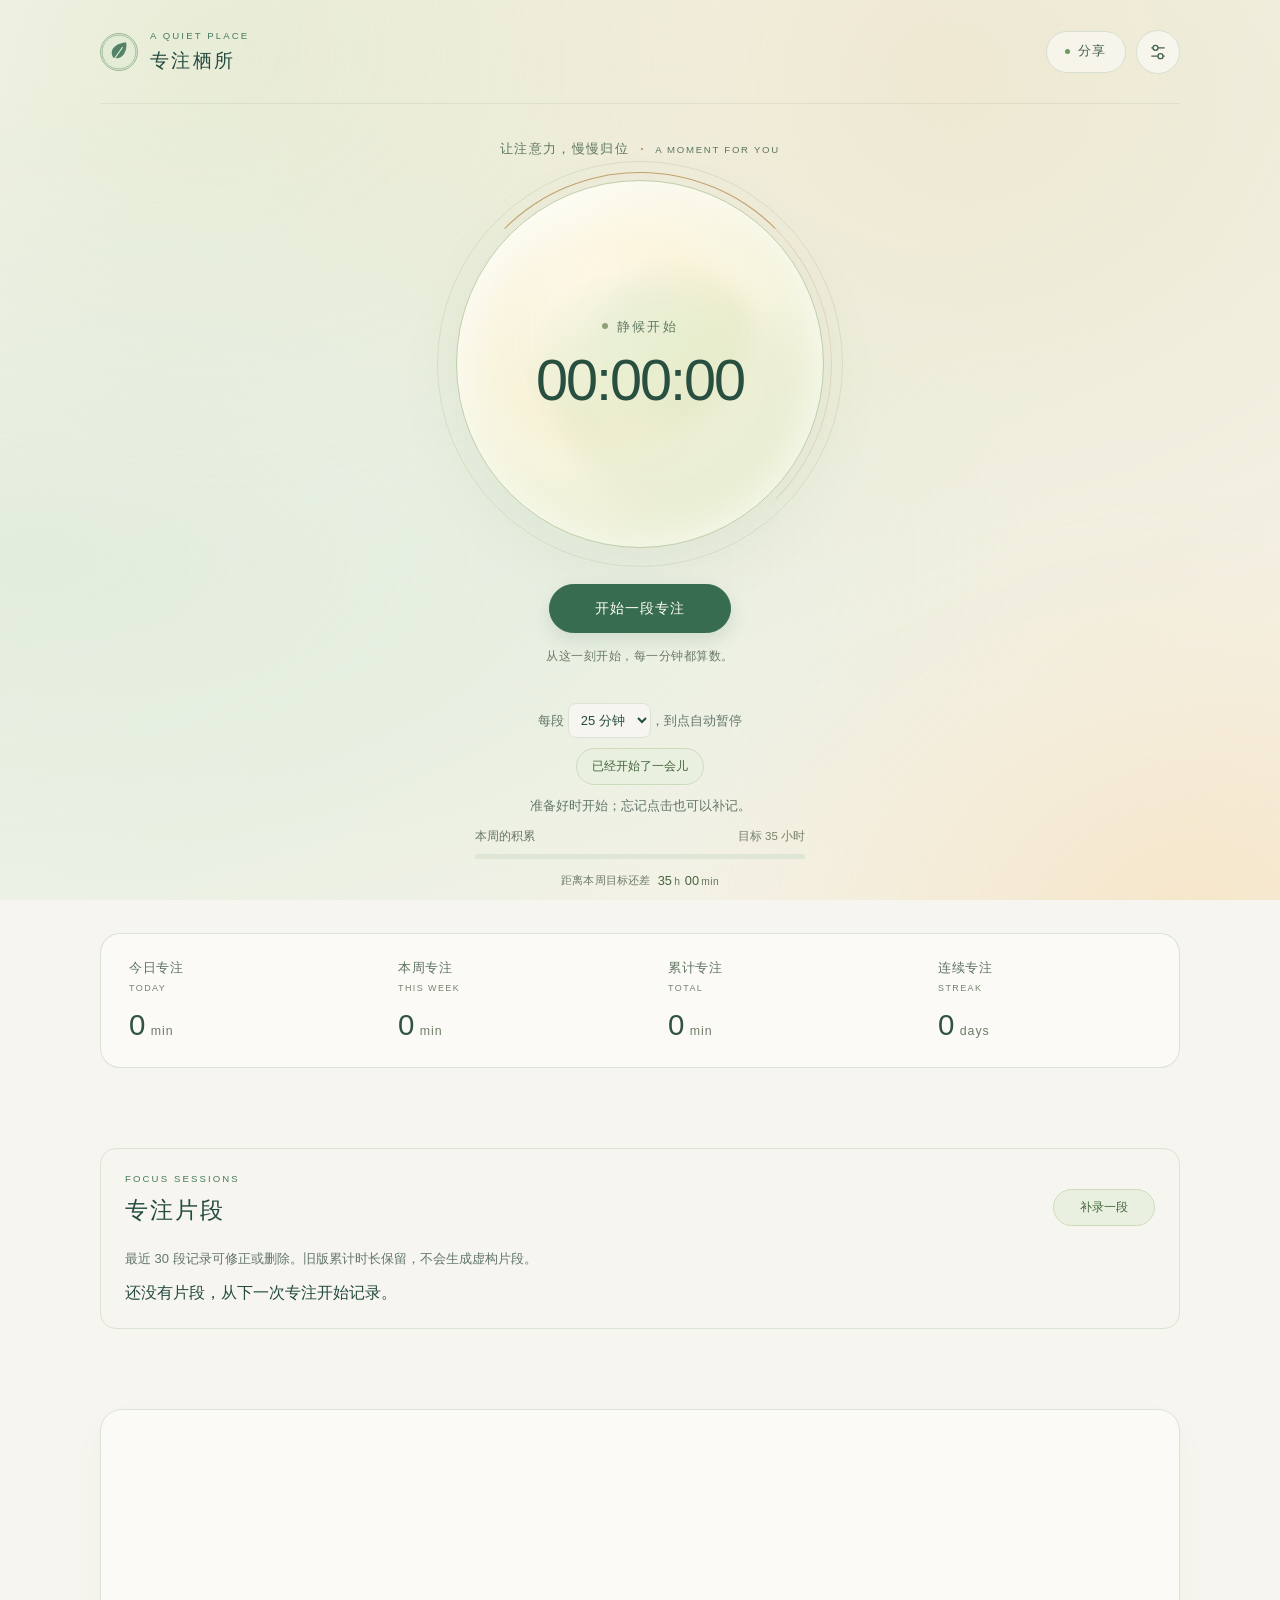
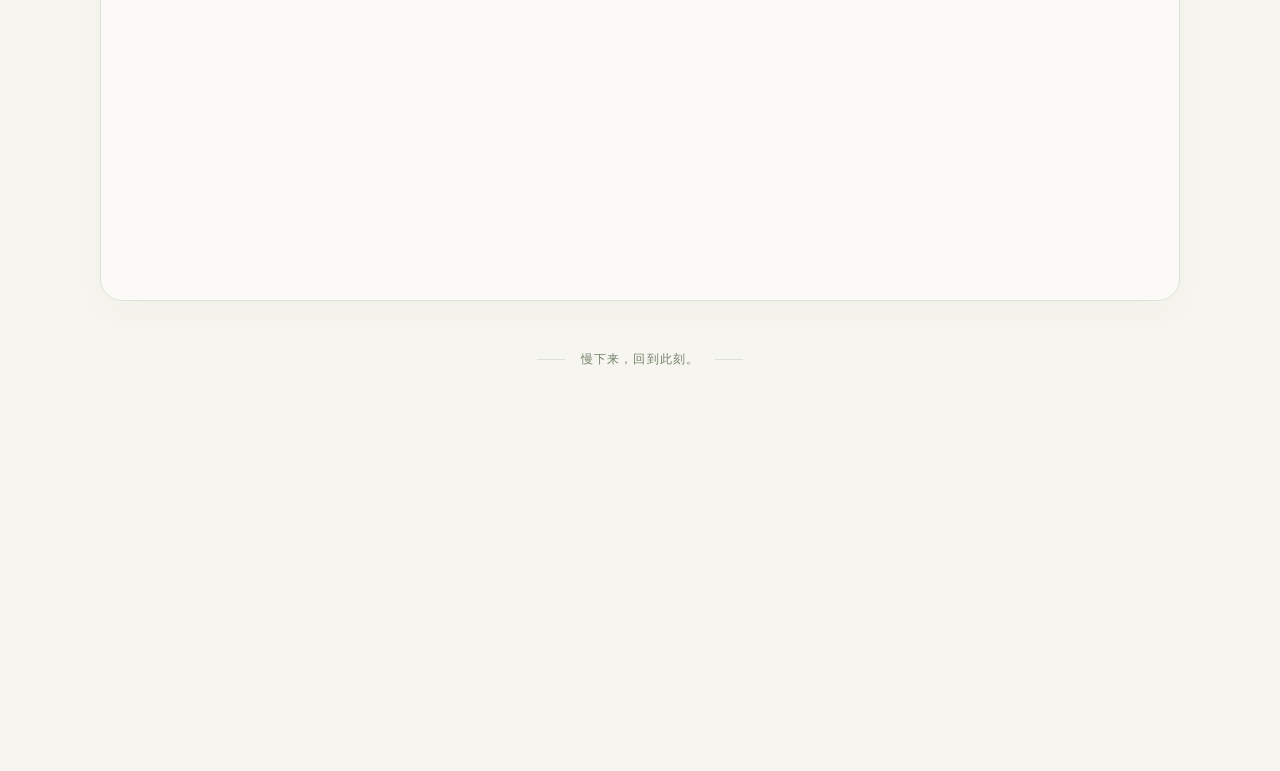
==== index.html @ c8bc3f4c "新增专注补记、自动截止与分段记录修正" ====
<!doctype html>
<html lang="zh-CN">
  <head>
    <meta charset="UTF-8" />
    <meta name="viewport" content="width=device-width, initial-scale=1.0" />
    <meta name="theme-color" content="#f6f5ef" />
    <meta
      name="description"
      content="一处安静收拢心神与专注时间的个人空间。"
    />
    <link
      rel="icon"
      type="image/svg+xml"
      href="./assets/favicon.svg"
    />
    <title>专注栖所</title>
    <link rel="stylesheet" href="./css/style.css" />
    <link rel="stylesheet" href="./css/daylight.css" />
    <link rel="stylesheet" href="./css/sessions.css" />
  </head>
  <body data-focus-state="idle">
    <div class="ambient-background" aria-hidden="true">
      <span class="ambient-gradient-layer"></span>
      <span class="ambient-flow">
        <i></i><i></i>
      </span>
    </div>

    <div class="app-shell">
      <header class="app-header">
        <div class="brand">
          <span class="brand__mark" aria-hidden="true">
            <img src="./assets/favicon.svg" alt="" />
          </span>
          <div>
            <p class="eyebrow">A QUIET PLACE</p>
            <h1 class="app-title">专注栖所</h1>
          </div>
        </div>

        <div class="header-actions">
          <button
            class="share-trigger"
            data-share-open
            type="button"
            aria-label="打开每日分享"
            aria-controls="share-dialog"
            aria-expanded="false"
          >
            <span class="share-trigger__dot" aria-hidden="true"></span>
            <span>分享</span>
          </button>
          <button
            class="icon-button"
            data-settings-open
            type="button"
            aria-label="打开设置"
            aria-controls="settings-dialog"
            aria-expanded="false"
            title="设置"
          >
            <svg width="20" height="20" viewBox="0 0 24 24" fill="none" stroke="currentColor" stroke-width="1.6" aria-hidden="true"><path d="M4 7h16M4 17h16"/><circle cx="9" cy="7" r="3" fill="var(--color-bg)"/><circle cx="15" cy="17" r="3" fill="var(--color-bg)"/></svg>
          </button>
        </div>
      </header>

      <main class="app-main">
        <section class="focus-stage" aria-labelledby="timer-title">
          <h2 id="data-title" class="visually-hidden">专注概览</h2>

          <aside class="stats-stack stats-stack--left" aria-labelledby="data-title">
            <article class="stat-card">
              <span class="stat-card__index">01</span>
              <p>今日专注 <small>TODAY</small></p>
              <strong>
                <span class="stat-card__value" data-stat-today aria-label="0 min">
                  <span class="stat-card__measure" aria-hidden="true">
                    <span class="stat-card__number">0</span>
                    <span class="stat-card__unit">min</span>
                  </span>
                </span>
              </strong>
              <span class="stat-card__line" aria-hidden="true"></span>
            </article>
            <article class="stat-card">
              <span class="stat-card__index">03</span>
              <p>累计专注 <small>TOTAL</small></p>
              <strong>
                <span class="stat-card__value" data-stat-total aria-label="0 min">
                  <span class="stat-card__measure" aria-hidden="true">
                    <span class="stat-card__number">0</span>
                    <span class="stat-card__unit">min</span>
                  </span>
                </span>
              </strong>
              <span class="stat-card__line" aria-hidden="true"></span>
            </article>
          </aside>

          <div class="focus-center">
            <div class="core-caption">
              <span>让注意力，慢慢归位</span>
              <i aria-hidden="true"></i>
              <span>A MOMENT FOR YOU</span>
            </div>

            <div
              class="focus-atmosphere"
              data-focus-atmosphere
              data-focus-state="idle"
            >
              <!-- 光环围绕当前计时展开；周目标独立呈现在下方。 -->
              <div class="focus-atmosphere__aura" aria-hidden="true">
                <i></i><i></i><i></i>
              </div>
              <div class="focus-atmosphere__flow" aria-hidden="true">
                <i></i><i></i><i></i><i></i>
              </div>
            <div class="timer">
              <h2 id="timer-title" class="visually-hidden">专注计时器</h2>
              <p
                class="timer__label"
                data-timer-status
                role="status"
                aria-live="polite"
              >静候开始</p>
              <time
                class="timer__display"
                data-timer-display
                datetime="PT0S"
                aria-live="off"
              >00:00:00</time>
            </div>
            </div>
            <button class="primary-button" data-timer-action type="button">
              <span>进入专注</span>
            </button>
            <p class="focus-invitation">从这一刻开始，每一分钟都算数。</p>
            <div class="session-controls" data-session-controls>
              <label>每段 <select data-session-duration aria-label="单段时长"><option value="25">25 分钟</option><option value="45">45 分钟</option><option value="60">60 分钟</option></select>，到点自动暂停</label>
              <button class="secondary-button" type="button" data-session-backdate>已经开始了一会儿</button>
              <p data-session-hint role="status">准备好时开始；忘记点击也可以补记。</p>
            </div>
            <div class="weekly-goal">
              <div class="weekly-goal__heading"><span>本周的积累</span><span>目标 35 小时</span></div>
              <progress class="weekly-goal__progress" data-weekly-progress max="2100" value="0" aria-label="本周专注目标进度"></progress>
              <div class="weekly-focus-remaining" data-weekly-remaining-slot>
                <span class="weekly-focus-remaining__label">距离本周目标还差</span>
                <strong class="weekly-focus-remaining__value" data-weekly-remaining-value></strong>
              </div>
              <p class="weekly-goal__complete" data-weekly-complete hidden>本周目标已达成，每一份投入都有回响。</p>
            </div>
          </div>

          <aside class="stats-stack stats-stack--right" aria-labelledby="data-title">
            <article class="stat-card">
              <span class="stat-card__index">02</span>
              <p>本周专注 <small>THIS WEEK</small></p>
              <strong>
                <span class="stat-card__value" data-stat-week aria-label="0 min">
                  <span class="stat-card__measure" aria-hidden="true">
                    <span class="stat-card__number">0</span>
                    <span class="stat-card__unit">min</span>
                  </span>
                </span>
              </strong>
              <span class="stat-card__line" aria-hidden="true"></span>
            </article>
            <article class="stat-card">
              <span class="stat-card__index">04</span>
              <p>连续专注 <small>STREAK</small></p>
              <strong>
                <span class="stat-card__value" data-stat-streak aria-label="0 days">
                  <span class="stat-card__measure" aria-hidden="true">
                    <span class="stat-card__number">0</span>
                    <span class="stat-card__unit">days</span>
                  </span>
                </span>
              </strong>
              <span class="stat-card__line" aria-hidden="true"></span>
            </article>
          </aside>
        </section>

        <section class="session-section" aria-labelledby="session-title">
          <div class="section-heading"><div><p class="eyebrow">FOCUS SESSIONS</p><h2 id="session-title">专注片段</h2></div><button class="secondary-button" type="button" data-session-add>补录一段</button></div>
          <p class="session-help">最近 30 段记录可修正或删除。旧版累计时长保留，不会生成虚构片段。</p>
          <div data-session-list></div>
        </section>
        <section class="heatmap-section" aria-labelledby="heatmap-title">
          <div class="section-heading section-heading--compact">
            <div>
              <p class="eyebrow">TRACES OF LIGHT</p>
              <h2 id="heatmap-title">专注日历</h2>
            </div>
            <p>把日子，慢慢染成喜欢的颜色。<br />点击日期，留下一句记录。</p>
          </div>

          <div
            class="heatmap focus-calendar"
            data-focus-calendar
            aria-label="专注日历"
          ></div>
        </section>
      </main>

      <footer class="app-footer">
        <span aria-hidden="true"></span>
        <p>慢下来，回到此刻。</p>
        <span aria-hidden="true"></span>
      </footer>
    </div>

    <div class="app-notice" data-app-notice role="status" aria-live="polite" hidden></div>

    <dialog
      class="calendar-dialog"
      data-calendar-dialog
      aria-labelledby="calendar-dialog-title"
    >
      <div class="calendar-dialog__panel">
        <header class="calendar-dialog__header">
          <div>
            <p class="eyebrow">A SMALL TRACE</p>
            <h2 id="calendar-dialog-title">记录这一天</h2>
            <p class="calendar-dialog__date" data-calendar-selected-date></p>
          </div>
          <button
            class="dialog-close"
            data-calendar-cancel
            type="button"
            aria-label="关闭日期编辑"
          >×</button>
        </header>

        <p class="calendar-dialog__focus" data-calendar-focus>今日专注 0 min</p>

        <form data-calendar-form>
          <label class="calendar-dialog__field">
            <span>备注</span>
            <textarea
              data-calendar-note
              rows="3"
              maxlength="200"
              placeholder="留下一句轻量记录"
            ></textarea>
          </label>

          <p class="calendar-dialog__feedback" data-calendar-feedback role="status"></p>
          <div class="calendar-dialog__actions">
            <button class="secondary-button" data-calendar-cancel type="button">
              取消
            </button>
            <button class="primary-button" type="submit">保存</button>
          </div>
        </form>
      </div>
    </dialog>

    <dialog class="share-dialog" id="share-dialog" aria-labelledby="share-title">
      <div class="share-dialog__panel">
        <header class="share-dialog__header">
          <div>
            <p class="eyebrow">DAILY MOMENT</p>
            <h2 id="share-title">每日分享</h2>
          </div>
          <button
            class="dialog-close"
            data-share-close
            type="button"
            aria-label="关闭每日分享"
          >×</button>
        </header>

        <div class="share-preview-frame">
          <article
            class="share-poster"
            data-share-poster
            aria-label="每日专注分享海报"
          >
            <div class="share-poster__nebula" aria-hidden="true"></div>
            <div class="share-poster__particles" aria-hidden="true">
              <i></i><i></i><i></i><i></i><i></i><i></i>
            </div>
            <div class="share-poster__atmosphere" aria-hidden="true">
              <i class="share-poster__atmosphere-glow"></i>
              <i class="share-poster__atmosphere-reflection"></i>
              <i class="share-poster__atmosphere-wave share-poster__atmosphere-wave--one"></i>
              <i class="share-poster__atmosphere-wave share-poster__atmosphere-wave--two"></i>
              <i class="share-poster__atmosphere-wave share-poster__atmosphere-wave--three"></i>
            </div>

            <header class="share-poster__brand">
              <span class="share-poster__logo" aria-hidden="true"><i></i></span>
              <p class="share-poster__eyebrow">A QUIET PLACE</p>
              <h3>专注栖所</h3>
              <p class="share-poster__tagline">收拢微光 · 安住此刻</p>
            </header>

            <section class="share-poster__today" aria-label="今日专注">
              <p>TODAY FOCUS</p>
              <strong class="share-poster__measure" data-poster-today>0 min</strong>
            </section>

            <div class="share-poster__rule" aria-hidden="true"><i></i></div>

            <section class="share-poster__stats" aria-label="专注统计">
              <div>
                <p>WEEKLY FOCUS</p>
                <strong class="share-poster__measure" data-poster-week>0 min</strong>
              </div>
              <div>
                <p>TOTAL FOCUS</p>
                <strong class="share-poster__measure" data-poster-total>0 min</strong>
              </div>
              <div>
                <p>STREAK</p>
                <strong class="share-poster__measure" data-poster-streak>0 days</strong>
              </div>
            </section>

            <section
              class="share-poster__weekly-remaining"
              data-poster-weekly-remaining
              aria-label="本周还需专注"
              hidden
            >
              <p>本周还需专注</p>
              <strong class="share-poster__measure" data-poster-weekly-remaining-value>
                0 min
              </strong>
            </section>

            <footer class="share-poster__footer">
              <span aria-hidden="true"></span>
              <p>Daily Focus Share</p>
              <span aria-hidden="true"></span>
            </footer>
          </article>
        </div>

        <p class="share-feedback" data-share-feedback role="status"></p>
        <div class="share-dialog__actions">
          <button class="secondary-button" data-share-close type="button">关闭</button>
          <button class="primary-button share-save-button" data-share-save type="button">
            保存图片
          </button>
        </div>
      </div>
    </dialog>

    <dialog class="settings-dialog" id="settings-dialog" aria-labelledby="settings-title">
      <div class="settings-dialog__panel">
        <header class="settings-dialog__header">
          <div>
            <p class="eyebrow">PREFERENCES</p>
            <h2 id="settings-title">设置</h2>
          </div>
          <button
            class="dialog-close"
            data-settings-close
            type="button"
            aria-label="关闭设置"
          >×</button>
        </header>

        <div class="settings-list">
          <section class="settings-item">
            <div>
              <h3>导出数据</h3>
              <p>保存累计专注和日历备注。</p>
            </div>
            <button class="secondary-button" data-export-data type="button">
              导出 JSON
            </button>
          </section>

          <section class="settings-item settings-item--danger">
            <div>
              <h3>清除数据</h3>
              <p>移除累计、连续天数和日历记录。</p>
            </div>
            <button class="danger-button" data-request-clear type="button">
              清除数据
            </button>
          </section>
        </div>
        <p class="settings-feedback" data-settings-feedback role="status"></p>
      </div>
    </dialog>

    <dialog
      class="confirm-dialog"
      id="clear-confirm-dialog"
      aria-labelledby="clear-confirm-title"
    >
      <div class="confirm-dialog__panel">
        <span class="confirm-dialog__mark" aria-hidden="true">!</span>
        <h2 id="clear-confirm-title">确认删除所有专注数据？</h2>
        <p>此操作无法撤销，本地累计记录将被永久清除。</p>
        <div class="confirm-dialog__actions">
          <button class="secondary-button" data-cancel-clear type="button">
            取消
          </button>
          <button class="danger-button" data-confirm-clear type="button">
            确认删除
          </button>
        </div>
      </div>
    </dialog>

    <dialog class="calendar-dialog" data-session-dialog aria-labelledby="session-edit-title">
      <form class="calendar-dialog__panel" data-session-form>
        <h2 id="session-edit-title">补录专注</h2>
        <div data-session-presets class="session-presets"><button type="button" class="secondary-button" data-back-minutes="5">5 分钟前</button><button type="button" class="secondary-button" data-back-minutes="10">10 分钟前</button><button type="button" class="secondary-button" data-back-minutes="15">15 分钟前</button></div>
        <label class="calendar-dialog__field">开始时间<input type="datetime-local" step="1" data-session-start required></label>
        <label class="calendar-dialog__field" data-session-end-field>结束时间<input type="datetime-local" step="1" data-session-end required></label>
        <p data-session-error role="alert"></p>
        <div class="calendar-dialog__actions"><button type="button" class="secondary-button" data-session-cancel>取消</button><button type="submit" class="primary-button">保存</button></div>
      </form>
    </dialog>
    <script defer src="./js/storage.js?v=sessions-1"></script>
    <script defer src="./js/formatters.js"></script>
    <script defer src="./js/timer.js"></script>
    <script defer src="./js/statistics.js"></script>
    <script defer src="./js/sessions.js?v=sessions-1"></script>
    <script defer src="./js/session-ui.js?v=sessions-1"></script>
    <script defer src="./js/focus-motion.js"></script>
    <script defer src="./js/heatmap.js"></script>
    <script defer src="./js/settings.js?v=sessions-1"></script>
    <script defer src="./js/share.js"></script>
    <script defer src="./js/magnetic-button.js"></script>
    <script defer src="./js/app.js?v=sessions-1"></script>
  </body>
</html>
---- css/style.css ----
:root {
  color-scheme: dark;
  --color-bg: #0d1411;
  --color-border: rgba(203, 218, 202, 0.09);
  --color-text: #eef0e9;
  --color-muted: #89968c;
  --color-faint: #59665d;
  --color-accent: #9dbca4;
  --color-accent-bright: #d4e2d4;
  --color-warm: #c8b98d;
  --shadow-soft: 0 26px 70px rgba(1, 9, 6, 0.28);
  --radius-lg: 32px;
  --radius-md: 20px;
  --page-width: 1180px;
  font-family:
    "Avenir Next", Inter, "PingFang SC", "Microsoft YaHei", ui-sans-serif,
    system-ui, sans-serif;
}

* {
  box-sizing: border-box;
}

html {
  min-width: 320px;
  background: var(--color-bg);
}

body {
  position: relative;
  min-height: 100vh;
  margin: 0;
  color: var(--color-text);
  background: #0b120f;
  isolation: isolate;
}

.ambient-background {
  position: fixed;
  z-index: 0;
  inset: 0;
  overflow: hidden;
  pointer-events: none;
  background: linear-gradient(145deg, #111a16 0%, #0c1511 48%, #09110e 100%);
  contain: strict;
  opacity: 0.82;
  filter: brightness(0.94) saturate(0.92);
  transition: opacity 1500ms cubic-bezier(0.65, 0, 0.35, 1),
    filter 1500ms cubic-bezier(0.65, 0, 0.35, 1);
}

/* Keep the gradient rasterized; animate only the composited layer. */
.ambient-gradient-layer {
  position: absolute;
  z-index: 0;
  inset: -10%;
  display: block;
  background:
    radial-gradient(ellipse at 48% 18%, rgba(79, 108, 87, 0.13), transparent 48%),
    radial-gradient(ellipse at 12% 74%, rgba(45, 74, 58, 0.09), transparent 44%);
  background-size: 120% 120%, 130% 130%;
  animation: ambient-gradient-drift 36s cubic-bezier(0.45, 0.05, 0.55, 0.95)
    infinite alternate;
  will-change: transform;
}

.ambient-background::before,
.ambient-background::after {
  position: absolute;
  z-index: 0;
  content: "";
  border-radius: 48%;
  filter: blur(30px);
}

.ambient-background::before {
  top: -30vmax;
  left: -26vmax;
  width: 86vmax;
  height: 68vmax;
  opacity: 0.34;
  background: radial-gradient(
    ellipse,
    rgba(104, 153, 118, 0.17) 0%,
    rgba(66, 112, 83, 0.07) 42%,
    transparent 72%
  );
  animation: ambient-light-drift-one 32s cubic-bezier(0.37, 0, 0.63, 1) infinite
    alternate;
}

.ambient-background::after {
  right: -34vmax;
  bottom: -35vmax;
  width: 82vmax;
  height: 66vmax;
  opacity: 0.25;
  background: radial-gradient(
    ellipse,
    rgba(150, 151, 111, 0.11) 0%,
    rgba(76, 111, 82, 0.045) 45%,
    transparent 74%
  );
  animation: ambient-light-drift-two 38s cubic-bezier(0.4, 0, 0.6, 1) infinite
    alternate;
}

.ambient-flow {
  position: absolute;
  z-index: 1;
  top: -12%;
  left: -10%;
  width: 120%;
  height: 116%;
  opacity: 0.34;
  background:
    radial-gradient(ellipse at 58% 30%, rgba(171, 200, 173, 0.06), transparent 39%),
    linear-gradient(118deg, transparent 27%, rgba(126, 158, 134, 0.04) 50%, transparent 72%);
  transform: translate3d(-1%, 1%, 0) rotate(-2deg) scale(1.02);
  animation: ambient-flow-drift 34s cubic-bezier(0.42, 0, 0.58, 1) infinite
    alternate;
}

.ambient-flow::before {
  position: absolute;
  z-index: 2;
  inset: -8%;
  content: "";
  background: radial-gradient(
    ellipse at 50% 38%,
    transparent 24%,
    rgba(3, 9, 7, 0.08) 67%,
    rgba(2, 7, 5, 0.22) 100%
  );
  animation: ambient-shadow-breathe 40s cubic-bezier(0.45, 0.05, 0.55, 0.95)
    infinite alternate;
}

.ambient-flow i {
  position: absolute;
  z-index: 1;
  display: block;
  border-radius: 50%;
  filter: blur(46px);
  mix-blend-mode: screen;
}

.ambient-flow i:first-child {
  top: 24%;
  left: 7%;
  width: 72%;
  height: 25%;
  opacity: 0.4;
  background: radial-gradient(
    ellipse,
    rgba(109, 155, 125, 0.12) 0%,
    rgba(66, 113, 83, 0.045) 54%,
    transparent 76%
  );
  transform: rotate(-8deg);
  animation: ambient-mist-drift-one 30s ease-in-out infinite alternate;
}

.ambient-flow i:last-child {
  top: 46%;
  right: -4%;
  width: 68%;
  height: 28%;
  opacity: 0.3;
  background: radial-gradient(
    ellipse,
    rgba(156, 161, 122, 0.09) 0%,
    rgba(76, 116, 88, 0.035) 52%,
    transparent 78%
  );
  transform: rotate(7deg);
  animation: ambient-mist-drift-two 38s ease-in-out infinite alternate;
}

.ambient-particles {
  position: fixed;
  z-index: 3;
  inset: 0;
  overflow: hidden;
  pointer-events: none;
  contain: strict;
}

.ambient-particles i {
  --ambient-size: 3px;
  --ambient-duration: 38s;
  --drift-x: 32px;
  --drift-y: -54px;
  position: absolute;
  width: var(--ambient-size);
  height: var(--ambient-size);
  opacity: 0.14;
  background: rgba(186, 225, 199, 0.72);
  border-radius: 50%;
  box-shadow: 0 0 10px rgba(128, 199, 153, 0.34);
  animation: ambient-particle-drift var(--ambient-duration) ease-in-out infinite
    alternate;
}

.ambient-particles i:nth-child(1) {
  top: 16%;
  left: 9%;
  --ambient-duration: 34s;
}

.ambient-particles i:nth-child(1),
.ambient-particles i:nth-child(4),
.ambient-particles i:nth-child(6) {
  filter: blur(0.35px);
}

.ambient-particles i:nth-child(2) {
  top: 28%;
  left: 82%;
  --ambient-size: 2px;
  --ambient-duration: 46s;
  --drift-x: -46px;
  --drift-y: 32px;
}

.ambient-particles i:nth-child(3) {
  top: 47%;
  left: 18%;
  --ambient-size: 2px;
  --ambient-duration: 41s;
  --drift-x: 52px;
  --drift-y: -28px;
}

.ambient-particles i:nth-child(4) {
  top: 62%;
  left: 73%;
  --ambient-duration: 37s;
  --drift-x: -30px;
  --drift-y: -58px;
}

.ambient-particles i:nth-child(5) {
  top: 78%;
  left: 12%;
  --ambient-size: 2px;
  --ambient-duration: 49s;
  --drift-x: 40px;
  --drift-y: 22px;
}

.ambient-particles i:nth-child(6) {
  top: 86%;
  left: 89%;
  --ambient-size: 4px;
  --ambient-duration: 44s;
  --drift-x: -56px;
  --drift-y: -34px;
}

.ambient-particles i:nth-child(7) {
  top: 11%;
  left: 61%;
  --ambient-size: 2px;
  --ambient-duration: 52s;
  --drift-x: 28px;
  --drift-y: 42px;
}

.ambient-particles i:nth-child(8) {
  top: 69%;
  left: 42%;
  --ambient-size: 2px;
  --ambient-duration: 39s;
  --drift-x: -25px;
  --drift-y: 48px;
}

body[data-focus-state="running"] .ambient-background::before {
  opacity: 0.38;
}

body[data-focus-state="running"] .ambient-background {
  opacity: 1;
  filter: brightness(1.12) saturate(1.16);
}

body[data-focus-state="running"] .ambient-background::after {
  opacity: 0.28;
}

body[data-focus-state="running"] .ambient-flow {
  opacity: 0.38;
}

body[data-focus-state="running"] .ambient-particles i {
  opacity: 0.26;
}

body[data-focus-state="paused"] .ambient-background::before {
  opacity: 0.3;
}

body[data-focus-state="paused"] .ambient-background {
  opacity: 0.58;
  filter: brightness(0.76) saturate(0.72);
}

body[data-focus-state="paused"] .ambient-background::after {
  opacity: 0.22;
}

body[data-focus-state="paused"] .ambient-flow {
  opacity: 0.28;
}

body[data-focus-state="paused"] .ambient-particles i {
  opacity: 0.09;
}

@keyframes ambient-gradient-drift {
  0% {
    transform: translate3d(-2%, 0, 0);
  }
  42% {
    transform: translate3d(0, 2%, 0);
  }
  100% {
    transform: translate3d(2%, 4%, 0);
  }
}

@keyframes ambient-light-drift-one {
  0% {
    opacity: 0.29;
    transform: translate3d(-3%, -2%, 0) scale(0.97) rotate(-3deg);
  }
  46% {
    opacity: 0.35;
    transform: translate3d(4%, 2%, 0) scale(1.01) rotate(0deg);
  }
  100% {
    opacity: 0.31;
    transform: translate3d(9%, 6%, 0) scale(1.06) rotate(3deg);
  }
}

@keyframes ambient-light-drift-two {
  0% {
    opacity: 0.21;
    transform: translate3d(3%, 3%, 0) scale(1);
  }
  52% {
    opacity: 0.27;
    transform: translate3d(-3%, -2%, 0) scale(1.04);
  }
  100% {
    opacity: 0.23;
    transform: translate3d(-8%, -6%, 0) scale(1.08);
  }
}

@keyframes ambient-flow-drift {
  0% {
    opacity: 0.24;
    transform: translate3d(-2%, 1%, 0) rotate(-2deg) scale(1.02);
  }
  48% {
    opacity: 0.3;
    transform: translate3d(0, -1%, 0) rotate(0deg) scale(1.035);
  }
  100% {
    opacity: 0.26;
    transform: translate3d(2%, -3%, 0) rotate(2deg) scale(1.05);
  }
}

@keyframes ambient-shadow-breathe {
  0% {
    opacity: 0.82;
    transform: translate3d(-1%, 0, 0) scale(1.01);
  }
  100% {
    opacity: 1;
    transform: translate3d(1%, 1%, 0) scale(1.04);
  }
}

@keyframes ambient-mist-drift-one {
  from {
    opacity: 0.32;
    transform: translate3d(-4%, 2%, 0) rotate(-9deg) scale(0.98);
  }
  to {
    opacity: 0.46;
    transform: translate3d(8%, -3%, 0) rotate(-5deg) scale(1.06);
  }
}

@keyframes ambient-mist-drift-two {
  from {
    opacity: 0.24;
    transform: translate3d(5%, -2%, 0) rotate(8deg) scale(1.03);
  }
  to {
    opacity: 0.36;
    transform: translate3d(-9%, 4%, 0) rotate(4deg) scale(0.96);
  }
}

@keyframes ambient-particle-drift {
  from {
    transform: translate3d(0, 0, 0) scale(0.82);
  }
  to {
    transform: translate3d(var(--drift-x), var(--drift-y), 0) scale(1.12);
  }
}

button {
  font: inherit;
}

button:focus-visible {
  outline: 2px solid var(--color-accent-bright);
  outline-offset: 4px;
}

.app-shell {
  position: relative;
  z-index: 2;
  width: min(calc(100% - 48px), var(--page-width));
  margin: 0 auto;
}

.app-header {
  display: flex;
  min-height: 104px;
  align-items: center;
  justify-content: space-between;
}

.brand {
  display: flex;
  align-items: center;
  gap: 16px;
}

.header-actions {
  display: flex;
  align-items: center;
  gap: 10px;
}

.brand__mark {
  position: relative;
  display: block;
  width: 48px;
  height: 48px;
  overflow: hidden;
  border-radius: 50%;
  background: #10251b;
  border: 1px solid rgba(164, 208, 174, 0.34);
  box-shadow:
    0 0 0 4px rgba(93, 137, 104, 0.06),
    0 0 24px rgba(114, 183, 133, 0.2);
  flex: 0 0 auto;
}

.brand__mark img {
  position: absolute;
  top: -32px;
  left: -96px;
  width: 245px;
  max-width: none;
  height: auto;
  pointer-events: none;
  user-select: none;
}

.app-title,
.section-heading h2,
.eyebrow,
.section-heading p,
.timer p,
.stat-card p,
.app-footer p {
  margin: 0;
}

.app-title {
  margin-top: 7px;
  font-family: "STSong", "Songti SC", SimSun, serif;
  font-size: 1.08rem;
  font-weight: 400;
  letter-spacing: 0.2em;
}

.eyebrow {
  color: var(--color-accent);
  font-size: 0.52rem;
  font-weight: 500;
  letter-spacing: 0.32em;
}

.icon-button {
  display: grid;
  width: 44px;
  height: 44px;
  padding: 0;
  place-items: center;
  color: var(--color-muted);
  font-size: 1.08rem;
  cursor: pointer;
  background: transparent;
  border: 1px solid var(--color-border);
  border-radius: 50%;
  opacity: 0.72;
}

.icon-button:hover {
  color: var(--color-accent-bright);
  border-color: rgba(139, 211, 167, 0.3);
}

.share-trigger {
  display: inline-flex;
  align-items: center;
  gap: 8px;
  min-height: 38px;
  padding: 8px 13px;
  color: var(--color-muted);
  font-size: 0.68rem;
  letter-spacing: 0.12em;
  cursor: pointer;
  background: rgba(156, 183, 160, 0.035);
  border: 1px solid var(--color-border);
  border-radius: 999px;
  opacity: 0.82;
  transition: color 320ms ease, background 320ms ease, border-color 320ms ease,
    opacity 320ms ease;
}

.share-trigger:hover {
  color: var(--color-accent-bright);
  background: rgba(139, 211, 167, 0.07);
  border-color: rgba(139, 211, 167, 0.28);
  opacity: 1;
}

.share-trigger__dot {
  width: 5px;
  height: 5px;
  background: var(--color-accent);
  border-radius: 50%;
  box-shadow: 0 0 10px rgba(147, 213, 166, 0.72);
}

.icon-button:active,
.primary-button:active,
.secondary-button:active,
.danger-button:active,
.dialog-close:active {
  transform: translateY(1px);
}

.primary-button[data-state="running"] {
  color: #f5f1e4;
  background: rgba(177, 184, 151, 0.1);
  border-color: rgba(206, 198, 159, 0.38);
}

.app-notice {
  position: fixed;
  z-index: 40;
  right: 24px;
  bottom: 24px;
  max-width: min(360px, calc(100% - 48px));
  padding: 11px 15px;
  color: var(--color-accent-bright);
  font-size: 0.72rem;
  line-height: 1.5;
  background: #172a22;
  border: 1px solid rgba(139, 211, 167, 0.22);
  border-radius: 12px;
  box-shadow: 0 14px 40px rgba(0, 0, 0, 0.32);
}

.app-notice[data-type="error"] {
  color: #edc3b9;
  border-color: rgba(213, 121, 102, 0.3);
}

.app-notice[hidden] {
  display: none;
}

/* Hidden tabs should retain their state without consuming animation frames or
   keeping decorative compositor layers alive. */
body[data-page-visible="false"] *,
body[data-page-visible="false"] *::before,
body[data-page-visible="false"] *::after {
  animation-play-state: paused !important;
  transition: none !important;
}

body[data-page-visible="false"] .ambient-background,
body[data-page-visible="false"] .ambient-particles,
body[data-page-visible="false"] .focus-atmosphere::before,
body[data-page-visible="false"] .focus-atmosphere::after,
body[data-page-visible="false"] .focus-atmosphere > .focus-atmosphere__aura,
body[data-page-visible="false"] .focus-atmosphere > .focus-atmosphere__flow {
  display: none !important;
}

.settings-dialog,
.confirm-dialog,
.share-dialog,
.calendar-dialog {
  width: min(calc(100% - 32px), 520px);
  max-height: calc(100vh - 40px);
  padding: 0;
  color: var(--color-text);
  background: transparent;
  border: 0;
  overflow: visible;
}

.settings-dialog::backdrop,
.confirm-dialog::backdrop,
.share-dialog::backdrop,
.calendar-dialog::backdrop {
  background: rgba(3, 10, 7, 0.72);
  backdrop-filter: blur(7px);
}

.share-dialog {
  width: min(calc(100% - 24px), 620px);
  max-height: calc(100vh - 24px);
  overflow: auto;
}

.settings-dialog__panel,
.confirm-dialog__panel,
.share-dialog__panel,
.calendar-dialog__panel {
  background: #13231d;
  border: 1px solid rgba(189, 218, 199, 0.15);
  border-radius: 26px;
  box-shadow: 0 28px 90px rgba(0, 0, 0, 0.42);
}

.settings-dialog__panel {
  padding: 30px;
}

.settings-dialog__header {
  display: flex;
  align-items: center;
  justify-content: space-between;
  margin-bottom: 26px;
}

.share-dialog__panel {
  padding: 24px;
  background:
    radial-gradient(circle at 50% 12%, rgba(111, 162, 120, 0.1), transparent 38%),
    #13231d;
}

.share-dialog__header {
  display: flex;
  align-items: center;
  justify-content: space-between;
  margin-bottom: 18px;
}

.settings-dialog h2,
.confirm-dialog h2,
.calendar-dialog h2,
.settings-item h3,
.settings-item p,
.confirm-dialog p {
  margin: 0;
}

.settings-dialog h2 {
  margin-top: 6px;
  font-family: "Songti SC", SimSun, serif;
  font-size: 1.5rem;
  font-weight: 500;
}

.calendar-dialog__panel {
  padding: 30px;
}

.calendar-dialog__header {
  display: flex;
  align-items: flex-start;
  justify-content: space-between;
  gap: 20px;
  margin-bottom: 20px;
}

.calendar-dialog h2 {
  margin-top: 6px;
  font-family: "Songti SC", SimSun, serif;
  font-size: 1.45rem;
  font-weight: 500;
}

.calendar-dialog__date {
  margin: 8px 0 0;
  color: var(--color-accent);
  font-size: 0.72rem;
  letter-spacing: 0.08em;
  font-variant-numeric: tabular-nums;
}

.calendar-dialog__focus {
  margin: 0 0 20px;
  padding: 11px 13px;
  color: var(--color-muted);
  font-size: 0.72rem;
  background: rgba(139, 211, 167, 0.045);
  border: 1px solid rgba(139, 211, 167, 0.12);
  border-radius: 12px;
}

.calendar-dialog__field {
  display: grid;
  gap: 8px;
  margin-top: 14px;
  color: var(--color-muted);
  font-size: 0.72rem;
}

.calendar-dialog__field input,
.calendar-dialog__field textarea {
  width: 100%;
  padding: 11px 12px;
  color: var(--color-text);
  font: inherit;
  line-height: 1.5;
  resize: vertical;
  background: rgba(3, 12, 8, 0.3);
  border: 1px solid rgba(189, 218, 199, 0.14);
  border-radius: 10px;
  outline: none;
}

.calendar-dialog__field input::placeholder,
.calendar-dialog__field textarea::placeholder {
  color: rgba(190, 202, 190, 0.34);
}

.calendar-dialog__field input:focus,
.calendar-dialog__field textarea:focus {
  border-color: rgba(139, 211, 167, 0.52);
  box-shadow: 0 0 0 3px rgba(139, 211, 167, 0.08);
}

.calendar-dialog__feedback {
  min-height: 1.2em;
  margin: 12px 0 0;
  color: #edc3b9;
  font-size: 0.7rem;
}

.calendar-dialog__actions {
  display: flex;
  justify-content: flex-end;
  gap: 10px;
  margin-top: 10px;
}

.share-dialog h2 {
  margin: 6px 0 0;
  font-family: "Songti SC", SimSun, serif;
  font-size: 1.45rem;
  font-weight: 500;
}

.dialog-close {
  width: 38px;
  height: 38px;
  padding: 0;
  color: var(--color-muted);
  font-size: 1.45rem;
  line-height: 1;
  cursor: pointer;
  background: rgba(255, 255, 255, 0.025);
  border: 1px solid var(--color-border);
  border-radius: 50%;
}

.dialog-close:hover {
  color: var(--color-text);
}

.settings-list {
  display: grid;
  gap: 10px;
}

.settings-item {
  display: flex;
  align-items: center;
  justify-content: space-between;
  gap: 22px;
  padding: 20px;
  background: rgba(255, 255, 255, 0.018);
  border: 1px solid var(--color-border);
  border-radius: 17px;
}

.settings-item h3 {
  margin-bottom: 7px;
  font-size: 0.88rem;
  font-weight: 550;
  letter-spacing: 0.04em;
}

.settings-item p,
.confirm-dialog p {
  color: var(--color-muted);
  font-size: 0.72rem;
  line-height: 1.65;
}

.secondary-button,
.danger-button {
  flex: 0 0 auto;
  min-width: 102px;
  padding: 10px 15px;
  font-size: 0.72rem;
  cursor: pointer;
  border-radius: 999px;
}

.secondary-button {
  color: var(--color-accent-bright);
  background: rgba(139, 211, 167, 0.07);
  border: 1px solid rgba(139, 211, 167, 0.24);
}

.secondary-button:hover {
  background: rgba(139, 211, 167, 0.13);
}

.danger-button {
  color: #edc3b9;
  background: rgba(201, 104, 84, 0.06);
  border: 1px solid rgba(213, 121, 102, 0.25);
}

.danger-button:hover {
  background: rgba(201, 104, 84, 0.12);
  border-color: rgba(225, 139, 121, 0.42);
}

.settings-feedback {
  min-height: 1.2em;
  margin: 14px 4px 0;
  color: var(--color-accent);
  font-size: 0.7rem;
}

.confirm-dialog__panel {
  padding: 34px;
  text-align: center;
}

.confirm-dialog__mark {
  display: grid;
  width: 42px;
  height: 42px;
  margin: 0 auto 18px;
  place-items: center;
  color: #edc3b9;
  font-family: Georgia, serif;
  background: rgba(201, 104, 84, 0.08);
  border: 1px solid rgba(213, 121, 102, 0.24);
  border-radius: 50%;
}

.confirm-dialog h2 {
  margin-bottom: 10px;
  font-family: "Songti SC", SimSun, serif;
  font-size: 1.25rem;
  font-weight: 500;
}

.confirm-dialog__actions {
  display: flex;
  justify-content: center;
  gap: 10px;
  margin-top: 26px;
}

.share-preview-frame {
  display: grid;
  max-height: calc(100vh - 174px);
  padding: 8px;
  place-items: center;
  overflow: auto;
  background: rgba(3, 12, 8, 0.24);
  border: 1px solid rgba(189, 218, 199, 0.08);
  border-radius: 19px;
}

.share-poster {
  position: relative;
  width: min(360px, 100%, calc((100vh - 200px) * 0.5625));
  aspect-ratio: 9 / 16;
  overflow: hidden;
  isolation: isolate;
  flex: 0 0 auto;
  color: #eff3e9;
  background:
    radial-gradient(circle at 50% 48%, rgba(89, 159, 101, 0.16), transparent 34%),
    linear-gradient(156deg, #081711 0%, #0b2118 48%, #06110d 100%);
  border: 1px solid rgba(167, 214, 177, 0.17);
  border-radius: 17px;
  box-shadow: 0 20px 58px rgba(0, 0, 0, 0.38);
  font-family:
    "Avenir Next", Inter, "PingFang SC", "Microsoft YaHei", ui-sans-serif,
    system-ui, sans-serif;
}

.share-poster::before,
.share-poster::after {
  position: absolute;
  z-index: -1;
  content: "";
  pointer-events: none;
}

.share-poster::before {
  inset: 0;
  opacity: 0.65;
  background:
    linear-gradient(180deg, rgba(3, 9, 7, 0.12), transparent 36%, rgba(2, 7, 5, 0.36)),
    radial-gradient(ellipse at 50% 93%, rgba(70, 127, 88, 0.2), transparent 42%);
}

.share-poster::after {
  inset: 0;
  opacity: 0.22;
  background-image: radial-gradient(rgba(195, 232, 198, 0.46) 0.55px, transparent 0.8px);
  background-size: 37px 41px;
  mix-blend-mode: screen;
}

.share-poster__nebula {
  position: absolute;
  z-index: -2;
  top: 22%;
  left: 1%;
  width: 98%;
  height: 45%;
  opacity: 0.8;
  background:
    radial-gradient(ellipse at 50% 49%, rgba(177, 235, 173, 0.21), transparent 27%),
    radial-gradient(ellipse at 48% 52%, rgba(65, 164, 104, 0.16), transparent 55%);
  filter: blur(18px);
}

.share-poster__particles {
  position: absolute;
  z-index: 1;
  inset: 25% 10% 33%;
  pointer-events: none;
}

.share-poster__particles i {
  position: absolute;
  width: 2px;
  height: 2px;
  opacity: 0.62;
  background: #cce9c7;
  border-radius: 50%;
  box-shadow: 0 0 7px rgba(173, 232, 177, 0.84);
}

.share-poster__particles i:nth-child(1) { top: 18%; left: 10%; }
.share-poster__particles i:nth-child(2) { top: 31%; right: 9%; width: 3px; height: 3px; }
.share-poster__particles i:nth-child(3) { top: 57%; left: 16%; opacity: 0.4; }
.share-poster__particles i:nth-child(4) { top: 69%; right: 20%; opacity: 0.46; }
.share-poster__particles i:nth-child(5) { top: 42%; left: 28%; width: 1px; height: 1px; }
.share-poster__particles i:nth-child(6) { top: 77%; left: 78%; width: 1px; height: 1px; }

.share-poster__ocean {
  position: absolute;
  z-index: 0;
  inset: 76% 0 0;
  overflow: hidden;
  pointer-events: none;
  background:
    radial-gradient(ellipse at 50% 24%, rgba(145, 222, 148, 0.13), transparent 26%),
    linear-gradient(180deg, rgba(8, 29, 20, 0.08), rgba(2, 10, 8, 0.88) 76%);
}

.share-poster__ocean-mountain,
.share-poster__ocean-horizon,
.share-poster__ocean-reflection,
.share-poster__ocean-wave {
  position: absolute;
  display: block;
  pointer-events: none;
}

.share-poster__ocean-mountain {
  left: -5%;
  width: 110%;
  clip-path: polygon(0 66%, 7% 61%, 13% 64%, 22% 48%, 29% 57%, 38% 39%, 47% 56%, 57% 44%, 66% 58%, 75% 38%, 84% 56%, 91% 49%, 100% 59%, 100% 100%, 0 100%);
}

.share-poster__ocean-mountain--far {
  top: 0;
  height: 39%;
  opacity: 0.48;
  background: linear-gradient(180deg, rgba(40, 86, 58, 0.3), rgba(4, 23, 16, 0.72));
  filter: blur(0.45px);
}

.share-poster__ocean-mountain--near {
  top: 12%;
  height: 42%;
  opacity: 0.82;
  clip-path: polygon(0 63%, 9% 58%, 17% 68%, 28% 51%, 36% 63%, 45% 46%, 54% 64%, 64% 53%, 73% 67%, 84% 49%, 92% 62%, 100% 56%, 100% 100%, 0 100%);
  background: linear-gradient(180deg, rgba(5, 29, 19, 0.76), rgba(2, 13, 10, 0.98));
}

.share-poster__ocean-horizon {
  top: 35%;
  left: 0;
  width: 100%;
  height: 1px;
  background: linear-gradient(90deg, transparent, rgba(148, 216, 149, 0.28) 38%, rgba(198, 239, 187, 0.5) 50%, rgba(148, 216, 149, 0.28) 62%, transparent);
  box-shadow: 0 0 17px rgba(127, 211, 137, 0.28);
}

.share-poster__ocean-reflection {
  top: 35%;
  left: 37%;
  width: 26%;
  height: 55%;
  opacity: 0.48;
  background:
    repeating-linear-gradient(180deg, rgba(177, 235, 174, 0.48) 0 1px, transparent 1px 9px),
    linear-gradient(180deg, rgba(175, 235, 174, 0.3), transparent 72%);
  clip-path: polygon(42% 0, 58% 0, 74% 25%, 66% 43%, 88% 64%, 62% 83%, 76% 100%, 24% 100%, 38% 81%, 12% 64%, 34% 44%, 26% 25%);
  filter: blur(1px);
}

.share-poster__ocean-wave {
  left: -8%;
  width: 116%;
  height: 18%;
  border-top: 1px solid rgba(136, 195, 144, 0.16);
  border-radius: 50%;
  transform: scaleY(0.36);
  filter: blur(0.1px);
}

.share-poster__ocean-wave--one { top: 55%; opacity: 0.78; }
.share-poster__ocean-wave--two { top: 66%; left: -12%; opacity: 0.48; transform: scaleY(0.26); }
.share-poster__ocean-wave--three { top: 78%; left: -3%; opacity: 0.34; transform: scaleY(0.2); }
.share-poster__ocean-wave--four { top: 88%; left: -18%; opacity: 0.24; transform: scaleY(0.18); }

.share-poster__brand,
.share-poster__today,
.share-poster__stats,
.share-poster__weekly-remaining,
.share-poster__footer,
.share-poster__rule {
  position: absolute;
  left: 7%;
  width: 86%;
  text-align: center;
}

.share-poster__brand {
  top: 5.1%;
}

.share-poster__logo {
  position: relative;
  display: grid;
  width: 31px;
  height: 31px;
  margin: 0 auto 11px;
  place-items: center;
  border: 1px solid rgba(174, 229, 175, 0.58);
  border-radius: 50%;
  background:
    radial-gradient(circle at 50% 50%, rgba(224, 251, 210, 0.5) 0 11%, rgba(126, 210, 135, 0.2) 12% 29%, transparent 43%),
    radial-gradient(circle, rgba(94, 183, 108, 0.14), transparent 69%);
  box-shadow:
    0 0 0 4px rgba(105, 172, 112, 0.07),
    0 0 0 8px rgba(105, 172, 112, 0.035),
    0 0 24px rgba(104, 204, 125, 0.34);
}

.share-poster__logo::before,
.share-poster__logo::after {
  position: absolute;
  content: "";
  border: 1px solid rgba(124, 191, 137, 0.24);
  border-radius: 50%;
}

.share-poster__logo::before {
  inset: -6px;
  border-color: rgba(124, 191, 137, 0.36);
  box-shadow: 0 0 0 6px rgba(103, 177, 116, 0.045);
}

.share-poster__logo::after {
  inset: 4px;
  border-color: rgba(220, 242, 207, 0.38);
  border-left-color: rgba(220, 242, 207, 0.12);
  border-bottom-color: rgba(220, 242, 207, 0.18);
  transform: rotate(24deg);
}

.share-poster__logo i {
  width: 6px;
  height: 6px;
  background: radial-gradient(circle at 35% 30%, #fbffe9 0 28%, #d7f0c9 58%, #9fcf9c 100%);
  border-radius: 50%;
  box-shadow: 0 0 13px 4px rgba(167, 239, 159, 0.78), 0 0 27px 8px rgba(109, 218, 121, 0.22);
}

.share-poster__eyebrow,
.share-poster__tagline,
.share-poster__today p,
.share-poster__stats p,
.share-poster__weekly-remaining p,
.share-poster__footer p {
  margin: 0;
}

.share-poster__eyebrow {
  color: rgba(189, 220, 193, 0.76);
  font-size: 0.55rem;
  letter-spacing: 0.29em;
}

.share-poster__brand h3 {
  margin: 9px 0 7px;
  color: #f0f2e8;
  font-family: "STSong", "Songti SC", SimSun, serif;
  font-size: 1.55rem;
  font-weight: 400;
  letter-spacing: 0.2em;
}

.share-poster__tagline {
  color: rgba(188, 214, 188, 0.62);
  font-family: "STSong", "Songti SC", SimSun, serif;
  font-size: 0.55rem;
  letter-spacing: 0.17em;
}

.share-poster__today p,
.share-poster__stats p {
  color: rgba(202, 227, 204, 0.7);
  font-size: 0.52rem;
  font-weight: 500;
  letter-spacing: 0.27em;
}

.share-poster__weekly-remaining p {
  color: rgba(208, 229, 207, 0.52);
  font-family: "STSong", "Songti SC", SimSun, serif;
  font-size: 0.58rem;
  letter-spacing: 0.2em;
}

.share-poster__today {
  top: 54.4%;
}

.share-poster__today strong {
  display: block;
  margin-top: 8px;
  color: #eef2e8;
  font-family: Georgia, "Times New Roman", serif;
  font-size: 1.62rem;
  font-weight: 400;
  line-height: 1;
}

.share-poster__rule {
  top: 63.2%;
  height: 1px;
  background: linear-gradient(90deg, transparent, rgba(173, 218, 174, 0.34), transparent);
}

.share-poster__rule i {
  position: absolute;
  top: 50%;
  left: 50%;
  width: 4px;
  height: 4px;
  background: #d5edc6;
  border-radius: 50%;
  box-shadow: 0 0 10px 3px rgba(158, 229, 148, 0.65);
  transform: translate(-50%, -50%);
}

.share-poster__stats {
  top: 66.9%;
  display: grid;
  grid-template-columns: repeat(3, minmax(0, 1fr));
  align-items: start;
}

.share-poster__stats > div {
  display: flex;
  min-width: 0;
  align-items: center;
  flex-direction: column;
  padding: 0 7px;
}

.share-poster__stats > div + div {
  border-left: 1px solid rgba(174, 209, 175, 0.13);
}

.share-poster__stats p {
  min-height: 2.2em;
  font-size: 0.42rem;
  line-height: 1.35;
  letter-spacing: 0.16em;
}

.share-poster__stats strong {
  display: flex;
  width: 100%;
  min-height: 1.15em;
  align-items: baseline;
  justify-content: center;
  margin-top: 7px;
  color: #e6ece2;
  font-family: Georgia, "Times New Roman", serif;
  font-size: 0.78rem;
  font-weight: 400;
  line-height: 1.15;
  font-variant-numeric: tabular-nums lining-nums;
  text-align: center;
  white-space: nowrap;
}

.share-poster__weekly-remaining {
  top: 79.9%;
  display: flex;
  align-items: center;
  flex-direction: column;
}

.share-poster__weekly-remaining strong {
  display: flex;
  align-items: baseline;
  justify-content: center;
  margin-top: 8px;
  color: #f0f2e8;
  font-family: Georgia, "Times New Roman", serif;
  font-size: 1.5rem;
  font-weight: 400;
  line-height: 1;
  white-space: nowrap;
}

.share-poster__weekly-remaining .share-poster__measure {
  gap: 0.28em;
}

.share-poster__weekly-remaining[hidden] {
  display: none !important;
}

.share-poster__footer {
  bottom: 4.1%;
  display: flex;
  align-items: center;
  justify-content: center;
  gap: 8px;
  color: rgba(184, 215, 185, 0.66);
}

.share-poster__footer span {
  width: 18px;
  height: 1px;
  background: rgba(161, 205, 166, 0.24);
}

.share-poster__footer p {
  font-size: 0.49rem;
  letter-spacing: 0.24em;
}

.share-feedback {
  min-height: 1.3em;
  margin: 12px 4px 0;
  color: var(--color-accent);
  font-size: 0.7rem;
  text-align: center;
}

.share-feedback[data-type="success"] {
  color: var(--color-accent-bright);
}

.share-feedback[data-type="error"] {
  color: #edc3b9;
}

.share-dialog__actions {
  display: flex;
  justify-content: center;
  gap: 10px;
  margin-top: 4px;
}

.share-dialog__actions .primary-button {
  min-width: 122px;
  padding: 11px 20px;
  font-size: 0.72rem;
}

.share-dialog__actions .secondary-button {
  min-width: 88px;
}

.share-dialog__actions button:disabled {
  cursor: wait;
  opacity: 0.55;
}

.app-main {
  display: grid;
  grid-template-columns: minmax(0, 1fr);
  gap: 104px;
  padding: 0 0 54px;
}

.focus-stage {
  display: grid;
  grid-template-columns: minmax(150px, 0.72fr) minmax(430px, 2fr) minmax(150px, 0.72fr);
  gap: clamp(24px, 5vw, 72px);
  min-height: calc(100vh - 104px);
  align-items: center;
}

.focus-center {
  display: flex;
  min-width: 0;
  align-items: center;
  flex-direction: column;
  justify-content: center;
}

.core-caption {
  display: flex;
  align-items: center;
  gap: 18px;
  margin-bottom: 30px;
  color: rgba(200, 210, 199, 0.48);
  font-family: "STSong", "Songti SC", SimSun, serif;
  font-size: 0.68rem;
  letter-spacing: 0.22em;
}

.core-caption i {
  width: 2px;
  height: 2px;
  background: var(--color-warm);
  border-radius: 50%;
}

.focus-atmosphere {
  --focus-strength: 0.36;
  --focus-range: 0;
  --focus-flow: 0.3;
  --focus-motion: 1;
  position: relative;
  display: grid;
  width: clamp(286px, 31vw, 368px);
  aspect-ratio: 1;
  place-items: center;
  isolation: isolate;
}

.focus-atmosphere::before,
.focus-atmosphere::after {
  position: absolute;
  content: "";
  pointer-events: none;
}

.focus-atmosphere::before {
  z-index: -3;
  inset: calc(-4% - var(--focus-range) * 8%);
  opacity: calc(0.46 + var(--focus-strength) * 0.28);
  background:
    radial-gradient(ellipse 38% 31% at 38% 43%, rgb(101 201 143 / 0.18), transparent 72%),
    radial-gradient(ellipse 31% 42% at 60% 56%, rgb(63 163 110 / 0.13), transparent 76%),
    radial-gradient(ellipse 22% 27% at 58% 31%, rgb(183 225 175 / 0.08), transparent 70%);
  filter: blur(calc(27px + var(--focus-strength) * 12px));
  animation: focus-halo-breathe calc(14s / var(--focus-motion)) ease-in-out infinite;
  transition: inset 900ms ease, filter 900ms ease, opacity 900ms ease;
}

.focus-atmosphere::after {
  z-index: -2;
  inset: 12% 8% 9% 13%;
  opacity: calc(0.3 + var(--focus-strength) * 0.22);
  background: radial-gradient(ellipse 48% 43% at 51% 50%, rgb(115 209 151 / 0.21), transparent 74%);
  border-radius: 57% 43% 61% 39% / 46% 58% 42% 54%;
  filter: blur(20px);
  animation: ambient-wander calc(17s / var(--focus-motion)) ease-in-out infinite alternate;
  transition: filter 1500ms cubic-bezier(0.65, 0, 0.35, 1),
    opacity 1500ms cubic-bezier(0.65, 0, 0.35, 1);
}

.focus-atmosphere[data-focus-state="running"] {
  --focus-strength: 0.72;
  --focus-range: 0.12;
  --focus-flow: 0.72;
  --focus-motion: 1;
}

.focus-atmosphere[data-focus-state="running"]::before {
  opacity: calc(0.68 + var(--focus-strength) * 0.3);
}

.focus-atmosphere[data-focus-state="paused"] {
  --focus-strength: 0.2;
  --focus-range: 0;
  --focus-flow: 0.12;
  --focus-motion: 1;
}

.focus-atmosphere__aura,
.focus-atmosphere__flow {
  position: absolute;
  inset: 0;
  pointer-events: none;
}

.focus-atmosphere__aura {
  z-index: -1;
  opacity: 0.76;
  filter: blur(18px);
  transform: scale(calc(0.94 + var(--focus-range) * 0.18));
  transition: opacity 1500ms cubic-bezier(0.65, 0, 0.35, 1),
    filter 1500ms cubic-bezier(0.65, 0, 0.35, 1), transform 1500ms ease;
}

.focus-atmosphere[data-focus-state="running"] .focus-atmosphere__aura {
  opacity: 1;
  filter: blur(15px) brightness(1.2) saturate(1.08);
}

.focus-atmosphere[data-focus-state="paused"] .focus-atmosphere__aura {
  opacity: 0.42;
  filter: blur(21px) brightness(0.72) saturate(0.76);
}

.focus-atmosphere__aura i {
  position: absolute;
  border-radius: 44% 56% 61% 39% / 53% 42% 58% 47%;
  mix-blend-mode: screen;
}

.focus-atmosphere__aura i:nth-child(1) {
  inset: 15% 23% 28% 12%;
  opacity: calc(0.32 + var(--focus-strength) * 0.22);
  background: rgba(87, 185, 127, 0.13);
  animation: aura-drift-one calc(15s / var(--focus-motion)) ease-in-out infinite alternate;
}

.focus-atmosphere__aura i:nth-child(2) {
  inset: 28% 11% 13% 31%;
  opacity: calc(0.26 + var(--focus-strength) * 0.2);
  background: rgba(73, 171, 119, 0.12);
  animation: aura-drift-two calc(19s / var(--focus-motion)) ease-in-out infinite alternate;
}

.focus-atmosphere__aura i:nth-child(3) {
  inset: 11% 29% 34% 29%;
  opacity: calc(0.2 + var(--focus-strength) * 0.17);
  background: rgba(180, 226, 183, 0.11);
  animation: aura-drift-three calc(22s / var(--focus-motion)) ease-in-out infinite alternate;
}

.focus-atmosphere__flow {
  z-index: 1;
  opacity: calc(0.3 + var(--focus-flow) * 0.48);
  filter: blur(calc(10px - var(--focus-flow) * 2px));
  transform: scale(calc(0.91 + var(--focus-range) * 0.16));
  transition: opacity 1500ms cubic-bezier(0.65, 0, 0.35, 1),
    filter 1500ms ease, transform 1500ms ease;
}

.focus-atmosphere[data-focus-state="running"] .focus-atmosphere__flow {
  opacity: calc(0.42 + var(--focus-flow) * 0.5);
  filter: blur(calc(9px - var(--focus-flow) * 2px)) brightness(1.22);
}

.focus-atmosphere[data-focus-state="paused"] .focus-atmosphere__flow {
  opacity: calc(0.16 + var(--focus-flow) * 0.24);
  filter: blur(12px) brightness(0.72);
}

.focus-atmosphere__flow i {
  position: absolute;
  border-radius: 43% 57% 38% 62% / 58% 39% 61% 42%;
  mix-blend-mode: screen;
}

.focus-atmosphere__flow i:nth-child(1) {
  inset: 23% 20% 25% 17%;
  background: radial-gradient(ellipse at 35% 48%, rgba(166, 230, 185, 0.22), rgba(65, 167, 111, 0.08) 48%, transparent 73%);
  animation: mist-flow-one calc(18s / var(--focus-motion)) ease-in-out infinite alternate;
}

.focus-atmosphere__flow i:nth-child(2) {
  inset: 19% 15% 29% 32%;
  opacity: 0.82;
  background: radial-gradient(ellipse at 67% 42%, rgba(117, 208, 152, 0.19), rgba(50, 146, 95, 0.06) 55%, transparent 75%);
  animation: mist-flow-two calc(15s / var(--focus-motion)) ease-in-out infinite alternate;
}

.focus-atmosphere__flow i:nth-child(3) {
  inset: 34% 28% 16% 21%;
  opacity: 0.68;
  background: radial-gradient(ellipse at 48% 66%, rgba(202, 235, 190, 0.16), rgba(76, 167, 108, 0.05) 58%, transparent 74%);
  animation: mist-flow-three calc(21s / var(--focus-motion)) ease-in-out infinite alternate;
}

.focus-atmosphere__flow i:nth-child(4) {
  inset: 31% 17% 32% 38%;
  opacity: 0.48;
  background: rgba(192, 236, 198, 0.12);
  animation: mist-flow-four calc(13s / var(--focus-motion)) ease-in-out infinite alternate;
}

.focus-atmosphere[data-focus-state="running"]::after {
  opacity: calc(0.42 + var(--focus-strength) * 0.26);
  filter: blur(18px) brightness(calc(1.12 + var(--focus-strength) * 0.28));
}

.focus-atmosphere[data-focus-state="paused"]::after {
  opacity: calc(0.18 + var(--focus-strength) * 0.12);
  filter: blur(23px) brightness(calc(0.7 + var(--focus-strength) * 0.2));
}

.weekly-focus-remaining {
  position: relative;
  z-index: 2;
  display: flex;
  width: 100%;
  height: 100%;
  align-items: center;
  flex-direction: column;
  justify-content: center;
  text-align: center;
  transition: opacity 900ms ease, visibility 0s linear 900ms;
}

.weekly-focus-remaining.is-hidden {
  pointer-events: none;
  opacity: 0;
  visibility: hidden;
  transition-delay: 0s, 900ms;
}

.weekly-focus-remaining__label {
  color: rgba(230, 239, 228, 0.68);
  font-family: "STSong", "Songti SC", SimSun, serif;
  font-size: 0.72rem;
  letter-spacing: 0.22em;
}

.weekly-focus-remaining__value {
  display: flex;
  align-items: baseline;
  justify-content: center;
  gap: 0.4em;
  margin-top: 14px;
  color: #f4f4e9;
  font-family: Georgia, "Times New Roman", serif;
  font-size: clamp(2.25rem, 4.3vw, 3.15rem);
  font-weight: 400;
  line-height: 1;
  white-space: nowrap;
  font-variant-numeric: lining-nums tabular-nums;
  font-feature-settings: "lnum" 1, "tnum" 1;
  text-shadow: 0 1px 18px rgba(24, 43, 32, 0.5), 0 0 8px rgba(242, 246, 226, 0.16);
}

.weekly-focus-remaining__measure {
  display: inline-flex;
  align-items: baseline;
  gap: 0.18em;
}

.weekly-focus-remaining__number {
  font: inherit;
  font-variant-numeric: lining-nums tabular-nums;
  font-feature-settings: "lnum" 1, "tnum" 1;
}

.weekly-focus-remaining__unit {
  color: rgba(220, 230, 218, 0.58);
  font-family: "Avenir Next", Inter, sans-serif;
  font-size: 0.34em;
  font-weight: 500;
  letter-spacing: 0.04em;
}

@keyframes focus-halo-breathe {
  0%,
  100% {
    transform: scale(0.91);
    opacity: 0.5;
  }
  50% {
    transform: scale(1.08);
    opacity: 0.9;
  }
}

@keyframes ambient-wander {
  from { transform: translate3d(-2%, 1%, 0) rotate(-4deg) scale(0.96); }
  to { transform: translate3d(3%, -2%, 0) rotate(7deg) scale(1.05); }
}

@keyframes aura-drift-one {
  from { transform: rotate(-8deg) scale(0.96) translate3d(-2%, 1%, 0); }
  to { transform: rotate(9deg) scale(1.05) translate3d(2%, -2%, 0); }
}

@keyframes aura-drift-two {
  from { transform: rotate(7deg) scale(1.04) translate3d(2%, 0, 0); }
  to { transform: rotate(-11deg) scale(0.95) translate3d(-2%, 2%, 0); }
}

@keyframes aura-drift-three {
  from { transform: rotate(-5deg) scale(0.93) translate3d(0, -2%, 0); }
  to { transform: rotate(13deg) scale(1.06) translate3d(1%, 2%, 0); }
}

@keyframes mist-flow-one {
  from { transform: translate3d(-5%, 2%, 0) rotate(-9deg) scale(0.92, 1.05); }
  to { transform: translate3d(5%, -3%, 0) rotate(10deg) scale(1.08, 0.95); }
}

@keyframes mist-flow-two {
  from { transform: translate3d(4%, -4%, 0) rotate(8deg) scale(1.05, 0.94); }
  to { transform: translate3d(-6%, 4%, 0) rotate(-12deg) scale(0.93, 1.08); }
}

@keyframes mist-flow-three {
  from { transform: translate3d(-3%, -1%, 0) rotate(-6deg) scale(0.96); }
  to { transform: translate3d(4%, 5%, 0) rotate(13deg) scale(1.07); }
}

@keyframes mist-flow-four {
  from { transform: translate3d(6%, 2%, 0) rotate(12deg) scale(0.9, 1.08); }
  to { transform: translate3d(-7%, -4%, 0) rotate(-8deg) scale(1.1, 0.92); }
}

.timer {
  display: flex;
  width: 100%;
  align-items: center;
  flex-direction: column;
  padding-top: 66px;
  text-align: center;
}

.timer__label {
  color: var(--color-muted);
  font-family: "STSong", "Songti SC", SimSun, serif;
  font-size: 0.68rem;
  letter-spacing: 0.26em;
}

.timer__display {
  margin: 18px 0 34px;
  color: #eceee6;
  font-family: "Avenir Next", Inter, sans-serif;
  font-size: clamp(3.35rem, 6.6vw, 5.35rem);
  font-variant-numeric: tabular-nums;
  font-weight: 200;
  line-height: 1;
  letter-spacing: -0.055em;
}

.primary-button {
  position: relative;
  min-width: 172px;
  padding: 14px 30px;
  color: #e3e8dc;
  font-family: "STSong", "Songti SC", SimSun, serif;
  font-size: 0.78rem;
  font-weight: 400;
  letter-spacing: 0.2em;
  cursor: pointer;
  background: rgba(156, 183, 160, 0.055);
  border: 1px solid rgba(184, 205, 185, 0.24);
  border-radius: 999px;
  box-shadow: 0 12px 38px rgba(2, 12, 8, 0.18);
  transition: color 320ms ease, background 320ms ease, border-color 320ms ease,
    box-shadow 320ms ease;
}

.primary-button:hover {
  color: #f7f4e8;
  background: rgba(170, 191, 168, 0.1);
  border-color: rgba(203, 216, 198, 0.4);
  box-shadow: 0 12px 42px rgba(90, 128, 96, 0.12);
}

.stats-stack {
  display: grid;
  gap: 94px;
  padding-top: 18px;
}

.stat-card {
  position: relative;
  min-width: 0;
  padding: 4px 0 15px;
}

.stat-card__index {
  display: none;
}

.stat-card p {
  margin-bottom: 14px;
  color: rgba(200, 210, 199, 0.62);
  font-family: "Avenir Next", Inter, sans-serif;
  font-size: 0.7rem;
  font-weight: 500;
  line-height: 1.35;
  letter-spacing: 0.22em;
}

.stat-card strong {
  display: block;
  color: #dce2da;
  font-family: Georgia, "Times New Roman", serif;
  font-size: clamp(1.65rem, 2.8vw, 2.25rem);
  font-weight: 400;
  white-space: nowrap;
}

.stat-card__value {
  display: inline-flex;
  align-items: baseline;
  align-items: first baseline;
  gap: 0.38em;
  line-height: 1;
}

.stat-card__measure {
  display: inline-flex;
  align-items: baseline;
  align-items: first baseline;
  gap: 0.18em;
}

.stat-card__number {
  color: #e3e7df;
  font: inherit;
  font-variant-numeric: lining-nums tabular-nums;
  font-feature-settings: "lnum" 1, "tnum" 1;
  line-height: 1;
}

.stat-card__unit {
  color: rgba(190, 202, 190, 0.5);
  font-family: "Avenir Next", Inter, sans-serif;
  font-size: 0.4em;
  font-weight: 500;
  line-height: 1;
  letter-spacing: 0.08em;
}

.stat-card__line {
  display: block;
  width: 100%;
  height: 1px;
  margin-top: 24px;
  background: linear-gradient(90deg, rgba(176, 195, 177, 0.16), transparent);
}

.stats-stack--right .stat-card {
  text-align: right;
}

.stats-stack--right .stat-card__line {
  background: linear-gradient(270deg, rgba(176, 195, 177, 0.16), transparent);
}

.heatmap-section {
  content-visibility: auto;
  contain-intrinsic-size: auto 310px;
  padding: clamp(24px, 4vw, 42px);
  background: rgba(20, 29, 24, 0.54);
  border: 1px solid var(--color-border);
  border-radius: 28px;
  box-shadow: 0 26px 72px rgba(1, 9, 6, 0.18);
}

.section-heading {
  display: flex;
  align-items: end;
  justify-content: space-between;
  gap: 24px;
  margin-bottom: 30px;
}

.section-heading h2 {
  margin: 11px 0 0;
  font-family: "STSong", "Songti SC", SimSun, serif;
  font-size: 1.3rem;
  font-weight: 400;
  letter-spacing: 0.14em;
}

.section-heading > p {
  color: var(--color-faint);
  font-family: "Songti SC", SimSun, serif;
  font-size: 0.75rem;
  letter-spacing: 0.06em;
}

.heatmap {
  --heatmap-empty: rgba(178, 205, 199, 0.055);
  --heatmap-level-1: #214735;
  --heatmap-level-2: #285b43;
  --heatmap-level-3: #337251;
  --heatmap-level-4: #43845b;
  --heatmap-level-5: #57966a;
  --heatmap-level-6: #6eaa78;
  --heatmap-level-7: #8cbd8d;
  --heatmap-level-8: #b5d09d;
  position: relative;
  min-height: 190px;
  padding: 24px;
  color: var(--color-muted);
  background: rgba(4, 12, 8, 0.12);
  border: 1px solid rgba(189, 218, 199, 0.08);
  border-radius: var(--radius-md);
}

.heatmap__scroller {
  padding-bottom: 8px;
  overflow-x: auto;
  scrollbar-color: rgba(130, 150, 138, 0.3) transparent;
  scrollbar-width: thin;
}

.heatmap__content {
  width: max-content;
  min-width: 100%;
}

.heatmap__months {
  display: grid;
  grid-template-columns: repeat(var(--heatmap-weeks), 12px);
  gap: 4px;
  height: 22px;
  margin-left: 32px;
  color: var(--color-faint);
  font-size: 0.64rem;
}

.heatmap__month {
  white-space: nowrap;
}

.heatmap__body {
  display: flex;
  gap: 8px;
}

.heatmap__weekdays {
  display: grid;
  width: 24px;
  grid-template-rows: repeat(7, 12px);
  gap: 4px;
  color: var(--color-faint);
  font-size: 0.6rem;
  line-height: 12px;
  text-align: right;
}

.heatmap__grid {
  display: grid;
  grid-auto-flow: column;
  grid-auto-columns: 12px;
  grid-template-rows: repeat(7, 12px);
  gap: 4px;
}

.heatmap__cell {
  width: 12px;
  height: 12px;
  background: var(--heatmap-empty);
  border: 1px solid rgba(178, 205, 187, 0.07);
  border-radius: 3px;
}

.heatmap__cell--level-1 {
  background: var(--heatmap-level-1);
  border-color: rgba(246, 231, 161, 0.42);
  box-shadow: 0 0 5px rgba(246, 231, 161, 0.1);
}

.heatmap__cell--level-2 {
  background: var(--heatmap-level-2);
  border-color: rgba(244, 207, 104, 0.46);
  box-shadow: 0 0 6px rgba(244, 207, 104, 0.11);
}

.heatmap__cell--level-3 {
  background: var(--heatmap-level-3);
  border-color: rgba(239, 178, 71, 0.5);
  box-shadow: 0 0 7px rgba(239, 178, 71, 0.12);
}

.heatmap__cell--level-4 {
  background: var(--heatmap-level-4);
  border-color: rgba(232, 135, 53, 0.54);
  box-shadow: 0 0 8px rgba(232, 135, 53, 0.13);
}

.heatmap__cell--level-5 {
  background: var(--heatmap-level-5);
  border-color: rgba(217, 91, 50, 0.58);
  box-shadow: 0 0 9px rgba(217, 91, 50, 0.14);
}

.heatmap__cell--level-6 {
  background: var(--heatmap-level-6);
  border-color: rgba(200, 59, 50, 0.62);
  box-shadow: 0 0 10px rgba(200, 59, 50, 0.15);
}

.heatmap__cell--level-7 {
  background: var(--heatmap-level-7);
  border-color: rgba(169, 37, 47, 0.68);
  box-shadow: 0 0 10px rgba(169, 37, 47, 0.15);
}

.heatmap__cell--level-8 {
  background: var(--heatmap-level-8);
  border-color: rgba(127, 24, 39, 0.72);
  box-shadow: 0 0 8px rgba(224, 104, 67, 0.16);
}

.heatmap__cell:not(.heatmap__cell--spacer):hover,
.heatmap__cell:not(.heatmap__cell--spacer):focus-visible {
  outline: 2px solid rgba(211, 239, 220, 0.62);
  outline-offset: 1px;
}

.heatmap__cell--spacer {
  visibility: hidden;
}

.heatmap__footer {
  display: flex;
  align-items: center;
  justify-content: flex-end;
  gap: 8px;
  margin-top: 16px;
  color: var(--color-faint);
  font-size: 0.64rem;
}

.heatmap__legend-item {
  display: inline-flex;
  align-items: center;
  white-space: nowrap;
}

.heatmap__legend-label {
  white-space: nowrap;
}

.heatmap__legend-cell {
  display: inline-block;
  width: 12px;
  height: 12px;
  border: 1px solid rgba(178, 205, 187, 0.07);
  border-radius: 3px;
}

.heatmap__tooltip {
  position: absolute;
  z-index: 20;
  width: max-content;
  max-width: 220px;
  padding: 9px 11px;
  color: var(--color-text);
  font-size: 0.72rem;
  line-height: 1.55;
  pointer-events: none;
  background: #1a2c24;
  border: 1px solid rgba(189, 218, 199, 0.18);
  border-radius: 8px;
  box-shadow: 0 8px 24px rgba(0, 0, 0, 0.28);
  transform: translate(-50%, calc(-100% - 10px));
}

.heatmap__tooltip div + div {
  margin-top: 2px;
  color: #f0c993;
}

.heatmap__tooltip[hidden] {
  display: none;
}

/* The former heatmap is now a quiet monthly calendar. Keep the intensity
   tokens above so existing records still map to the same eight levels. */
.focus-calendar {
  min-height: 0;
  padding: 24px 28px 20px;
  overflow: visible;
}

.calendar__root {
  position: relative;
}

.calendar__header {
  display: grid;
  grid-template-columns: 1fr auto auto;
  align-items: center;
  gap: 8px;
  margin-bottom: 24px;
}

.calendar__title .eyebrow {
  margin: 0;
}

.calendar__month {
  margin: 8px 0 0;
  color: var(--color-text);
  font-family: "STSong", "Songti SC", SimSun, serif;
  font-size: 1.2rem;
  font-weight: 400;
  letter-spacing: 0.12em;
}

.calendar__nav {
  display: grid;
  width: 34px;
  height: 34px;
  padding: 0;
  place-items: center;
  color: var(--color-muted);
  font-size: 1.25rem;
  line-height: 1;
  cursor: pointer;
  background: rgba(156, 183, 160, 0.035);
  border: 1px solid var(--color-border);
  border-radius: 50%;
  transition: color 240ms ease, border-color 240ms ease, background 240ms ease;
}

.calendar__nav:hover,
.calendar__nav:focus-visible {
  color: var(--color-accent-bright);
  background: rgba(139, 211, 167, 0.08);
  border-color: rgba(139, 211, 167, 0.28);
  outline: none;
}

.calendar__weekdays,
.calendar__grid {
  display: grid;
  grid-template-columns: repeat(7, minmax(0, 1fr));
  gap: 8px;
  width: min(100%, 720px);
  margin-inline: auto;
}

.calendar__grid {
  grid-template-rows: repeat(6, minmax(0, 1fr));
  grid-auto-flow: row;
  aspect-ratio: 7 / 6;
}

.calendar__weekdays {
  margin-bottom: 8px;
  color: var(--color-faint);
  font-size: 0.64rem;
  letter-spacing: 0.12em;
  line-height: 1;
  text-align: center;
}

.calendar__cell,
.calendar__empty {
  width: 100%;
  height: 100%;
  min-width: 0;
  min-height: 0;
  aspect-ratio: 1 / 1;
}

.calendar__empty {
  background: rgba(178, 205, 199, 0.018);
  border: 1px solid rgba(178, 205, 187, 0.045);
  border-radius: 13px;
}

.calendar__cell {
  position: relative;
  display: grid;
  grid-template-rows: 1.15em 1.25em;
  align-content: start;
  place-items: center;
  gap: 4px;
  padding: 12px 6px 0;
  color: rgba(229, 238, 228, 0.8);
  font: inherit;
  font-size: 0.78rem;
  font-weight: 500;
  font-variant-numeric: tabular-nums;
  cursor: pointer;
  background: rgba(178, 205, 199, 0.045);
  border: 1px solid rgba(178, 205, 187, 0.1);
  border-radius: 13px;
  box-shadow: none;
  transition: color 260ms ease, border-color 260ms ease, background 260ms ease,
    box-shadow 260ms ease, transform 260ms ease;
}

.calendar__empty {
  pointer-events: none;
}

.calendar__cell.heatmap__cell--level-0 {
  background: rgba(178, 205, 199, 0.045);
  border-color: rgba(178, 205, 187, 0.1);
  box-shadow: none;
}

.calendar__cell.heatmap__cell--level-1 {
  background: color-mix(in srgb, var(--heatmap-level-1) 78%, transparent);
  border-color: rgba(66, 132, 91, 0.32);
  box-shadow: 0 0 10px rgba(53, 126, 80, 0.08);
}

.calendar__cell.heatmap__cell--level-2 {
  background: color-mix(in srgb, var(--heatmap-level-2) 82%, transparent);
  border-color: rgba(71, 148, 99, 0.38);
  box-shadow: 0 0 12px rgba(53, 126, 80, 0.1);
}

.calendar__cell.heatmap__cell--level-3 {
  background: color-mix(in srgb, var(--heatmap-level-3) 86%, transparent);
  border-color: rgba(88, 166, 111, 0.44);
  box-shadow: 0 0 14px rgba(63, 143, 88, 0.11);
}

.calendar__cell.heatmap__cell--level-4 {
  background: color-mix(in srgb, var(--heatmap-level-4) 88%, transparent);
  border-color: rgba(111, 184, 125, 0.48);
  box-shadow: 0 0 16px rgba(73, 153, 94, 0.12);
}

.calendar__cell.heatmap__cell--level-5 {
  background: color-mix(in srgb, var(--heatmap-level-5) 90%, transparent);
  border-color: rgba(133, 198, 140, 0.52);
  box-shadow: 0 0 18px rgba(91, 169, 105, 0.13);
}

.calendar__cell.heatmap__cell--level-6 {
  background: color-mix(in srgb, var(--heatmap-level-6) 92%, transparent);
  border-color: rgba(158, 209, 151, 0.56);
  box-shadow: 0 0 20px rgba(110, 184, 121, 0.14);
}

.calendar__cell.heatmap__cell--level-7 {
  background: color-mix(in srgb, var(--heatmap-level-7) 94%, transparent);
  border-color: rgba(184, 220, 168, 0.62);
  box-shadow: 0 0 22px rgba(140, 199, 139, 0.16);
}

.calendar__cell.heatmap__cell--level-8 {
  color: #15261b;
  background: color-mix(in srgb, var(--heatmap-level-8) 96%, transparent);
  border-color: rgba(207, 226, 177, 0.7);
  box-shadow: 0 0 24px rgba(169, 213, 151, 0.18);
}

.calendar__cell:hover,
.calendar__cell:focus-visible {
  z-index: 2;
  outline: none;
  border-color: rgba(216, 237, 218, 0.74);
  box-shadow: 0 0 0 3px rgba(180, 222, 188, 0.1),
    0 10px 24px rgba(3, 19, 11, 0.2);
  transform: translateY(-1px);
}

.calendar__cell--today {
  outline: 1px solid rgba(205, 226, 181, 0.52);
  outline-offset: 2px;
}

.calendar__day-number {
  display: block;
  height: 1.15em;
  min-height: 1.15em;
  font-size: 0.9rem;
  font-weight: 600;
  line-height: 1.15;
}

.calendar__note {
  display: block;
  width: calc(100% - 12px);
  overflow: hidden;
  color: #d8c98a;
  justify-self: center;
  font-size: 0.94rem;
  font-weight: 500;
  line-height: 1.05;
  letter-spacing: 0.015em;
  text-align: center;
  text-overflow: ellipsis;
  transform: translateY(0.2em);
  white-space: nowrap;
  opacity: 0.9;
}

.calendar__note--empty {
  visibility: hidden;
}

.calendar__cell.heatmap__cell--level-8 .calendar__note {
  color: #6f633a;
  opacity: 0.86;
}

.calendar__legend {
  display: flex;
  align-items: center;
  justify-content: flex-end;
  gap: 6px;
  margin-top: 18px;
  color: var(--color-faint);
  font-size: 0.62rem;
}

.calendar__legend-item {
  display: inline-flex;
}

.calendar__legend-label {
  margin: 0 3px;
}

.calendar__legend .heatmap__cell {
  display: inline-block;
  width: 11px;
  min-height: 11px;
  height: 11px;
  aspect-ratio: auto;
  border-radius: 3px;
}

.calendar__tooltip {
  position: absolute;
  z-index: 20;
  width: max-content;
  max-width: min(260px, calc(100% - 16px));
  padding: 10px 12px;
  color: var(--color-text);
  font-size: 0.72rem;
  line-height: 1.55;
  pointer-events: none;
  background: #193127;
  border: 1px solid rgba(189, 218, 199, 0.2);
  border-radius: 10px;
  box-shadow: 0 12px 30px rgba(0, 0, 0, 0.3);
  transform: translate(-50%, calc(-100% - 10px));
}

.calendar__tooltip div + div {
  margin-top: 2px;
  color: var(--color-accent-bright);
}

.calendar__tooltip div:nth-child(n + 3) {
  color: #d7c994;
}

.calendar__tooltip[hidden] {
  display: none;
}

.app-footer {
  display: flex;
  align-items: center;
  justify-content: center;
  gap: 16px;
  padding: 8px 0 44px;
  color: var(--color-faint);
  font-family: "Songti SC", SimSun, serif;
  font-size: 0.72rem;
  letter-spacing: 0.1em;
  text-align: center;
}

.app-footer span {
  width: 28px;
  height: 1px;
  background: var(--color-border);
}

.visually-hidden {
  position: absolute;
  width: 1px;
  height: 1px;
  padding: 0;
  margin: -1px;
  overflow: hidden;
  clip: rect(0, 0, 0, 0);
  white-space: nowrap;
  border: 0;
}

@media (max-width: 900px) {
  .app-main {
    gap: 48px;
  }

  .focus-stage {
    grid-template-columns: repeat(2, minmax(0, 1fr));
    gap: 32px 20px;
  }

  .focus-center {
    grid-column: 1 / -1;
    grid-row: 1;
  }

  .stats-stack {
    gap: 20px;
    padding: 0;
  }

  .stat-card {
    padding: 18px 4px;
    background: transparent;
    border: 0;
    border-radius: 0;
  }

  .stats-stack--right .stat-card {
    text-align: left;
  }

  .stats-stack--right .stat-card__line {
    background: linear-gradient(90deg, rgba(176, 195, 177, 0.16), transparent);
  }
}

@media (max-width: 640px) {
  .app-shell {
    width: min(calc(100% - 24px), var(--page-width));
  }

  .share-dialog__panel {
    padding: 18px 14px;
    border-radius: 22px;
  }

  .share-preview-frame {
    padding: 6px;
  }

  .share-poster__brand h3 {
    font-size: 1.38rem;
  }

  .app-header {
    min-height: 88px;
  }

  .app-title {
    font-size: 1rem;
  }

  .app-main {
    padding-top: 12px;
  }

  .focus-stage {
    min-height: auto;
  }

  .focus-atmosphere {
    width: min(76vw, 320px);
  }

  .timer {
    padding-top: 48px;
  }

  .timer__display {
    font-size: clamp(3rem, 14vw, 4.2rem);
  }

  .section-heading > p {
    display: none;
  }

  .heatmap-section {
    padding: 22px 16px;
  }

  .heatmap {
    padding: 18px 12px;
  }

  .focus-calendar {
    padding: 18px 12px 16px;
  }

  .calendar__header {
    margin-bottom: 20px;
  }

  .calendar__weekdays,
  .calendar__grid {
    gap: 6px;
  }

  .calendar__cell,
  .calendar__empty {
    min-height: 0;
    aspect-ratio: 1 / 1;
  }

  .calendar__cell {
    grid-template-rows: 1.05em 1.2em;
    gap: 2px;
    padding: 4px 2px 0;
    font-size: 0.72rem;
    border-radius: 10px;
  }

  .calendar__day-number {
    height: 1.05em;
    min-height: 1.05em;
    font-size: 0.82rem;
  }

  .calendar__note {
    width: 100%;
    font-size: 0.88rem;
    line-height: 1.05;
    letter-spacing: 0;
    transform: translateY(0.15em);
  }

  .ambient-particles i:nth-child(n + 6) {
    display: none;
  }
}

@media (max-width: 430px) {
  .core-caption {
    font-size: 0.48rem;
  }

  .timer__display {
    letter-spacing: -0.075em;
  }

  .stat-card {
    padding: 16px;
  }

  .stat-card strong {
    font-size: 1.65rem;
  }

  .app-footer span {
    width: 14px;
  }

  .settings-dialog__panel,
  .confirm-dialog__panel,
  .share-dialog__panel {
    padding: 24px 18px;
  }

  .share-dialog__panel {
    padding: 16px 10px;
  }

  .share-trigger {
    min-height: 36px;
    padding-inline: 11px;
  }

  .settings-item {
    align-items: stretch;
    flex-direction: column;
  }

  .settings-item button {
    width: 100%;
  }
}

/* Daily share poster refresh: a single editorial composition with a living core. */
.share-poster {
  width: min(360px, 100%, calc((100vh - 200px) * 0.5625));
  aspect-ratio: 9 / 16;
  color: #f1f2e8;
  background:
    radial-gradient(ellipse at 50% 30%, rgba(71, 151, 91, 0.17), transparent 29%),
    radial-gradient(ellipse at 50% 77%, rgba(111, 135, 89, 0.07), transparent 34%),
    linear-gradient(180deg, #06140e 0%, #0a2118 47%, #07150f 100%);
  border: 0;
  border-radius: 0;
  box-shadow: 0 26px 68px rgba(0, 0, 0, 0.4);
  font-family: "Avenir Next", Inter, "PingFang SC", "Microsoft YaHei", ui-sans-serif, system-ui, sans-serif;
}

.share-poster::before {
  inset: 0;
  z-index: -1;
  opacity: 1;
  background:
    linear-gradient(180deg, rgba(2, 8, 6, 0.12), transparent 30%, rgba(2, 9, 6, 0.16) 86%, rgba(2, 8, 6, 0.35)),
    radial-gradient(ellipse at 50% 51%, transparent 22%, rgba(2, 9, 6, 0.2) 78%);
}

.share-poster::after {
  inset: 0;
  z-index: -1;
  opacity: 0.16;
  background-image: radial-gradient(rgba(231, 223, 183, 0.45) 0.42px, transparent 0.72px);
  background-size: 43px 47px;
  mix-blend-mode: screen;
}

.share-poster__nebula {
  top: 12%;
  left: 4%;
  width: 92%;
  height: 59%;
  opacity: 0.7;
  background:
    radial-gradient(ellipse at 50% 50%, rgba(207, 239, 185, 0.12), transparent 17%),
    radial-gradient(ellipse at 44% 52%, rgba(57, 165, 100, 0.15), transparent 51%),
    radial-gradient(ellipse at 60% 46%, rgba(16, 96, 69, 0.13), transparent 69%);
  filter: blur(26px);
}

.share-poster__particles {
  z-index: 2;
  inset: 10% 8% 28%;
  opacity: 0.75;
}

.share-poster__particles i {
  width: 2px;
  height: 2px;
  background: #e3ddba;
  box-shadow: 0 0 8px rgba(221, 220, 176, 0.82);
}

.share-poster__particles i:nth-child(1) { top: 20%; left: 7%; width: 1px; height: 1px; }
.share-poster__particles i:nth-child(2) { top: 34%; right: 5%; width: 3px; height: 3px; opacity: 0.58; }
.share-poster__particles i:nth-child(3) { top: 64%; left: 11%; opacity: 0.34; }
.share-poster__particles i:nth-child(4) { top: 72%; right: 13%; opacity: 0.42; }
.share-poster__particles i:nth-child(5) { top: 42%; left: 24%; width: 1px; height: 1px; opacity: 0.42; }
.share-poster__particles i:nth-child(6) { top: 79%; left: 78%; width: 1px; height: 1px; opacity: 0.48; }

.share-poster__atmosphere {
  position: absolute;
  z-index: 0;
  inset: 69% 0 0;
  overflow: hidden;
  pointer-events: none;
  background:
    radial-gradient(ellipse at 50% 9%, rgba(143, 194, 124, 0.1), transparent 25%),
    linear-gradient(180deg, rgba(7, 27, 18, 0), rgba(3, 13, 9, 0.48));
}

.share-poster__atmosphere::before {
  position: absolute;
  top: 8%;
  left: 12%;
  width: 76%;
  height: 1px;
  content: "";
  background: linear-gradient(90deg, transparent, rgba(227, 220, 178, 0.2), transparent);
  box-shadow: 0 0 18px rgba(155, 213, 145, 0.24);
}

.share-poster__atmosphere-glow,
.share-poster__atmosphere-reflection,
.share-poster__atmosphere-wave {
  position: absolute;
  display: block;
  pointer-events: none;
}

.share-poster__atmosphere-glow {
  top: -4%;
  left: 34%;
  width: 32%;
  height: 70%;
  opacity: 0.26;
  background: linear-gradient(180deg, rgba(194, 225, 167, 0.36), transparent 74%);
  filter: blur(20px);
  transform: perspective(90px) rotateX(8deg);
}

.share-poster__atmosphere-reflection {
  top: 8%;
  left: 36%;
  width: 28%;
  height: 76%;
  opacity: 0.18;
  background:
    repeating-linear-gradient(180deg, rgba(213, 223, 172, 0.28) 0 1px, transparent 1px 10px),
    linear-gradient(180deg, rgba(188, 223, 161, 0.24), transparent 74%);
  clip-path: polygon(45% 0, 55% 0, 70% 28%, 60% 46%, 84% 67%, 62% 83%, 74% 100%, 26% 100%, 38% 83%, 16% 66%, 40% 45%, 30% 28%);
  filter: blur(1px);
}

.share-poster__atmosphere-wave {
  left: -12%;
  width: 124%;
  height: 23%;
  border-top: 1px solid rgba(160, 205, 157, 0.1);
  border-radius: 50%;
  transform: scaleY(0.22);
}

.share-poster__atmosphere-wave--one { top: 29%; opacity: 0.62; }
.share-poster__atmosphere-wave--two { top: 54%; left: -18%; opacity: 0.34; transform: scaleY(0.16); }
.share-poster__atmosphere-wave--three { top: 79%; left: -4%; opacity: 0.22; transform: scaleY(0.12); }

.share-poster__brand,
.share-poster__today,
.share-poster__stats,
.share-poster__weekly-remaining,
.share-poster__footer,
.share-poster__rule {
  z-index: 3;
}

.share-poster__brand {
  top: 5.2%;
  left: 9%;
  width: 82%;
}

.share-poster__logo {
  width: 27px;
  height: 27px;
  margin-bottom: 10px;
  border-color: rgba(220, 214, 169, 0.5);
  background:
    radial-gradient(circle at 50% 50%, rgba(248, 240, 199, 0.5) 0 10%, rgba(124, 194, 123, 0.18) 11% 28%, transparent 42%),
    radial-gradient(circle, rgba(94, 183, 108, 0.14), transparent 69%);
  box-shadow:
    0 0 0 4px rgba(105, 172, 112, 0.055),
    0 0 0 8px rgba(105, 172, 112, 0.025),
    0 0 22px rgba(104, 204, 125, 0.26);
}

.share-poster__logo::before { border-color: rgba(220, 214, 169, 0.2); }
.share-poster__logo::after { border-color: rgba(242, 235, 198, 0.32); }

.share-poster__logo i {
  width: 5px;
  height: 5px;
  background: radial-gradient(circle at 35% 30%, #fffdf0 0 28%, #e6e0b9 58%, #9fcf9c 100%);
  box-shadow: 0 0 12px 4px rgba(210, 228, 155, 0.66), 0 0 24px 8px rgba(109, 218, 121, 0.16);
}

.share-poster__eyebrow {
  color: rgba(220, 219, 183, 0.72);
  font-family: "Avenir Next", Inter, sans-serif;
  font-size: 0.49rem;
  letter-spacing: 0.3em;
}

.share-poster__brand h3 {
  margin: 8px 0 6px;
  color: #f3f0df;
  font-family: "STSong", "Songti SC", SimSun, serif;
  font-size: 1.48rem;
  font-weight: 400;
  letter-spacing: 0.2em;
}

.share-poster__tagline {
  color: rgba(202, 216, 188, 0.56);
  font-family: "STSong", "Songti SC", SimSun, serif;
  font-size: 0.5rem;
  letter-spacing: 0.17em;
}

.share-poster__today {
  top: 35%;
  left: 9%;
  width: 82%;
}

.share-poster__today p,
.share-poster__stats p {
  color: rgba(221, 220, 183, 0.66);
  font-family: "Avenir Next", Inter, sans-serif;
  font-size: 0.49rem;
  font-weight: 500;
  letter-spacing: 0.28em;
}

.share-poster__today strong {
  display: flex;
  min-height: 1.1em;
  align-items: baseline;
  justify-content: center;
  margin-top: 8px;
  color: #f4f0dd;
  font-family: Georgia, "Times New Roman", serif;
  font-size: 1.72rem;
  font-variant-numeric: lining-nums tabular-nums;
  font-weight: 400;
  line-height: 1;
}

.share-poster__measure,
.share-poster__measure-pair {
  display: inline-flex;
  align-items: baseline;
}

.share-poster__measure {
  justify-content: center;
  gap: 0.28em;
}

.share-poster__measure-pair {
  gap: 0.16em;
}

.share-poster__number {
  color: inherit;
  font-family: Georgia, "Times New Roman", serif;
  font-variant-numeric: lining-nums tabular-nums;
  font-weight: inherit;
  line-height: 1;
}

.share-poster__unit {
  color: rgba(217, 218, 185, 0.48);
  font-family: "Avenir Next", Inter, sans-serif;
  font-size: 0.4em;
  font-variant-numeric: tabular-nums;
  font-weight: 500;
  letter-spacing: 0.06em;
  line-height: 1;
}

.share-poster__rule {
  top: 45.5%;
  left: 20%;
  width: 60%;
  height: 1px;
  background: linear-gradient(90deg, transparent, rgba(223, 215, 171, 0.18), transparent);
}

.share-poster__rule i {
  width: 3px;
  height: 3px;
  background: #e9e0b9;
  box-shadow: 0 0 9px 3px rgba(218, 228, 164, 0.48);
}

.share-poster__stats {
  top: 49%;
  left: 8%;
  width: 84%;
  gap: 4px;
}

.share-poster__stats > div {
  padding: 0 5px;
}

.share-poster__stats > div + div {
  border-left: 0;
}

.share-poster__stats p {
  min-height: 2.2em;
  font-size: 0.4rem;
  line-height: 1.35;
  letter-spacing: 0.15em;
}

.share-poster__stats strong {
  display: flex;
  min-height: 1.15em;
  align-items: baseline;
  justify-content: center;
  margin-top: 7px;
  color: rgba(240, 239, 218, 0.88);
  font-family: Georgia, "Times New Roman", serif;
  font-size: 0.88rem;
  font-variant-numeric: lining-nums tabular-nums;
  font-weight: 400;
  line-height: 1.1;
  text-align: center;
  white-space: nowrap;
}

.share-poster__weekly-remaining {
  top: 68%;
  left: 10%;
  width: 80%;
  display: flex;
  align-items: center;
  flex-direction: column;
}

.share-poster__weekly-remaining p {
  color: rgba(219, 218, 185, 0.46);
  font-family: "STSong", "Songti SC", SimSun, serif;
  font-size: 0.53rem;
  letter-spacing: 0.2em;
}

.share-poster__weekly-remaining strong {
  display: flex;
  align-items: baseline;
  justify-content: center;
  margin-top: 8px;
  color: rgba(238, 239, 223, 0.88);
  font-family: Georgia, "Times New Roman", serif;
  font-size: 1.5rem;
  font-variant-numeric: lining-nums tabular-nums;
  font-weight: 400;
  line-height: 1;
  white-space: nowrap;
}

.share-poster__weekly-remaining .share-poster__measure {
  gap: 0.28em;
}

.share-poster__footer {
  bottom: 4.2%;
  left: 10%;
  width: 80%;
  gap: 7px;
  color: rgba(195, 202, 173, 0.42);
}

.share-poster__footer span {
  width: 13px;
  background: rgba(217, 211, 168, 0.18);
}

.share-poster__footer p {
  font-family: "Avenir Next", Inter, sans-serif;
  font-size: 0.44rem;
  letter-spacing: 0.2em;
}

@media (prefers-reduced-motion: reduce) {
  *,
  *::before,
  *::after {
    animation-duration: 0.01ms !important;
    animation-iteration-count: 1 !important;
    scroll-behavior: auto !important;
  }
}

/* Share modal presentation: keep the poster artwork untouched and let it lead. */
.share-dialog {
  width: min(calc(100% - 24px), 570px);
  max-height: calc(100vh - 20px);
  max-height: calc(100dvh - 20px);
  overflow: hidden;
}

.share-dialog::backdrop {
  background: rgba(1, 8, 5, 0.58);
  backdrop-filter: blur(2px);
}

.share-dialog__panel {
  display: flex;
  max-height: inherit;
  flex-direction: column;
  padding: 18px 18px 16px;
  background:
    radial-gradient(circle at 50% 8%, rgba(111, 162, 120, 0.08), transparent 34%),
    #10231a;
  border-color: rgba(189, 218, 199, 0.09);
  border-radius: 24px;
  box-shadow: 0 20px 58px rgba(0, 0, 0, 0.26);
}

.share-dialog__header {
  flex: 0 0 auto;
  margin-bottom: 8px;
  padding: 0 4px;
}

.share-dialog__header .eyebrow {
  color: rgba(220, 219, 183, 0.56);
  font-size: 0.46rem;
  letter-spacing: 0.34em;
}

.share-dialog h2 {
  margin-top: 4px;
  font-size: 1.28rem;
}

.share-dialog .dialog-close {
  width: 32px;
  height: 32px;
  color: rgba(202, 216, 188, 0.58);
  font-size: 1.2rem;
  background: transparent;
  border-color: rgba(189, 218, 199, 0.1);
}

.share-dialog .dialog-close:hover {
  color: rgba(239, 243, 233, 0.9);
  border-color: rgba(189, 218, 199, 0.2);
}

.share-preview-frame {
  flex: 1 1 auto;
  min-height: 0;
  max-height: calc(100vh - 160px);
  max-height: calc(100dvh - 160px);
  padding: 0;
  background: transparent;
  border: 0;
  border-radius: 0;
  overflow: hidden;
}

.share-poster {
  width: min(82%, calc((100vh - 190px) * 0.5625));
  width: min(82%, calc((100dvh - 190px) * 0.5625));
  max-height: 100%;
}

.share-feedback {
  flex: 0 0 auto;
  min-height: 1.1em;
  margin: 8px 4px 0;
}

.share-dialog__actions {
  flex: 0 0 auto;
  align-items: center;
  justify-content: flex-end;
  gap: 12px;
  margin-top: 8px;
  padding: 0 2px;
}

.share-dialog__actions .primary-button {
  order: 2;
  min-width: 154px;
  padding: 12px 24px;
  background: rgba(156, 183, 160, 0.1);
  border-color: rgba(184, 205, 185, 0.34);
  box-shadow: 0 8px 22px rgba(2, 12, 8, 0.14);
}

.share-dialog__actions .primary-button:hover {
  background: rgba(170, 191, 168, 0.14);
  border-color: rgba(203, 216, 198, 0.46);
  box-shadow: 0 10px 28px rgba(90, 128, 96, 0.14);
}

.share-dialog__actions .secondary-button {
  order: 1;
  min-width: auto;
  padding: 8px 10px;
  color: rgba(202, 216, 188, 0.62);
  background: transparent;
  border-color: transparent;
}

.share-dialog__actions .secondary-button:hover {
  color: rgba(239, 243, 233, 0.9);
  background: rgba(139, 211, 167, 0.05);
  border-color: transparent;
}

@media (max-width: 640px) {
  .share-dialog__panel {
    padding: 14px 10px 12px;
    border-radius: 20px;
  }

  .share-dialog__header {
    margin-bottom: 6px;
  }

  .share-preview-frame {
    max-height: calc(100vh - 142px);
    max-height: calc(100dvh - 142px);
  }

  .share-poster {
    width: min(82%, calc((100vh - 172px) * 0.5625));
    width: min(82%, calc((100dvh - 172px) * 0.5625));
  }

  .share-dialog__actions {
    gap: 8px;
    margin-top: 6px;
  }

  .share-dialog__actions .primary-button {
    min-width: 142px;
    padding: 11px 18px;
  }
}

@media (max-width: 430px) {
  .share-dialog__panel {
    padding: 12px 8px 10px;
  }

  .share-dialog__actions .primary-button {
    min-width: 132px;
  }
}

/* Independent label depth for the focus button's magnetic spring. */
[data-timer-action] > span { display: inline-block; }
---- css/daylight.css ----
/* Morning light: surface hierarchy, a single timer focal point, and quiet feedback. */
:root {
  color-scheme: light;
  --color-bg: #f6f5ef;
  --color-text: #254b40;
  --color-muted: #62776b;
  --color-faint: #6f7d71;
  --color-border: #dbe2d6;
  --color-accent: #477b60;
  --color-accent-bright: #245b43;
  --color-warm: #bd8745;
  --page-width: 1080px;
  font-family: "Segoe UI", "PingFang SC", "Microsoft YaHei", sans-serif;
}
body { background: var(--color-bg); }
::selection { background: #d4e7be; color: #254b40; }
.ambient-background,
body[data-focus-state="running"] .ambient-background,
body[data-focus-state="paused"] .ambient-background {
  background: linear-gradient(145deg, #f8f7f0, #f0f4e9 55%, #f8f1e4);
  opacity: 1;
  filter: none;
}
.ambient-gradient-layer {
  background: radial-gradient(ellipse at 70% 15%, #e8d4a761, transparent 48%),
    radial-gradient(ellipse at 10% 60%, #bbd8b94d, transparent 52%);
}
.ambient-background::before { background: radial-gradient(ellipse, #d4dfb6 0%, transparent 68%); opacity: .45; }
.ambient-background::after { background: radial-gradient(ellipse, #f3d5a3 0%, transparent 68%); opacity: .4; }
.ambient-flow { display: none; }
.app-header { min-height: 104px; border-bottom: 1px solid #476b4217; }
.brand { gap: 12px; }
.brand__mark { width: 38px; height: 38px; background: #e4ecd7; border-color: #9bb794; box-shadow: none; }
.brand__mark img { position: static; display: block; width: 100%; height: 100%; }
.app-title { font-size: 1.18rem; letter-spacing: .12em; }
.eyebrow { font-size: .6rem; letter-spacing: .22em; }
.icon-button, .share-trigger { opacity: 1; background: #ffffff80; border-color: #d6dfd0; color: #46614f; }
.share-trigger { font-size: .8rem; min-height: 42px; padding-inline: 18px; }
.share-trigger__dot { background: #699b60; box-shadow: none; }
.app-main { gap: 48px; padding-bottom: 24px; }
.focus-stage { grid-template-columns: repeat(4, minmax(0, 1fr)); gap: 0; min-height: 0; padding-top: 36px; }
.focus-center { grid-column: 1 / -1; grid-row: 1; padding-bottom: 42px; }
.core-caption { gap: 12px; margin-bottom: 22px; color: #5b7660; font-size: .84rem; letter-spacing: .1em; }
.core-caption span:last-child { font: 500 .6rem "Segoe UI", sans-serif; letter-spacing: .18em; }
.focus-atmosphere {
  width: clamp(300px, 32vw, 368px);
  border: 1px solid #becdaa;
  border-radius: 50%;
  background: radial-gradient(circle at 36% 28%, #fffdf5 8%, #f7f5df 47%, #e2ebce 100%);
  box-shadow: inset 0 0 36px #ffffffb3, 0 22px 65px #57794312;
  transition: box-shadow 700ms ease, border-color 700ms ease;
}
.focus-atmosphere::before {
  inset: -20px; border: 1px solid #b8c69b78; border-radius: 50%;
  background: none; filter: none; opacity: .8;
  animation: focus-halo-breathe 8s ease-in-out infinite;
}
.focus-atmosphere::after {
  inset: -9px; border: 1px solid transparent; border-top-color: #b99458; border-right-color: #b9945840;
  border-radius: 50%; background: none; opacity: .85; filter: none;
  animation: daylight-orbit 28s linear infinite;
}
.focus-atmosphere__aura { inset: -26px; opacity: .55; filter: blur(14px); }
.focus-atmosphere__aura i:nth-child(1) { background: #e6c76b80; }
.focus-atmosphere__aura i:nth-child(2) { background: #a8c68780; }
.focus-atmosphere__aura i:nth-child(3) { background: #fff0bc; }
.focus-atmosphere__flow { inset: 8px; border-radius: 50%; overflow: hidden; opacity: .45; filter: blur(8px); z-index: -1; }
.focus-atmosphere__flow i { background: #ffffff70; }
.focus-atmosphere[data-focus-state="running"] { border-color: #88a878; box-shadow: inset 0 0 36px #fffdf0, 0 12px 80px #a0bf6840; }
.focus-atmosphere[data-focus-state="running"]::after { filter: none; opacity: 1; }
.focus-atmosphere[data-focus-state="paused"]::after { filter: none; opacity: .4; animation-play-state: paused; }
.focus-atmosphere[data-focus-state="paused"] .focus-atmosphere__aura { filter: blur(14px); opacity: .3; }
.timer { padding: 0 12px; }
.timer__label { color: #5e7862; font: 500 .84rem "Microsoft YaHei", sans-serif; letter-spacing: .16em; }
.timer__label::before { content: ""; display: inline-block; width: 6px; height: 6px; margin-right: 9px; vertical-align: 2px; border-radius: 50%; background: #8fa078; }
body[data-focus-state="running"] .timer__label::before { background: #3f885d; box-shadow: 0 0 0 4px #57986718; animation: status-breathe 2.8s ease-in-out infinite; }
body[data-focus-state="paused"] .timer__label::before { background: #ad8545; }
.timer__display { color: #294f40; font-family: "Segoe UI", Arial, sans-serif; font-size: clamp(2.6rem, 4.6vw, 3.6rem); font-weight: 350; letter-spacing: -.035em; margin: 16px 0 0; }
body[data-focus-state="running"] .timer { animation: value-arrive 450ms ease both; }
body[data-focus-state="paused"] .timer { animation: pause-arrive 350ms ease both; }
.primary-button, .share-dialog__actions .primary-button {
  color: #fffef4; background: #376c50; border-color: #376c50;
  font-family: inherit; font-size: .9rem; font-weight: 500; letter-spacing: .08em;
  box-shadow: 0 7px 18px #376c5026; min-height: 48px;
}
.focus-center > .primary-button { margin-top: 36px; min-width: 182px; }
.primary-button:hover, .share-dialog__actions .primary-button:hover { background: #285b40; border-color: #285b40; color: white; box-shadow: 0 9px 24px #376c5033; }
.primary-button[data-state="running"] { color: #4c633f; background: #e5ead7; border-color: #b8c8a5; box-shadow: none; }
.focus-invitation { margin: 15px 0 26px; color: #6b7c67; font-size: .75rem; letter-spacing: .04em; }
.weekly-goal { width: min(330px, 90%); }
.weekly-goal__heading { display: flex; justify-content: space-between; font-size: .72rem; color: #637561; }
.weekly-goal__heading span:last-child { color: #75806a; }
.weekly-goal__progress { display: block; width: 100%; height: 5px; margin: 10px 0; appearance: none; border: 0; border-radius: 9px; overflow: hidden; background: #dfe6d5; accent-color: #71965a; }
.weekly-goal__progress::-webkit-progress-bar { background: #dfe6d5; border-radius: 9px; }
.weekly-goal__progress::-webkit-progress-value { background: linear-gradient(90deg, #91ad73, #477d58); border-radius: 9px; transition: width 650ms ease; }
.weekly-goal__progress::-moz-progress-bar { background: #71965a; }
.weekly-focus-remaining { height: auto; min-height: 22px; flex-direction: row; gap: 7px; }
.weekly-focus-remaining.is-hidden { display: none; }
.weekly-focus-remaining__label { color: #6c7b65; font-family: inherit; font-size: .7rem; letter-spacing: .02em; }
.weekly-focus-remaining__value { margin: 0; color: #476340; font: 500 .8rem "Segoe UI", sans-serif; text-shadow: none; gap: .35em; }
.weekly-focus-remaining__unit { font-size: .8em; color: #65775d; }
.weekly-goal__complete { margin: 0; font-size: .72rem; text-align: center; color: #386c49; }
.stats-stack { display: contents; }
.stat-card { padding: 25px 28px; background: #ffffff80; border-block: 1px solid #dbe2d6; text-align: left; }
.stats-stack--left .stat-card:first-child { grid-column: 1; grid-row: 2; border-radius: 20px 0 0 20px; border-left: 1px solid #dbe2d6; }
.stats-stack--right .stat-card:first-child { grid-column: 2; grid-row: 2; }
.stats-stack--left .stat-card:last-child { grid-column: 3; grid-row: 2; }
.stats-stack--right .stat-card:last-child { grid-column: 4; grid-row: 2; border-radius: 0 20px 20px 0; border-right: 1px solid #dbe2d6; }
.stats-stack--right .stat-card { text-align: left; }
.stat-card p { color: #5e735f; font-family: inherit; font-size: .8rem; letter-spacing: .04em; margin-bottom: 14px; }
.stat-card p small { display: block; font-size: .56rem; letter-spacing: .16em; margin-top: 6px; color: #75806d; }
.stat-card strong { font-family: "Segoe UI", sans-serif; font-weight: 400; font-size: clamp(1.4rem, 2.3vw, 2rem); }
.stat-card__number { color: #31543f; }
.stat-card__unit { color: #6e7b65; font-size: .42em; }
.stat-card__line { display: none; }
.stat-card__measure { animation: value-arrive 500ms ease both; }
.heatmap-section { padding: 30px 36px; background: #ffffff80; border-color: #dbe2d6; box-shadow: 0 12px 36px #5b714107; border-radius: 22px; }
.section-heading { margin-bottom: 22px; }
.section-heading h2 { font-size: 1.45rem; letter-spacing: .08em; }
.section-heading > p { font-family: inherit; color: #6b7c65; font-size: .75rem; line-height: 1.8; }
.heatmap { --heatmap-empty: #eff2e8; --heatmap-level-1: #e0eacc; --heatmap-level-2: #d0e0b6; --heatmap-level-3: #b7d298; --heatmap-level-4: #9fbf7c; --heatmap-level-5: #82ac69; --heatmap-level-6: #659451; --heatmap-level-7: #4e7b45; --heatmap-level-8: #38633a; background: transparent; border: 0; }
.focus-calendar { padding: 0; }
.calendar__weekdays, .calendar__grid { width: 100%; gap: 8px; }
.calendar__grid { aspect-ratio: 7 / 4.2; }
.calendar__cell, .calendar__empty { aspect-ratio: auto; }
.calendar__empty { background: #edf0e633; border-color: transparent; }
.calendar__cell { color: #385438; border-radius: 11px; }
.calendar__cell.heatmap__cell--level-0 { color: #53684b; background: #f0f3e9; border-color: #dfe6d5; }
.calendar__cell.heatmap__cell--level-6, .calendar__cell.heatmap__cell--level-7, .calendar__cell.heatmap__cell--level-8 { color: #fffef0; }
.calendar__note, .calendar__cell.heatmap__cell--level-8 .calendar__note { color: inherit; font-size: .7rem; opacity: .9; }
.calendar__cell--today { outline: 2px solid #819c54; outline-offset: 2px; }
.calendar__cell:hover, .calendar__cell:focus-visible { border-color: #759458; box-shadow: 0 4px 12px #46693820; transform: translateY(-2px); }
.calendar__nav { min-width: 42px; min-height: 42px; color: #4e6f48; background: #f2f5e9; border-color: #d8e2cc; }
.calendar__nav:hover, .calendar__nav:focus-visible { background: #e2ecd5; color: #31543f; border-color: #9ab485; }
.calendar__tooltip, .heatmap__tooltip { background: #fffff6; color: #31543f; border-color: #c8d5ba; box-shadow: 0 8px 25px #34502c26; }
.calendar__tooltip div:nth-child(n + 3) { color: #7d6639; }
.calendar__legend .heatmap__cell { box-shadow: none; border-color: #7e956d40; }
.app-footer { padding: 28px 0 36px; color: #74816a; }
.settings-dialog__panel, .confirm-dialog__panel, .calendar-dialog__panel, .share-dialog__panel { background: #fafbf4; border-color: #d8e2cd; box-shadow: 0 24px 80px #233b2d26; }
.settings-dialog, .confirm-dialog, .calendar-dialog { overflow: auto; }
dialog::backdrop, .share-dialog::backdrop { background: #344c364d; backdrop-filter: blur(5px); }
dialog[open] { animation: panel-arrive 260ms cubic-bezier(.2,.7,.2,1) both; }
.settings-item, .calendar-dialog__focus { background: #f0f4e8; border-color: #dde5d1; }
.settings-item p, .calendar-dialog__field { font-size: .8rem; }
.calendar-dialog__field textarea { background: #fffef8; border-color: #cbd9be; font-size: .9rem; }
.calendar-dialog__field textarea::placeholder { color: #7d8b71; }
.secondary-button, .share-dialog__actions .secondary-button { color: #41643c; background: #eaf0df; border: 1px solid #cddbbd; }
.secondary-button:hover, .share-dialog__actions .secondary-button:hover { color: #31543f; background: #dce8cc; border-color: #b6cba1; }
.danger-button, .confirm-dialog__mark, .calendar-dialog__feedback { color: #a14934; }
.dialog-close, .share-dialog .dialog-close { color: #607454; background: #edf2e5; border-color: #d4dfc8; }
.dialog-close:hover, .share-dialog .dialog-close:hover { color: #31543f; background: #dce8cc; border-color: #b6cba1; }
.share-dialog__header .eyebrow { color: #697d57; }
.app-notice { background: #fbfff1; color: #335c3f; border-color: #b9cf9e; box-shadow: 0 10px 30px #46693820; }
.app-notice[data-type="error"], .share-feedback[data-type="error"] { color: #a14934; }
/* The exported canvas uses the matching morning palette in share.js. */
.share-poster { background: linear-gradient(180deg, #faf5e7, #e7edda 47%, #dae5cf); color: #31543f; box-shadow: 0 16px 40px #34502c18; }
.share-poster::before { background: radial-gradient(ellipse at 50% 28%, #fffdf0a0, transparent 65%); }
.share-poster__brand h3, .share-poster__today strong, .share-poster__stats strong, .share-poster__weekly-remaining strong { color: #31543f; }
.share-poster__eyebrow, .share-poster__today p, .share-poster__stats p { color: #627650; }
.share-poster__tagline, .share-poster__unit, .share-poster__weekly-remaining p, .share-poster__footer { color: #6e7d59; }
.share-poster__atmosphere { background: linear-gradient(180deg, transparent, #8eac6b26); }
.share-poster__atmosphere-wave { border-color: #6f8d5333; }
@keyframes daylight-orbit { from { transform: rotate(-30deg); } to { transform: rotate(330deg); } }
@keyframes status-breathe { 50% { opacity: .5; } }
@keyframes value-arrive { from { opacity: .3; transform: translateY(5px); } to { opacity: 1; transform: translateY(0); } }
@keyframes pause-arrive { from { opacity: .6; } to { opacity: 1; } }
@keyframes panel-arrive { from { opacity: 0; transform: translateY(10px) scale(.98); } to { opacity: 1; transform: translateY(0) scale(1); } }
@media (max-width: 900px) {
  .focus-stage { grid-template-columns: repeat(4, minmax(0, 1fr)); gap: 0; }
  .stat-card { padding: 20px 16px; }
  .stat-card strong { font-size: 1.5rem; }
}
@media (max-width: 640px) {
  .app-shell { width: calc(100% - 32px); }
  .app-header { min-height: 84px; }
  .app-main { gap: 28px; padding-top: 0; }
  .focus-stage { padding-top: 32px; grid-template-columns: repeat(2, minmax(0, 1fr)); }
  .focus-center { padding-bottom: 30px; }
  .core-caption { font-size: .78rem; margin-bottom: 28px; }
  .core-caption span:last-child, .core-caption i { display: none; }
  .focus-atmosphere { width: min(76vw, 320px); }
  .timer { padding-top: 0; }
  .timer__display { font-size: clamp(2.35rem, 10.5vw, 3rem); letter-spacing: -.04em; }
  .stats-stack--left .stat-card:first-child { grid-column: 1; grid-row: 2; border-radius: 16px 0 0 0; }
  .stats-stack--right .stat-card:first-child { grid-column: 2; grid-row: 2; border-radius: 0 16px 0 0; border-right: 1px solid #dbe2d6; }
  .stats-stack--left .stat-card:last-child { grid-column: 1; grid-row: 3; border-radius: 0 0 0 16px; border-left: 1px solid #dbe2d6; border-top: 0; }
  .stats-stack--right .stat-card:last-child { grid-column: 2; grid-row: 3; border-radius: 0 0 16px 0; border-top: 0; }
  .stat-card { padding: 18px; }
  .stat-card strong { font-size: 1.45rem; }
  .stat-card p { margin-bottom: 10px; }
  .heatmap-section { padding: 22px 14px; }
  .section-heading > p { display: none; }
  .calendar__weekdays, .calendar__grid { gap: 5px; }
  .calendar__grid { aspect-ratio: 7 / 6.5; }
  .calendar__cell { padding: 8px 2px 0; border-radius: 8px; }
  .calendar__note { font-size: .65rem; transform: none; }
  .calendar__day-number { font-size: .78rem; }
  .share-trigger { padding-inline: 12px; }
}
@media (prefers-reduced-motion: reduce) {
  *, *::before, *::after { animation: none !important; transition: none !important; scroll-behavior: auto !important; }
}
---- css/sessions.css ----
.session-controls { display: grid; justify-items: center; gap: 10px; margin: 12px 0; font-size: 13px; color: var(--color-muted); }
.session-controls select, [data-session-form] input { color: var(--color-text); background: var(--color-bg); border: 1px solid var(--color-border); border-radius: 8px; padding: 8px; font: inherit; }
.session-controls p { margin: 0; max-width: 320px; text-align: center; line-height: 1.7; }
.session-controls button:disabled { opacity: .45; cursor: default; }
.session-section { margin: 32px 0; padding: 24px; border: 1px solid var(--color-border); border-radius: 16px; }
.session-help { color: var(--color-muted); font-size: 13px; line-height: 1.7; margin: 12px 0; }
.session-row { display: flex; align-items: center; gap: 10px; padding: 14px 0; border-bottom: 1px solid var(--color-border); font-size: 13px; }
.session-row > span { flex: 1; line-height: 1.8; }
.session-row button { padding: 8px 12px; min-height: 36px; }
.session-presets { display: flex; gap: 8px; flex-wrap: wrap; margin: 16px 0; }
[data-session-error] { color: #b34336; line-height: 1.6; }
[data-session-form] input { width: 100%; box-sizing: border-box; }
[data-session-form] [hidden] { display: none; }
@media (max-width: 600px) { .session-section { padding: 16px; } .session-row { flex-wrap: wrap; } .session-row > span { flex-basis: 100%; } }
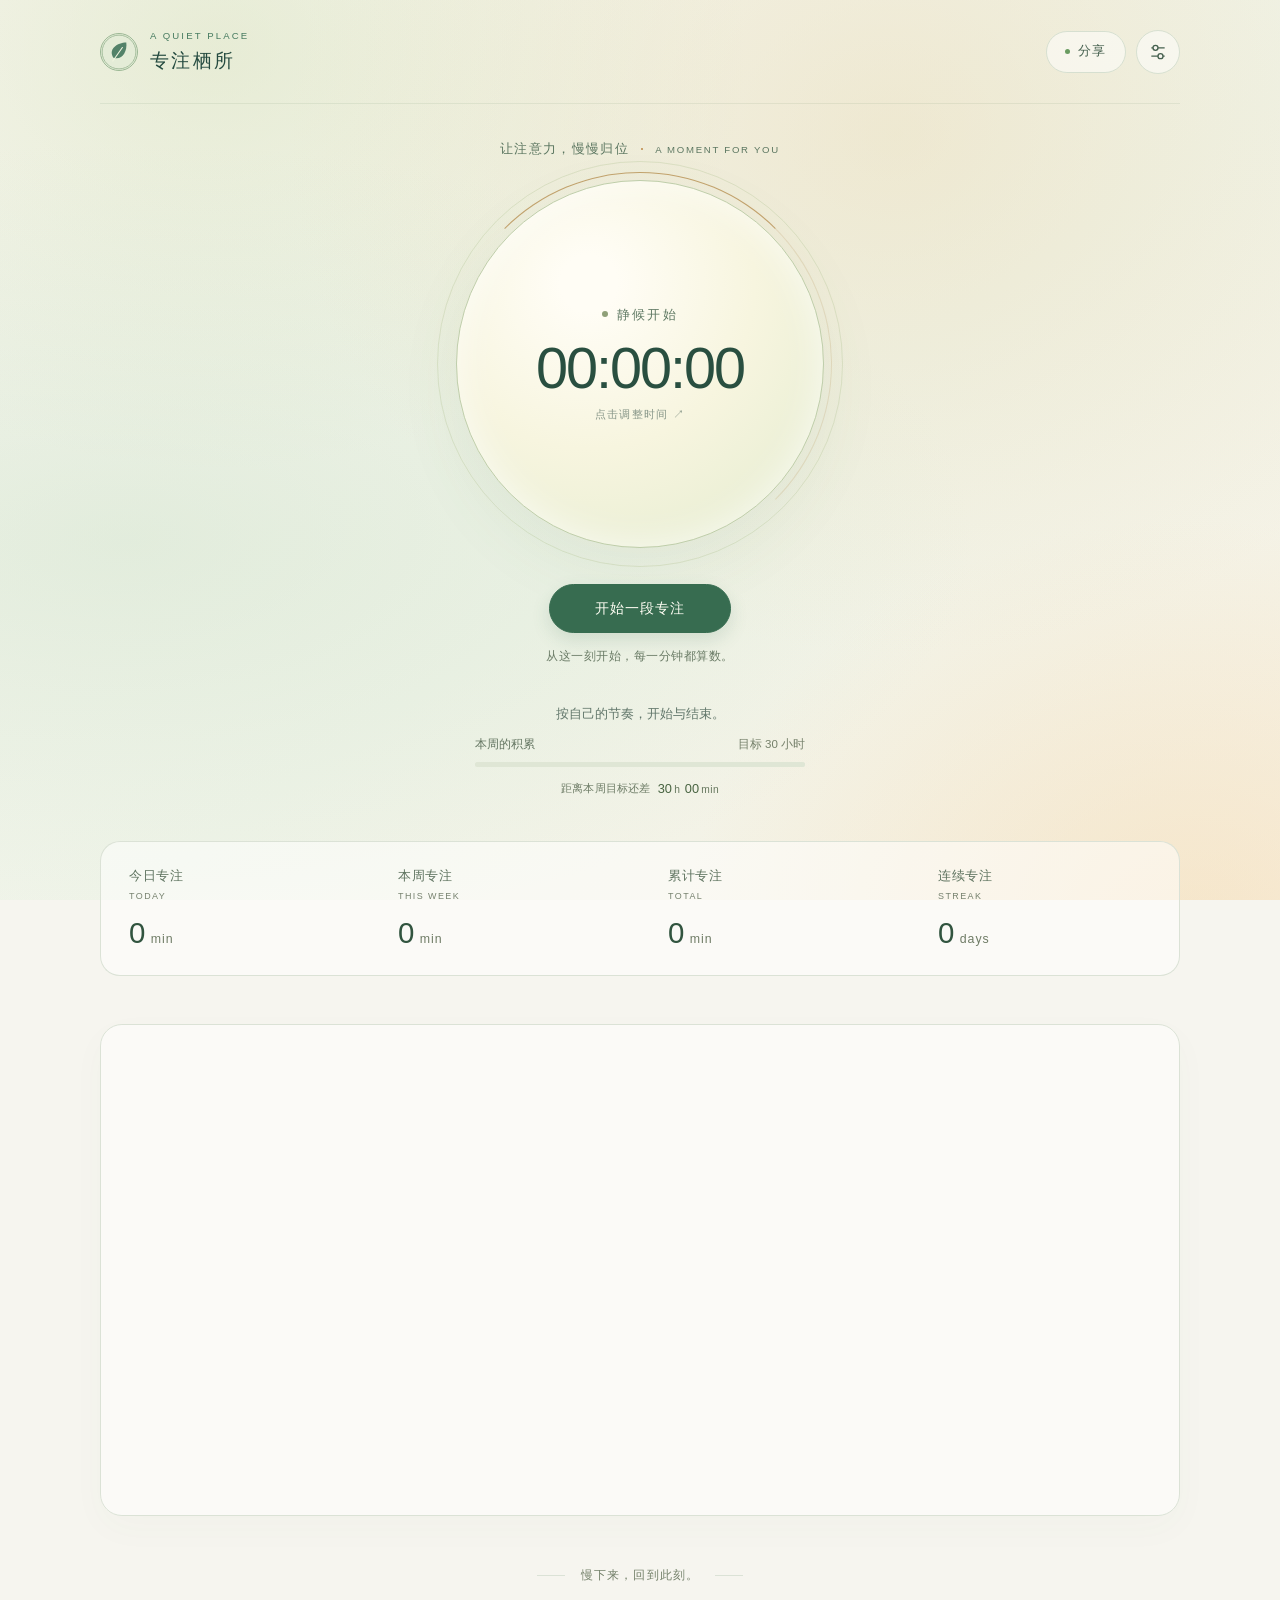
==== commit bdeca1fd: "简化专注界面，支持滚轮修正时长并改为持续计时" ====
--- a/index.html
+++ b/index.html
@@ -16,7 +16,7 @@
     <title>专注栖所</title>
     <link rel="stylesheet" href="./css/style.css" />
     <link rel="stylesheet" href="./css/daylight.css" />
-    <link rel="stylesheet" href="./css/sessions.css" />
+    <link rel="stylesheet" href="./css/sessions.css?v=compact-1" />
   </head>
   <body data-focus-state="idle">
     <div class="ambient-background" aria-hidden="true">
@@ -124,12 +124,15 @@
                 role="status"
                 aria-live="polite"
               >静候开始</p>
+              <button type="button" class="timer-edit-trigger" data-timer-edit aria-label="修改已专注时长" aria-haspopup="dialog" aria-controls="timer-edit-dialog">
               <time
                 class="timer__display"
                 data-timer-display
                 datetime="PT0S"
                 aria-live="off"
               >00:00:00</time>
+              <span class="timer-edit-hint">点击调整时间 <span aria-hidden="true">↗</span></span>
+              </button>
             </div>
             </div>
             <button class="primary-button" data-timer-action type="button">
@@ -137,13 +140,11 @@
             </button>
             <p class="focus-invitation">从这一刻开始，每一分钟都算数。</p>
             <div class="session-controls" data-session-controls>
-              <label>每段 <select data-session-duration aria-label="单段时长"><option value="25">25 分钟</option><option value="45">45 分钟</option><option value="60">60 分钟</option></select>，到点自动暂停</label>
-              <button class="secondary-button" type="button" data-session-backdate>已经开始了一会儿</button>
-              <p data-session-hint role="status">准备好时开始；忘记点击也可以补记。</p>
+              <p data-session-hint role="status">按自己的节奏，开始与结束。</p>
             </div>
             <div class="weekly-goal">
-              <div class="weekly-goal__heading"><span>本周的积累</span><span>目标 35 小时</span></div>
-              <progress class="weekly-goal__progress" data-weekly-progress max="2100" value="0" aria-label="本周专注目标进度"></progress>
+              <div class="weekly-goal__heading"><span>本周的积累</span><span>目标 30 小时</span></div>
+              <progress class="weekly-goal__progress" data-weekly-progress max="1800" value="0" aria-label="本周专注目标进度"></progress>
               <div class="weekly-focus-remaining" data-weekly-remaining-slot>
                 <span class="weekly-focus-remaining__label">距离本周目标还差</span>
                 <strong class="weekly-focus-remaining__value" data-weekly-remaining-value></strong>
@@ -182,11 +183,6 @@
           </aside>
         </section>
 
-        <section class="session-section" aria-labelledby="session-title">
-          <div class="section-heading"><div><p class="eyebrow">FOCUS SESSIONS</p><h2 id="session-title">专注片段</h2></div><button class="secondary-button" type="button" data-session-add>补录一段</button></div>
-          <p class="session-help">最近 30 段记录可修正或删除。旧版累计时长保留，不会生成虚构片段。</p>
-          <div data-session-list></div>
-        </section>
         <section class="heatmap-section" aria-labelledby="heatmap-title">
           <div class="section-heading section-heading--compact">
             <div>
@@ -373,6 +369,17 @@
             <button class="secondary-button" data-export-data type="button">
               导出 JSON
             </button>
+          </section>
+
+          <section class="settings-item">
+            <div>
+              <h3>导入数据</h3>
+              <p>选择导出的 JSON，替换当前记录；导入前自动备份。</p>
+            </div>
+            <button class="secondary-button" data-import-data type="button">
+              导入 JSON
+            </button>
+            <input data-import-file type="file" accept=".json,application/json" hidden>
           </section>
 
           <section class="settings-item settings-item--danger">
@@ -409,28 +416,38 @@
       </div>
     </dialog>
 
-    <dialog class="calendar-dialog" data-session-dialog aria-labelledby="session-edit-title">
-      <form class="calendar-dialog__panel" data-session-form>
-        <h2 id="session-edit-title">补录专注</h2>
-        <div data-session-presets class="session-presets"><button type="button" class="secondary-button" data-back-minutes="5">5 分钟前</button><button type="button" class="secondary-button" data-back-minutes="10">10 分钟前</button><button type="button" class="secondary-button" data-back-minutes="15">15 分钟前</button></div>
-        <label class="calendar-dialog__field">开始时间<input type="datetime-local" step="1" data-session-start required></label>
-        <label class="calendar-dialog__field" data-session-end-field>结束时间<input type="datetime-local" step="1" data-session-end required></label>
-        <p data-session-error role="alert"></p>
-        <div class="calendar-dialog__actions"><button type="button" class="secondary-button" data-session-cancel>取消</button><button type="submit" class="primary-button">保存</button></div>
+    <dialog class="time-editor" id="timer-edit-dialog" aria-labelledby="time-editor-title">
+      <form data-time-editor-form>
+        <div class="time-editor-heading"><p class="eyebrow">MAKE TIME YOURS</p><button type="button" class="dialog-close" data-time-editor-cancel aria-label="关闭时间调整">×</button></div>
+        <h2 id="time-editor-title">让时间，回到真实</h2>
+        <p class="time-editor-description">调整本段已专注时长，统计会一起更新。</p>
+        <div class="time-wheels" role="group" aria-label="已专注时长">
+          <div class="time-wheel-column"><span class="time-wheel-label">小时</span><div class="time-wheel" data-wheel-hours aria-label="已专注小时"></div></div>
+          <span class="time-wheel-colon" aria-hidden="true">:</span>
+          <div class="time-wheel-column"><span class="time-wheel-label">分钟</span><div class="time-wheel" data-wheel-minutes aria-label="已专注分钟"></div></div>
+          <span class="time-wheel-colon" aria-hidden="true">:</span>
+          <div class="time-wheel-column"><span class="time-wheel-label">秒</span><div class="time-wheel" data-wheel-seconds aria-label="已专注秒"></div></div>
+        </div>
+        <p class="time-editor-guide">上下拖动、滚动，或使用方向键调整</p>
+        <p class="time-editor-context" data-time-editor-context></p>
+        <p class="time-editor-error" data-time-editor-error role="alert"></p>
+        <div class="time-editor-actions"><button type="button" class="secondary-button" data-time-editor-cancel>取消</button><button type="submit" class="primary-button">保存时间</button></div>
       </form>
     </dialog>
-    <script defer src="./js/storage.js?v=sessions-1"></script>
+    <script defer src="./js/storage.js?v=continuous-1"></script>
     <script defer src="./js/formatters.js"></script>
     <script defer src="./js/timer.js"></script>
     <script defer src="./js/statistics.js"></script>
-    <script defer src="./js/sessions.js?v=sessions-1"></script>
-    <script defer src="./js/session-ui.js?v=sessions-1"></script>
+    <script defer src="./js/sessions.js?v=continuous-1"></script>
+    <script defer src="./js/wheel-picker.js"></script>
+    <script defer src="./js/timer-editor.js?v=effective-time-1"></script>
+    <script defer src="./js/session-ui.js?v=compact-1"></script>
     <script defer src="./js/focus-motion.js"></script>
     <script defer src="./js/heatmap.js"></script>
     <script defer src="./js/settings.js?v=sessions-1"></script>
-    <script defer src="./js/share.js"></script>
+    <script defer src="./js/share.js?v=30h-1"></script>
     <script defer src="./js/magnetic-button.js"></script>
-    <script defer src="./js/app.js?v=sessions-1"></script>
+    <script defer src="./js/app.js?v=continuous-1"></script>
   </body>
 </html>
 
--- a/css/daylight.css
+++ b/css/daylight.css
@@ -165,6 +165,21 @@
 @keyframes value-arrive { from { opacity: .3; transform: translateY(5px); } to { opacity: 1; transform: translateY(0); } }
 @keyframes pause-arrive { from { opacity: .6; } to { opacity: 1; } }
 @keyframes panel-arrive { from { opacity: 0; transform: translateY(10px) scale(.98); } to { opacity: 1; transform: translateY(0) scale(1); } }
+/* Keep the morning palette without continuously compositing viewport-sized
+   blurred textures. Only the small running timer ring needs perpetual motion. */
+.ambient-background, .ambient-gradient-layer,
+.ambient-background::before, .ambient-background::after {
+  animation: none;
+  will-change: auto;
+  filter: none;
+  transition: none;
+}
+.ambient-gradient-layer { inset: 0; }
+.focus-atmosphere .focus-atmosphere__aura,
+.focus-atmosphere .focus-atmosphere__flow { display: none; }
+.focus-atmosphere::before { animation: none; }
+.focus-atmosphere::after { animation-play-state: paused; }
+.focus-atmosphere[data-focus-state="running"]::after { animation-play-state: running; }
 @media (max-width: 900px) {
   .focus-stage { grid-template-columns: repeat(4, minmax(0, 1fr)); gap: 0; }
   .stat-card { padding: 20px 16px; }
--- a/css/sessions.css
+++ b/css/sessions.css
@@ -1,14 +1,33 @@
 .session-controls { display: grid; justify-items: center; gap: 10px; margin: 12px 0; font-size: 13px; color: var(--color-muted); }
-.session-controls select, [data-session-form] input { color: var(--color-text); background: var(--color-bg); border: 1px solid var(--color-border); border-radius: 8px; padding: 8px; font: inherit; }
 .session-controls p { margin: 0; max-width: 320px; text-align: center; line-height: 1.7; }
-.session-controls button:disabled { opacity: .45; cursor: default; }
-.session-section { margin: 32px 0; padding: 24px; border: 1px solid var(--color-border); border-radius: 16px; }
-.session-help { color: var(--color-muted); font-size: 13px; line-height: 1.7; margin: 12px 0; }
-.session-row { display: flex; align-items: center; gap: 10px; padding: 14px 0; border-bottom: 1px solid var(--color-border); font-size: 13px; }
-.session-row > span { flex: 1; line-height: 1.8; }
-.session-row button { padding: 8px 12px; min-height: 36px; }
-.session-presets { display: flex; gap: 8px; flex-wrap: wrap; margin: 16px 0; }
-[data-session-error] { color: #b34336; line-height: 1.6; }
-[data-session-form] input { width: 100%; box-sizing: border-box; }
-[data-session-form] [hidden] { display: none; }
-@media (max-width: 600px) { .session-section { padding: 16px; } .session-row { flex-wrap: wrap; } .session-row > span { flex-basis: 100%; } }
+
+.timer-edit-trigger { display: inline-flex; flex-direction: column; align-items: center; gap: 10px; padding: 0 10px; border: 0; background: none; color: inherit; font: inherit; cursor: pointer; border-radius: 16px; pointer-events: auto; }
+.timer-edit-trigger .timer__display { display: block; transition: color .2s; }
+.timer-edit-trigger:hover .timer__display { color: var(--color-accent); }
+.timer-edit-hint { font-size: 11px; letter-spacing: .12em; color: var(--color-muted); opacity: .75; }
+.timer-edit-trigger:focus-visible { outline: 2px solid var(--color-accent); outline-offset: 8px; }
+.time-editor { width: min(440px, calc(100vw - 32px)); max-height: calc(100dvh - 32px); box-sizing: border-box; padding: 30px; border: 1px solid var(--color-border); border-radius: 24px; color: var(--color-text); background: #f7f8f0; box-shadow: 0 24px 90px #254b4026; }
+.time-editor::backdrop { background: #1d342638; backdrop-filter: blur(6px); }
+.time-editor[open] { animation: time-editor-in .22s ease-out; }
+.time-editor-heading { display: flex; align-items: center; justify-content: space-between; }
+.time-editor h2 { margin: 10px 0; font-size: 24px; font-weight: 500; }
+.time-editor-description, .time-editor-guide, .time-editor-context { color: var(--color-muted); font-size: 12px; line-height: 1.8; }
+.time-editor-guide { text-align: center; margin: 6px 0 16px; font-size: 11px; }
+.time-editor-context { min-height: 42px; }
+.time-editor-actions { display: flex; gap: 12px; margin-top: 20px; }
+.time-editor-actions button { flex: 1; }
+.time-editor-error { color: #ab4939; font-size: 12px; line-height: 1.6; }
+.time-editor-error:empty { display: none; }
+.time-wheels { display: flex; align-items: center; justify-content: center; gap: 4px; position: relative; margin-top: 24px; isolation: isolate; }
+.time-wheels::before { content: ""; position: absolute; top: calc(50% + 14px); transform: translateY(-50%); height: 36px; left: 0; right: 0; border: 1px solid #477b601c; border-radius: 12px; background: #477b600b; z-index: -1; }
+.time-wheel-column { flex: 1; min-width: 0; text-align: center; }
+.time-wheel-label { height: 28px; display: block; font-size: 11px; letter-spacing: .18em; color: var(--color-muted); }
+.time-wheel { position: relative; height: 222px; cursor: grab; touch-action: none; user-select: none; perspective: 600px; overflow: hidden; mask-image: linear-gradient(transparent, #000 25%, #000 75%, transparent); }
+.time-wheel:active { cursor: grabbing; }
+.time-wheel:focus-visible { outline: 2px solid var(--color-accent); outline-offset: -3px; border-radius: 12px; }
+.wheel-row { position: absolute; top: calc(50% - 18px); left: 0; right: 0; height: 36px; line-height: 36px; font-size: 26px; font-weight: 400; font-variant-numeric: tabular-nums; backface-visibility: hidden; pointer-events: none; }
+.wheel-row[hidden] { display: none; }
+.time-wheel-colon { padding-top: 28px; color: var(--color-muted); font-size: 22px; }
+@keyframes time-editor-in { from { opacity: 0; transform: translateY(8px) scale(.97); } to { opacity: 1; transform: none; } }
+@media (max-width: 480px) { .time-editor { padding: 22px; } .time-editor h2 { font-size: 22px; } }
+@media (prefers-reduced-motion: reduce) { .time-editor[open] { animation: none; } .timer-edit-trigger .timer__display { transition: none; } }
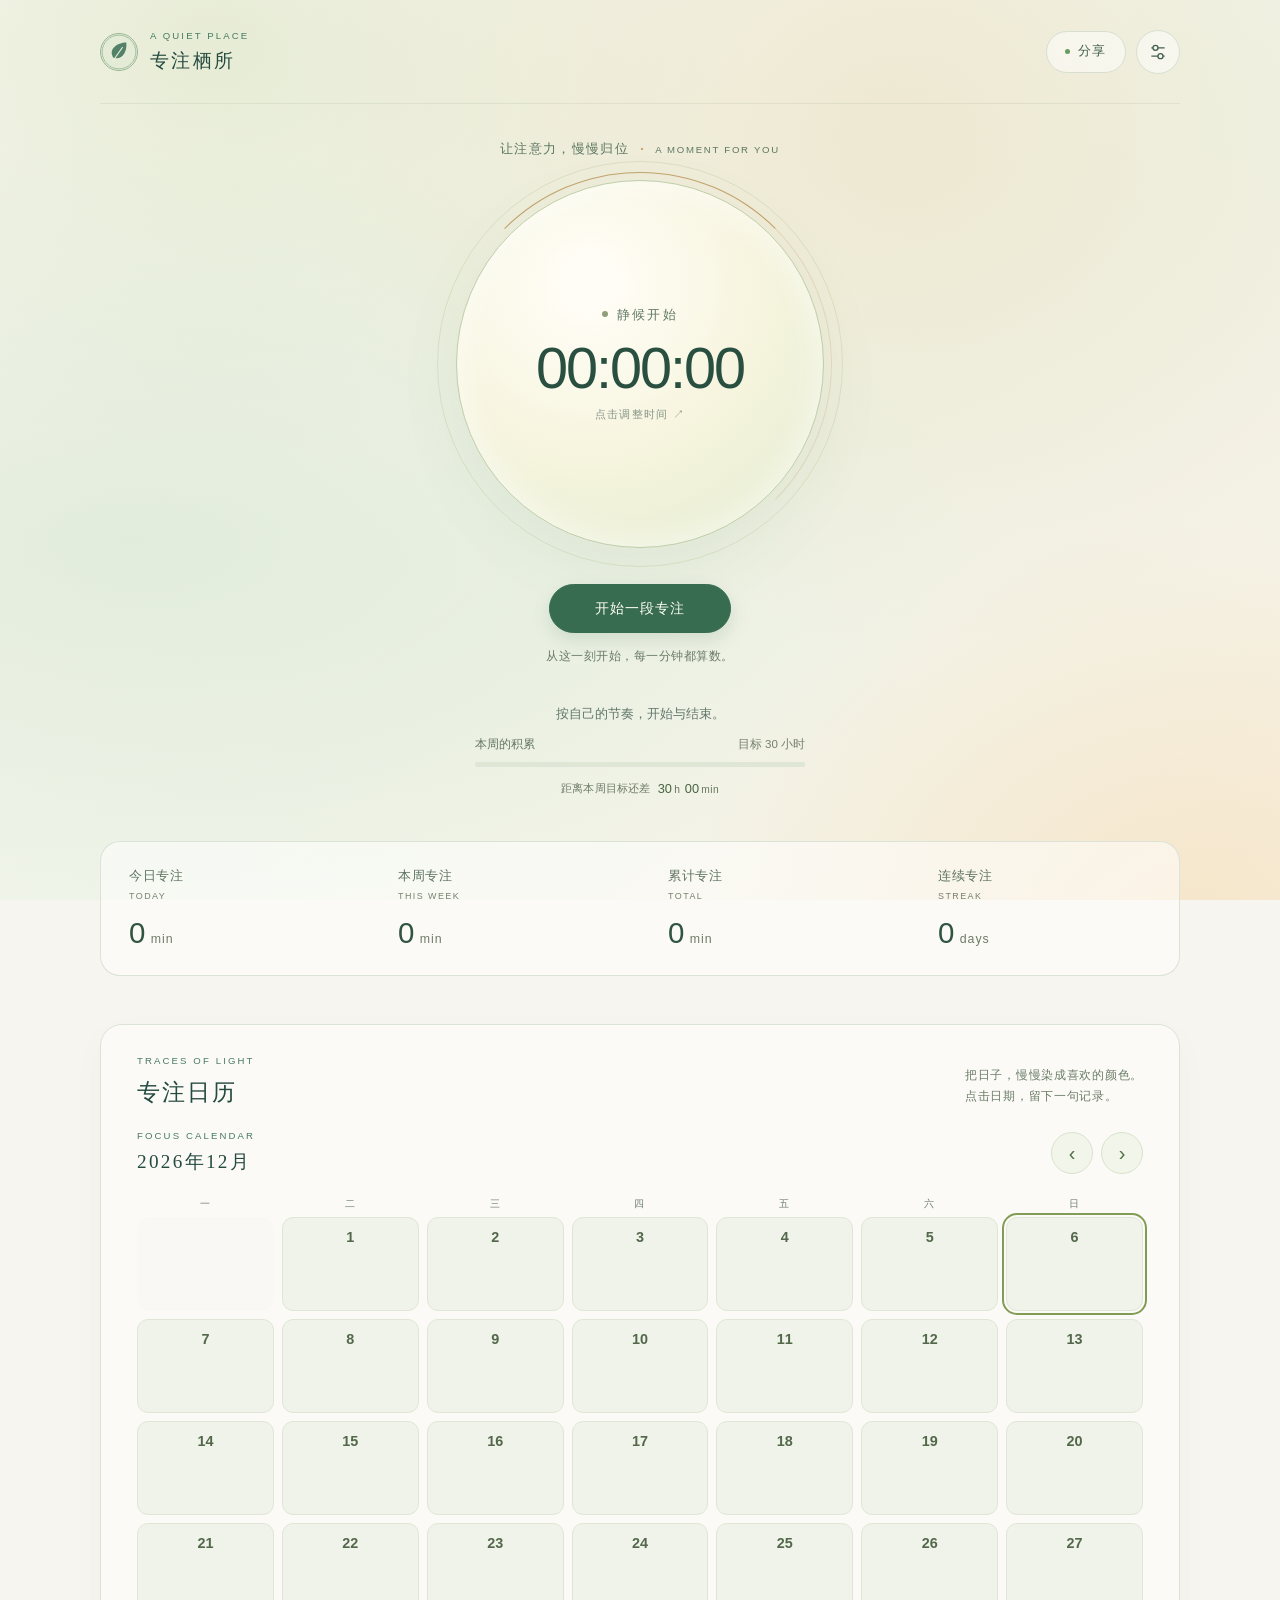
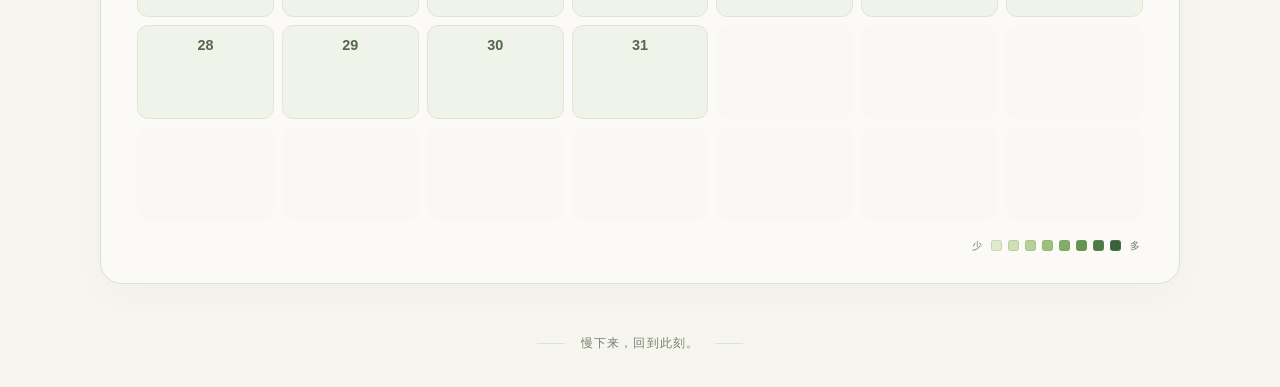
==== commit 288030fa: "fix: preserve elapsed display across focus breaks" ====
--- a/index.html
+++ b/index.html
@@ -420,7 +420,7 @@
       <form data-time-editor-form>
         <div class="time-editor-heading"><p class="eyebrow">MAKE TIME YOURS</p><button type="button" class="dialog-close" data-time-editor-cancel aria-label="关闭时间调整">×</button></div>
         <h2 id="time-editor-title">让时间，回到真实</h2>
-        <p class="time-editor-description">调整本段已专注时长，统计会一起更新。</p>
+        <p class="time-editor-description">调整本段已专注时长，统计和中央累计计时会一起更新；先前片段的时长保留。</p>
         <div class="time-wheels" role="group" aria-label="已专注时长">
           <div class="time-wheel-column"><span class="time-wheel-label">小时</span><div class="time-wheel" data-wheel-hours aria-label="已专注小时"></div></div>
           <span class="time-wheel-colon" aria-hidden="true">:</span>
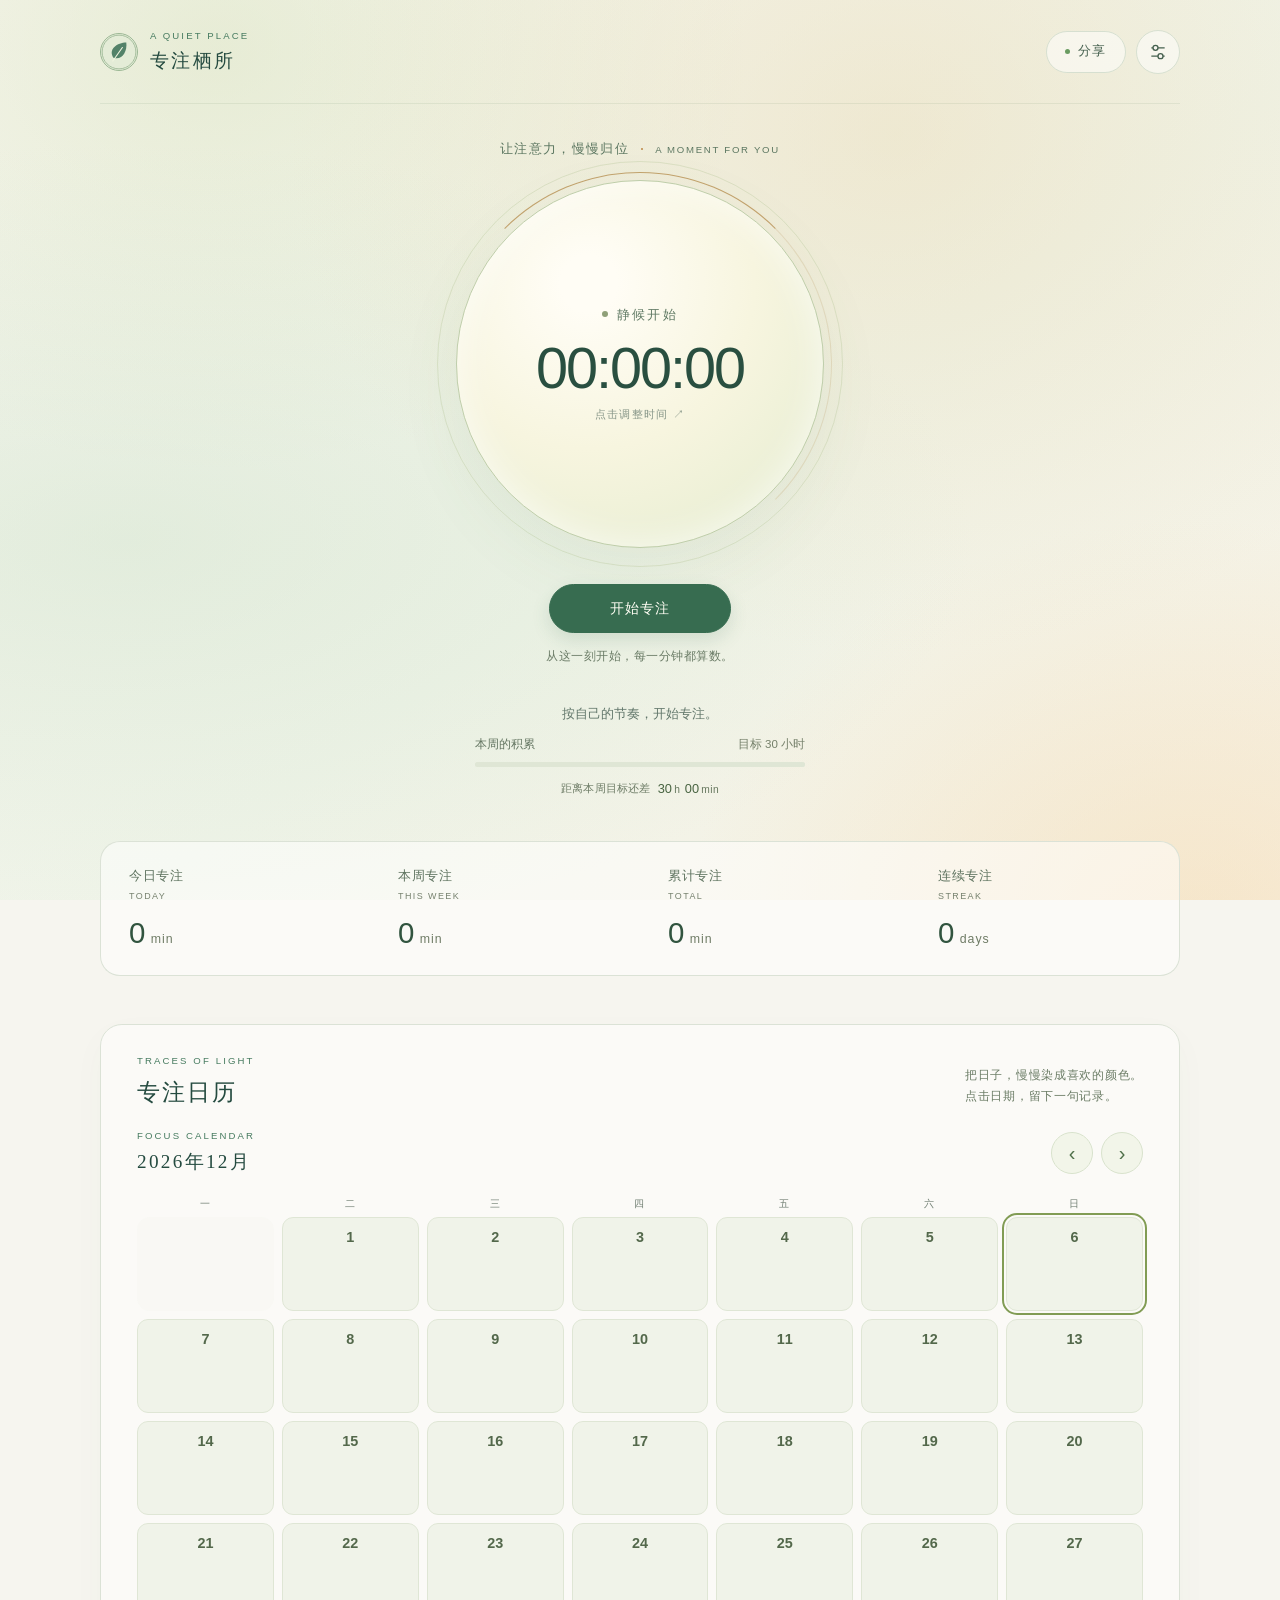
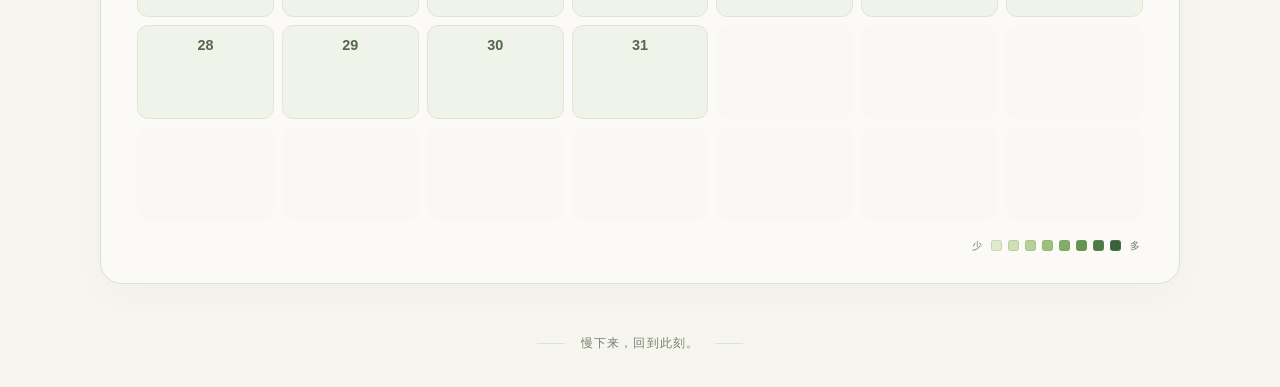
==== commit c0bd7898: "fix: align focus controls with pause and resume behavior" ====
--- a/index.html
+++ b/index.html
@@ -136,11 +136,11 @@
             </div>
             </div>
             <button class="primary-button" data-timer-action type="button">
-              <span>进入专注</span>
+              <span>开始专注</span>
             </button>
             <p class="focus-invitation">从这一刻开始，每一分钟都算数。</p>
             <div class="session-controls" data-session-controls>
-              <p data-session-hint role="status">按自己的节奏，开始与结束。</p>
+              <p data-session-hint role="status">按自己的节奏，开始专注。</p>
             </div>
             <div class="weekly-goal">
               <div class="weekly-goal__heading"><span>本周的积累</span><span>目标 30 小时</span></div>
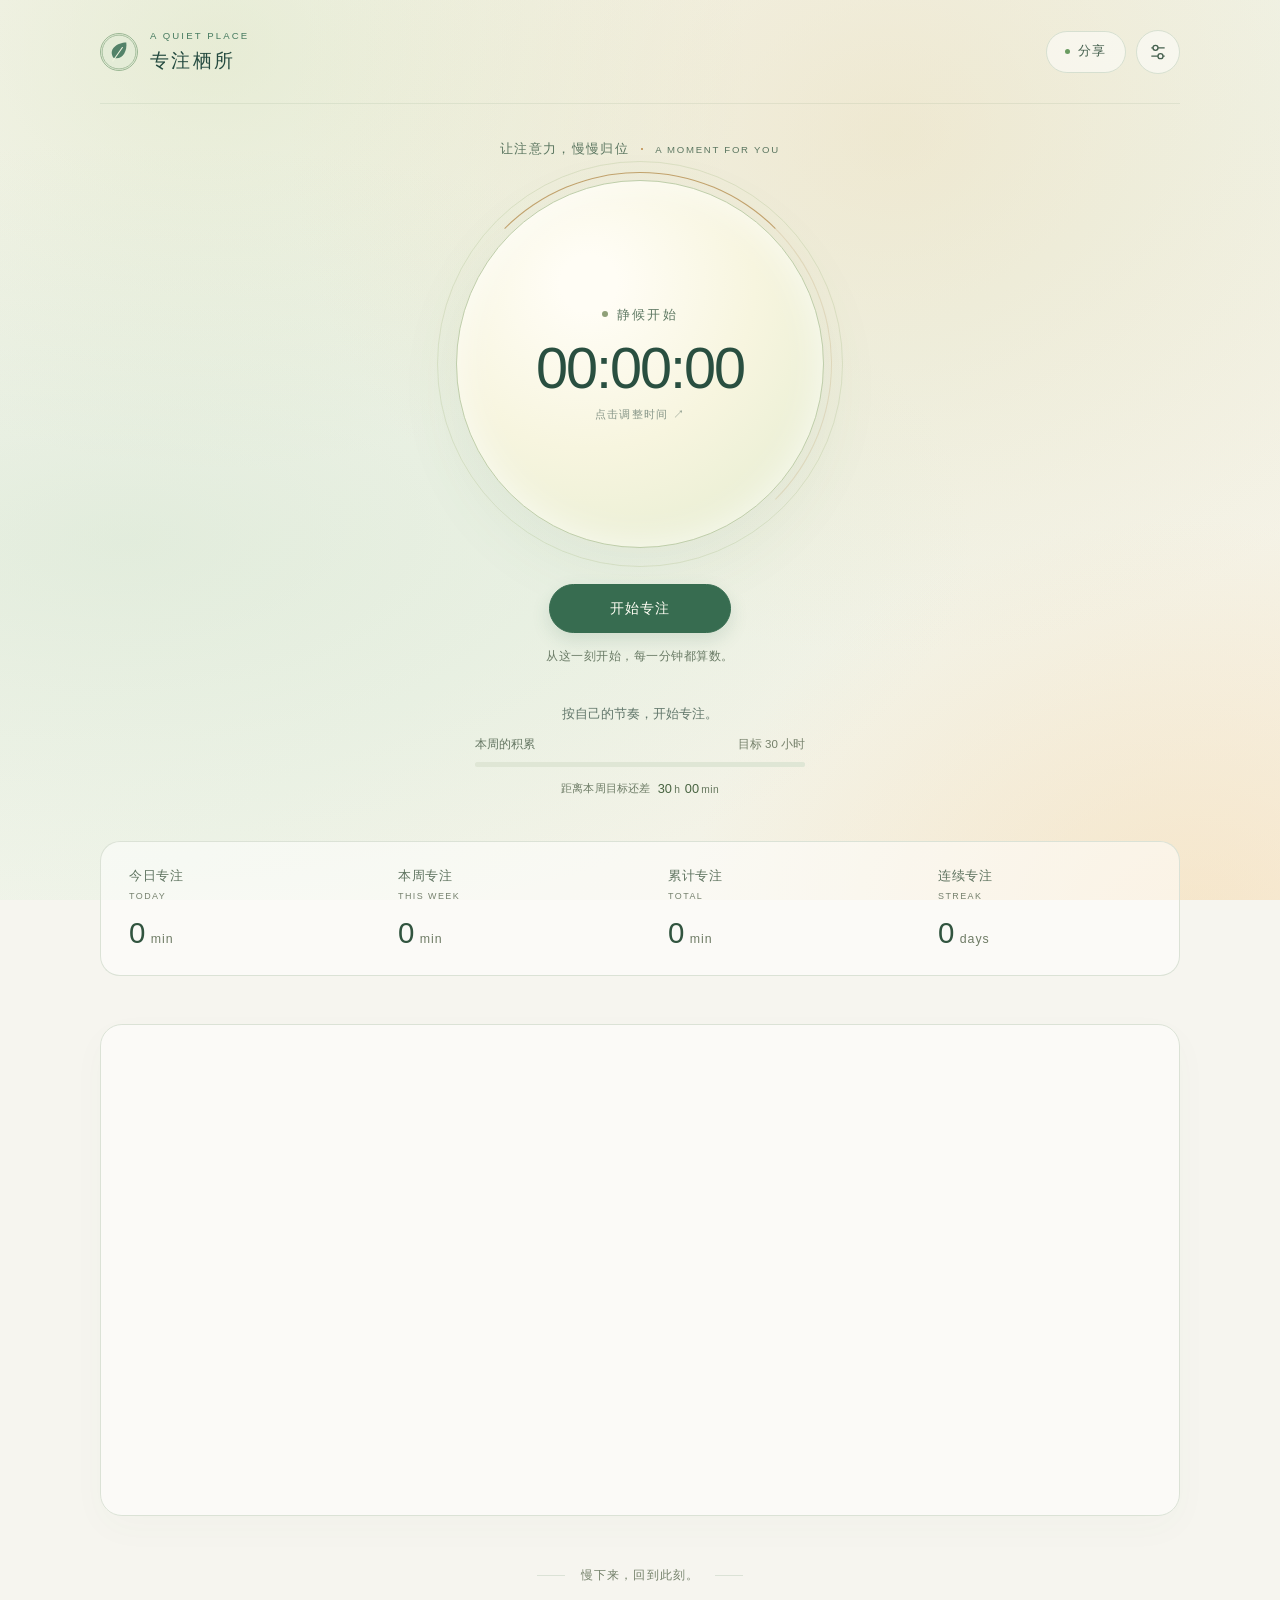
==== commit 8f2d77f3: "feat: refine focus sharing poster layout and sanctuary artwork" ====
--- a/index.html
+++ b/index.html
@@ -16,6 +16,7 @@
     <title>专注栖所</title>
     <link rel="stylesheet" href="./css/style.css" />
     <link rel="stylesheet" href="./css/daylight.css" />
+    <link rel="stylesheet" href="./css/share-poster.css" />
     <link rel="stylesheet" href="./css/sessions.css?v=compact-1" />
   </head>
   <body data-focus-state="idle">
@@ -287,50 +288,34 @@
             </div>
 
             <header class="share-poster__brand">
-              <span class="share-poster__logo" aria-hidden="true"><i></i></span>
+              <img class="share-poster__emblem" src="./assets/share-sanctuary.svg" alt="" aria-hidden="true" width="180" height="136" />
               <p class="share-poster__eyebrow">A QUIET PLACE</p>
               <h3>专注栖所</h3>
               <p class="share-poster__tagline">收拢微光 · 安住此刻</p>
             </header>
 
             <section class="share-poster__today" aria-label="今日专注">
-              <p>TODAY FOCUS</p>
+              <p>今日专注 / TODAY FOCUS</p>
               <strong class="share-poster__measure" data-poster-today>0 min</strong>
+              <p class="share-poster__caption">把时间，留给真正重要的事</p>
             </section>
 
             <div class="share-poster__rule" aria-hidden="true"><i></i></div>
 
             <section class="share-poster__stats" aria-label="专注统计">
               <div>
-                <p>WEEKLY FOCUS</p>
+                <p>本周专注 / THIS WEEK</p>
                 <strong class="share-poster__measure" data-poster-week>0 min</strong>
               </div>
               <div>
-                <p>TOTAL FOCUS</p>
+                <p>总专注时间 / TOTAL</p>
                 <strong class="share-poster__measure" data-poster-total>0 min</strong>
               </div>
-              <div>
-                <p>STREAK</p>
-                <strong class="share-poster__measure" data-poster-streak>0 days</strong>
-              </div>
             </section>
 
-            <section
-              class="share-poster__weekly-remaining"
-              data-poster-weekly-remaining
-              aria-label="本周还需专注"
-              hidden
-            >
-              <p>本周还需专注</p>
-              <strong class="share-poster__measure" data-poster-weekly-remaining-value>
-                0 min
-              </strong>
-            </section>
-
             <footer class="share-poster__footer">
-              <span aria-hidden="true"></span>
-              <p>Daily Focus Share</p>
-              <span aria-hidden="true"></span>
+              <p class="share-poster__closing">每一刻专注，都算数。</p>
+              <p>DAILY FOCUS SHARE</p>
             </footer>
           </article>
         </div>
@@ -445,7 +430,7 @@
     <script defer src="./js/focus-motion.js"></script>
     <script defer src="./js/heatmap.js"></script>
     <script defer src="./js/settings.js?v=sessions-1"></script>
-    <script defer src="./js/share.js?v=30h-1"></script>
+    <script defer src="./js/share.js?v=editorial-3"></script>
     <script defer src="./js/magnetic-button.js"></script>
     <script defer src="./js/app.js?v=continuous-1"></script>
   </body>
--- a/css/share-poster.css
+++ b/css/share-poster.css
@@ -0,0 +1,36 @@
+/* Share-only composition; em sizing follows the preview's actual width. */
+.share-poster { font-size: 16px; }
+.share-poster::after {
+  inset: 4%;
+  z-index: 1;
+  border: 1px solid rgba(83, 112, 71, 0.16);
+  background: none;
+  opacity: 1;
+  mix-blend-mode: normal;
+}
+.share-poster__brand { top: 5.5%; }
+.share-poster__emblem { display: block; width: 6.4em; height: auto; margin: 0 auto 0.65em; }
+.share-poster__eyebrow { font-size: 0.48em; }
+.share-poster__brand h3 { margin: 0.35em 0; font-size: 1.5em; letter-spacing: 0.22em; }
+.share-poster__tagline { font-size: 0.56em; }
+.share-poster__today { top: 32.5%; left: 7%; width: 86%; }
+.share-poster__today p { font-size: 0.55em; letter-spacing: 0.2em; }
+.share-poster__today strong { margin-top: 0.32em; font-size: 3em; }
+.share-poster__today .share-poster__unit { font-size: 0.23em; }
+.share-poster__today .share-poster__caption {
+  margin-top: 1.8em;
+  font-family: "STSong", "Songti SC", SimSun, serif;
+  font-size: 0.58em;
+  letter-spacing: 0.13em;
+  color: #6e7d59;
+}
+.share-poster__rule { top: 53.5%; left: 12%; width: 76%; background: #82957130; }
+.share-poster__stats { top: 59%; left: 10%; width: 80%; grid-template-columns: repeat(2, minmax(0, 1fr)); gap: 0; }
+.share-poster__stats > div { padding: 0 0.4em; }
+.share-poster__stats > div + div { border-left: 1px solid #82957130; }
+.share-poster__stats p { min-height: 0; font-size: 0.46em; letter-spacing: 0.08em; }
+.share-poster__stats strong { margin-top: 0.65em; font-size: 1.2em; flex-wrap: wrap; row-gap: 0.2em; }
+.share-poster__stats .share-poster__measure-pair { white-space: nowrap; }
+.share-poster__footer { bottom: 9%; display: flex; flex-direction: column; gap: 2.8em; }
+.share-poster__footer p { font-size: 0.4em; letter-spacing: 0.24em; }
+.share-poster__footer .share-poster__closing { font-family: "STSong", "Songti SC", SimSun, serif; font-size: 0.7em; letter-spacing: 0.15em; color: #31543f; }
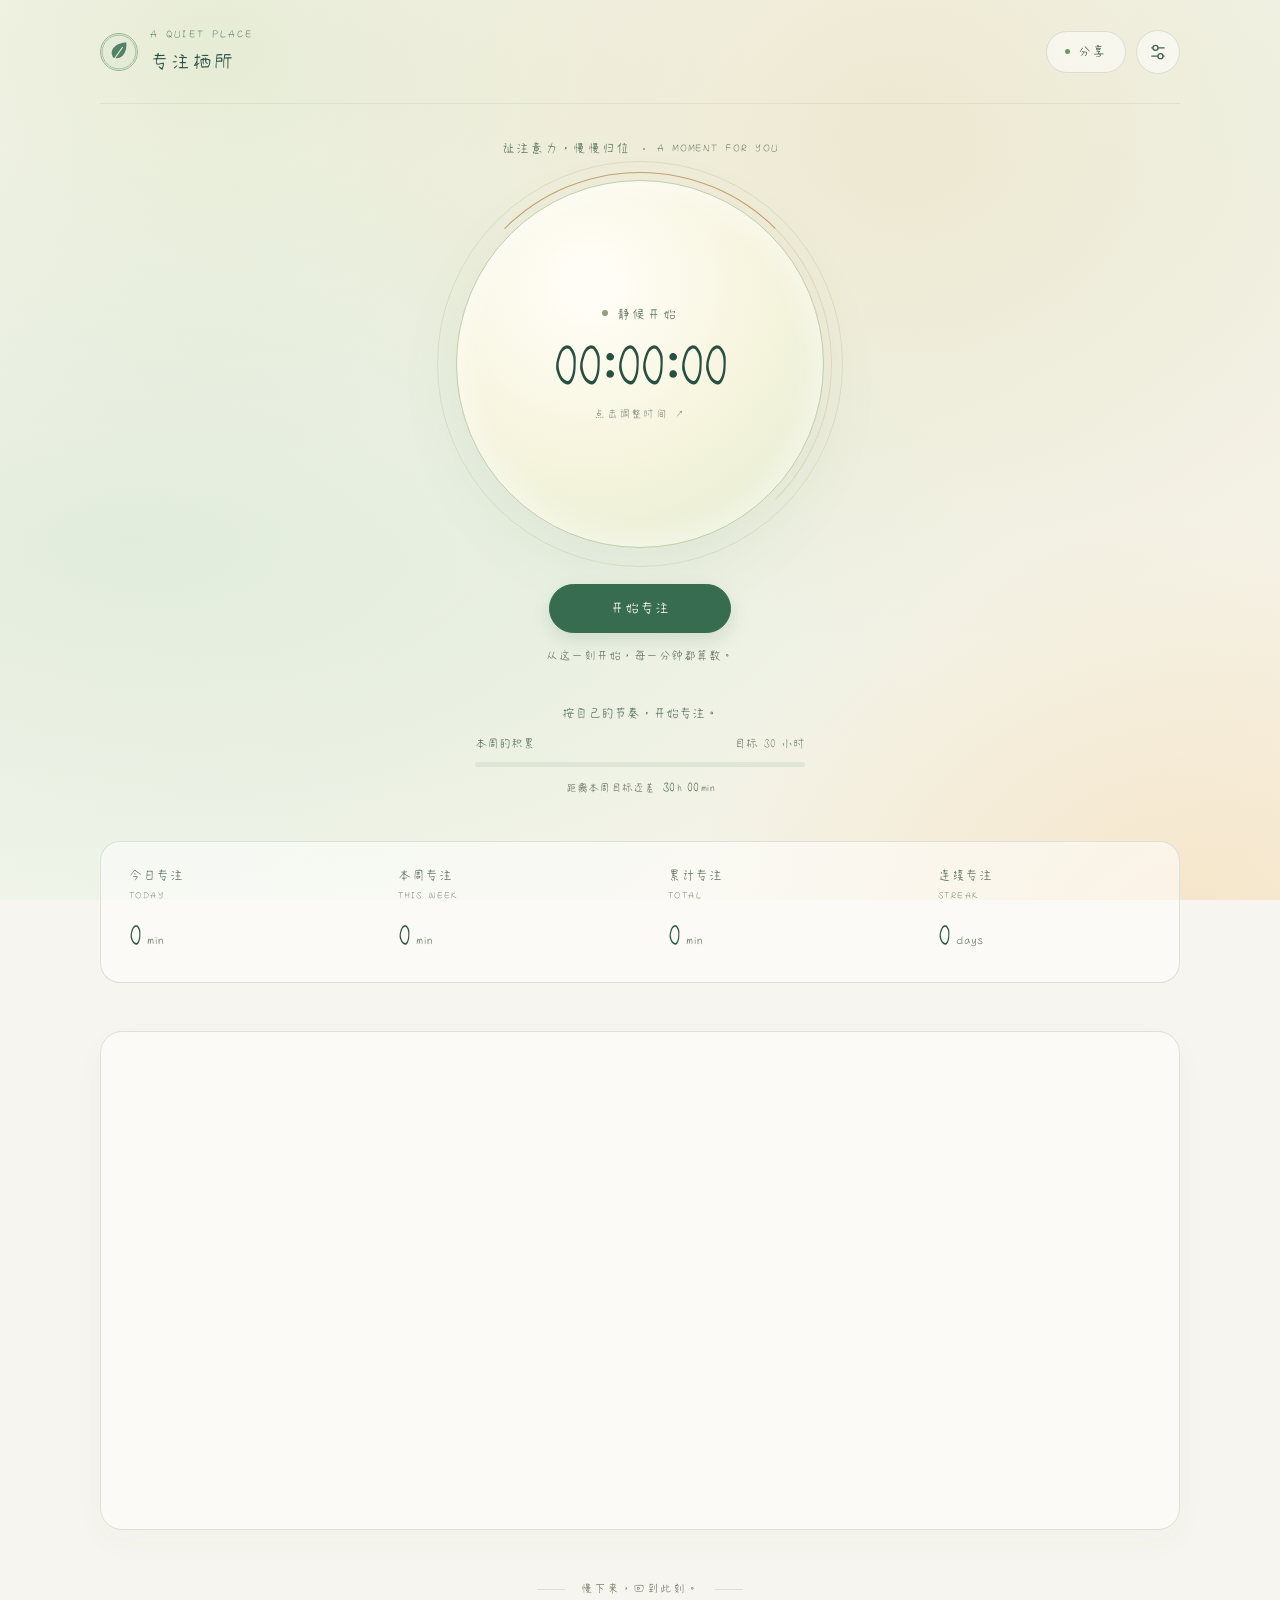
==== commit 44fb5552: "全站统一使用清松手写体，精简分享卡片布局" ====
--- a/index.html
+++ b/index.html
@@ -125,7 +125,7 @@
                 role="status"
                 aria-live="polite"
               >静候开始</p>
-              <button type="button" class="timer-edit-trigger" data-timer-edit aria-label="修改已专注时长" aria-haspopup="dialog" aria-controls="timer-edit-dialog">
+              <button type="button" class="timer-edit-trigger" data-timer-edit aria-label="修改今日累计专注时长" aria-haspopup="dialog" aria-controls="timer-edit-dialog">
               <time
                 class="timer__display"
                 data-timer-display
@@ -304,10 +304,6 @@
 
             <section class="share-poster__stats" aria-label="专注统计">
               <div>
-                <p>本周专注 / THIS WEEK</p>
-                <strong class="share-poster__measure" data-poster-week>0 min</strong>
-              </div>
-              <div>
                 <p>总专注时间 / TOTAL</p>
                 <strong class="share-poster__measure" data-poster-total>0 min</strong>
               </div>
@@ -405,7 +401,7 @@
       <form data-time-editor-form>
         <div class="time-editor-heading"><p class="eyebrow">MAKE TIME YOURS</p><button type="button" class="dialog-close" data-time-editor-cancel aria-label="关闭时间调整">×</button></div>
         <h2 id="time-editor-title">让时间，回到真实</h2>
-        <p class="time-editor-description">调整本段已专注时长，统计和中央累计计时会一起更新；先前片段的时长保留。</p>
+        <p class="time-editor-description">设置今天的累计专注时长，计时器和统计会同步更新。</p>
         <div class="time-wheels" role="group" aria-label="已专注时长">
           <div class="time-wheel-column"><span class="time-wheel-label">小时</span><div class="time-wheel" data-wheel-hours aria-label="已专注小时"></div></div>
           <span class="time-wheel-colon" aria-hidden="true">:</span>
@@ -419,13 +415,13 @@
         <div class="time-editor-actions"><button type="button" class="secondary-button" data-time-editor-cancel>取消</button><button type="submit" class="primary-button">保存时间</button></div>
       </form>
     </dialog>
-    <script defer src="./js/storage.js?v=continuous-1"></script>
+    <script defer src="./js/storage.js?v=daily-edit-1"></script>
     <script defer src="./js/formatters.js"></script>
     <script defer src="./js/timer.js"></script>
     <script defer src="./js/statistics.js"></script>
-    <script defer src="./js/sessions.js?v=continuous-1"></script>
+    <script defer src="./js/sessions.js?v=daily-edit-1"></script>
     <script defer src="./js/wheel-picker.js"></script>
-    <script defer src="./js/timer-editor.js?v=effective-time-1"></script>
+    <script defer src="./js/timer-editor.js?v=daily-edit-1"></script>
     <script defer src="./js/session-ui.js?v=compact-1"></script>
     <script defer src="./js/focus-motion.js"></script>
     <script defer src="./js/heatmap.js"></script>
--- a/css/style.css
+++ b/css/style.css
@@ -1,4 +1,17 @@
+/* Interface copy loads first. Other handwriting glyphs load on demand for notes. */
+@font-face {
+  font-family: "Quiet Place UI";
+  src: url("../assets/fonts/quiet-place-ui.woff2") format("woff2");
+  font-display: swap;
+}
+@font-face {
+  font-family: "Jason Handwriting";
+  src: url("../assets/fonts/jason-handwriting-2.woff2") format("woff2");
+  font-display: swap;
+}
+
 :root {
+  font-family: "Quiet Place UI", "Jason Handwriting", "KaiTi", sans-serif;
   color-scheme: dark;
   --color-bg: #0d1411;
   --color-border: rgba(203, 218, 202, 0.09);
@@ -12,14 +25,13 @@
   --radius-lg: 32px;
   --radius-md: 20px;
   --page-width: 1180px;
-  font-family:
-    "Avenir Next", Inter, "PingFang SC", "Microsoft YaHei", ui-sans-serif,
-    system-ui, sans-serif;
 }
 
 * {
   box-sizing: border-box;
 }
+
+button, input, select, textarea { font-family: inherit; }
 
 html {
   min-width: 320px;
@@ -490,7 +502,6 @@
 
 .app-title {
   margin-top: 7px;
-  font-family: "STSong", "Songti SC", SimSun, serif;
   font-size: 1.08rem;
   font-weight: 400;
   letter-spacing: 0.2em;
@@ -686,7 +697,6 @@
 
 .settings-dialog h2 {
   margin-top: 6px;
-  font-family: "Songti SC", SimSun, serif;
   font-size: 1.5rem;
   font-weight: 500;
 }
@@ -705,7 +715,6 @@
 
 .calendar-dialog h2 {
   margin-top: 6px;
-  font-family: "Songti SC", SimSun, serif;
   font-size: 1.45rem;
   font-weight: 500;
 }
@@ -777,7 +786,6 @@
 
 .share-dialog h2 {
   margin: 6px 0 0;
-  font-family: "Songti SC", SimSun, serif;
   font-size: 1.45rem;
   font-weight: 500;
 }
@@ -879,7 +887,6 @@
   margin: 0 auto 18px;
   place-items: center;
   color: #edc3b9;
-  font-family: Georgia, serif;
   background: rgba(201, 104, 84, 0.08);
   border: 1px solid rgba(213, 121, 102, 0.24);
   border-radius: 50%;
@@ -887,7 +894,6 @@
 
 .confirm-dialog h2 {
   margin-bottom: 10px;
-  font-family: "Songti SC", SimSun, serif;
   font-size: 1.25rem;
   font-weight: 500;
 }
@@ -924,9 +930,6 @@
   border: 1px solid rgba(167, 214, 177, 0.17);
   border-radius: 17px;
   box-shadow: 0 20px 58px rgba(0, 0, 0, 0.38);
-  font-family:
-    "Avenir Next", Inter, "PingFang SC", "Microsoft YaHei", ui-sans-serif,
-    system-ui, sans-serif;
 }
 
 .share-poster::before,
@@ -1152,7 +1155,6 @@
 .share-poster__brand h3 {
   margin: 9px 0 7px;
   color: #f0f2e8;
-  font-family: "STSong", "Songti SC", SimSun, serif;
   font-size: 1.55rem;
   font-weight: 400;
   letter-spacing: 0.2em;
@@ -1160,7 +1162,6 @@
 
 .share-poster__tagline {
   color: rgba(188, 214, 188, 0.62);
-  font-family: "STSong", "Songti SC", SimSun, serif;
   font-size: 0.55rem;
   letter-spacing: 0.17em;
 }
@@ -1175,7 +1176,6 @@
 
 .share-poster__weekly-remaining p {
   color: rgba(208, 229, 207, 0.52);
-  font-family: "STSong", "Songti SC", SimSun, serif;
   font-size: 0.58rem;
   letter-spacing: 0.2em;
 }
@@ -1188,7 +1188,6 @@
   display: block;
   margin-top: 8px;
   color: #eef2e8;
-  font-family: Georgia, "Times New Roman", serif;
   font-size: 1.62rem;
   font-weight: 400;
   line-height: 1;
@@ -1246,7 +1245,6 @@
   justify-content: center;
   margin-top: 7px;
   color: #e6ece2;
-  font-family: Georgia, "Times New Roman", serif;
   font-size: 0.78rem;
   font-weight: 400;
   line-height: 1.15;
@@ -1268,7 +1266,6 @@
   justify-content: center;
   margin-top: 8px;
   color: #f0f2e8;
-  font-family: Georgia, "Times New Roman", serif;
   font-size: 1.5rem;
   font-weight: 400;
   line-height: 1;
@@ -1370,7 +1367,6 @@
   gap: 18px;
   margin-bottom: 30px;
   color: rgba(200, 210, 199, 0.48);
-  font-family: "STSong", "Songti SC", SimSun, serif;
   font-size: 0.68rem;
   letter-spacing: 0.22em;
 }
@@ -1582,7 +1578,6 @@
 
 .weekly-focus-remaining__label {
   color: rgba(230, 239, 228, 0.68);
-  font-family: "STSong", "Songti SC", SimSun, serif;
   font-size: 0.72rem;
   letter-spacing: 0.22em;
 }
@@ -1594,7 +1589,6 @@
   gap: 0.4em;
   margin-top: 14px;
   color: #f4f4e9;
-  font-family: Georgia, "Times New Roman", serif;
   font-size: clamp(2.25rem, 4.3vw, 3.15rem);
   font-weight: 400;
   line-height: 1;
@@ -1618,7 +1612,6 @@
 
 .weekly-focus-remaining__unit {
   color: rgba(220, 230, 218, 0.58);
-  font-family: "Avenir Next", Inter, sans-serif;
   font-size: 0.34em;
   font-weight: 500;
   letter-spacing: 0.04em;
@@ -1687,7 +1680,6 @@
 
 .timer__label {
   color: var(--color-muted);
-  font-family: "STSong", "Songti SC", SimSun, serif;
   font-size: 0.68rem;
   letter-spacing: 0.26em;
 }
@@ -1695,7 +1687,6 @@
 .timer__display {
   margin: 18px 0 34px;
   color: #eceee6;
-  font-family: "Avenir Next", Inter, sans-serif;
   font-size: clamp(3.35rem, 6.6vw, 5.35rem);
   font-variant-numeric: tabular-nums;
   font-weight: 200;
@@ -1708,7 +1699,6 @@
   min-width: 172px;
   padding: 14px 30px;
   color: #e3e8dc;
-  font-family: "STSong", "Songti SC", SimSun, serif;
   font-size: 0.78rem;
   font-weight: 400;
   letter-spacing: 0.2em;
@@ -1747,7 +1737,6 @@
 .stat-card p {
   margin-bottom: 14px;
   color: rgba(200, 210, 199, 0.62);
-  font-family: "Avenir Next", Inter, sans-serif;
   font-size: 0.7rem;
   font-weight: 500;
   line-height: 1.35;
@@ -1757,7 +1746,6 @@
 .stat-card strong {
   display: block;
   color: #dce2da;
-  font-family: Georgia, "Times New Roman", serif;
   font-size: clamp(1.65rem, 2.8vw, 2.25rem);
   font-weight: 400;
   white-space: nowrap;
@@ -1788,7 +1776,6 @@
 
 .stat-card__unit {
   color: rgba(190, 202, 190, 0.5);
-  font-family: "Avenir Next", Inter, sans-serif;
   font-size: 0.4em;
   font-weight: 500;
   line-height: 1;
@@ -1831,7 +1818,6 @@
 
 .section-heading h2 {
   margin: 11px 0 0;
-  font-family: "STSong", "Songti SC", SimSun, serif;
   font-size: 1.3rem;
   font-weight: 400;
   letter-spacing: 0.14em;
@@ -1839,7 +1825,6 @@
 
 .section-heading > p {
   color: var(--color-faint);
-  font-family: "Songti SC", SimSun, serif;
   font-size: 0.75rem;
   letter-spacing: 0.06em;
 }
@@ -2060,7 +2045,6 @@
 .calendar__month {
   margin: 8px 0 0;
   color: var(--color-text);
-  font-family: "STSong", "Songti SC", SimSun, serif;
   font-size: 1.2rem;
   font-weight: 400;
   letter-spacing: 0.12em;
@@ -2324,7 +2308,6 @@
   gap: 16px;
   padding: 8px 0 44px;
   color: var(--color-faint);
-  font-family: "Songti SC", SimSun, serif;
   font-size: 0.72rem;
   letter-spacing: 0.1em;
   text-align: center;
@@ -2546,7 +2529,6 @@
   border: 0;
   border-radius: 0;
   box-shadow: 0 26px 68px rgba(0, 0, 0, 0.4);
-  font-family: "Avenir Next", Inter, "PingFang SC", "Microsoft YaHei", ui-sans-serif, system-ui, sans-serif;
 }
 
 .share-poster::before {
@@ -2708,7 +2690,6 @@
 
 .share-poster__eyebrow {
   color: rgba(220, 219, 183, 0.72);
-  font-family: "Avenir Next", Inter, sans-serif;
   font-size: 0.49rem;
   letter-spacing: 0.3em;
 }
@@ -2716,7 +2697,6 @@
 .share-poster__brand h3 {
   margin: 8px 0 6px;
   color: #f3f0df;
-  font-family: "STSong", "Songti SC", SimSun, serif;
   font-size: 1.48rem;
   font-weight: 400;
   letter-spacing: 0.2em;
@@ -2724,7 +2704,6 @@
 
 .share-poster__tagline {
   color: rgba(202, 216, 188, 0.56);
-  font-family: "STSong", "Songti SC", SimSun, serif;
   font-size: 0.5rem;
   letter-spacing: 0.17em;
 }
@@ -2738,7 +2717,6 @@
 .share-poster__today p,
 .share-poster__stats p {
   color: rgba(221, 220, 183, 0.66);
-  font-family: "Avenir Next", Inter, sans-serif;
   font-size: 0.49rem;
   font-weight: 500;
   letter-spacing: 0.28em;
@@ -2751,7 +2729,6 @@
   justify-content: center;
   margin-top: 8px;
   color: #f4f0dd;
-  font-family: Georgia, "Times New Roman", serif;
   font-size: 1.72rem;
   font-variant-numeric: lining-nums tabular-nums;
   font-weight: 400;
@@ -2775,7 +2752,6 @@
 
 .share-poster__number {
   color: inherit;
-  font-family: Georgia, "Times New Roman", serif;
   font-variant-numeric: lining-nums tabular-nums;
   font-weight: inherit;
   line-height: 1;
@@ -2783,7 +2759,6 @@
 
 .share-poster__unit {
   color: rgba(217, 218, 185, 0.48);
-  font-family: "Avenir Next", Inter, sans-serif;
   font-size: 0.4em;
   font-variant-numeric: tabular-nums;
   font-weight: 500;
@@ -2835,7 +2810,6 @@
   justify-content: center;
   margin-top: 7px;
   color: rgba(240, 239, 218, 0.88);
-  font-family: Georgia, "Times New Roman", serif;
   font-size: 0.88rem;
   font-variant-numeric: lining-nums tabular-nums;
   font-weight: 400;
@@ -2855,7 +2829,6 @@
 
 .share-poster__weekly-remaining p {
   color: rgba(219, 218, 185, 0.46);
-  font-family: "STSong", "Songti SC", SimSun, serif;
   font-size: 0.53rem;
   letter-spacing: 0.2em;
 }
@@ -2866,7 +2839,6 @@
   justify-content: center;
   margin-top: 8px;
   color: rgba(238, 239, 223, 0.88);
-  font-family: Georgia, "Times New Roman", serif;
   font-size: 1.5rem;
   font-variant-numeric: lining-nums tabular-nums;
   font-weight: 400;
@@ -2892,7 +2864,6 @@
 }
 
 .share-poster__footer p {
-  font-family: "Avenir Next", Inter, sans-serif;
   font-size: 0.44rem;
   letter-spacing: 0.2em;
 }
--- a/css/daylight.css
+++ b/css/daylight.css
@@ -10,9 +10,9 @@
   --color-accent-bright: #245b43;
   --color-warm: #bd8745;
   --page-width: 1080px;
-  font-family: "Segoe UI", "PingFang SC", "Microsoft YaHei", sans-serif;
 }
 body { background: var(--color-bg); }
+.focus-stage { overflow-x: clip; }
 ::selection { background: #d4e7be; color: #254b40; }
 .ambient-background,
 body[data-focus-state="running"] .ambient-background,
@@ -41,7 +41,7 @@
 .focus-stage { grid-template-columns: repeat(4, minmax(0, 1fr)); gap: 0; min-height: 0; padding-top: 36px; }
 .focus-center { grid-column: 1 / -1; grid-row: 1; padding-bottom: 42px; }
 .core-caption { gap: 12px; margin-bottom: 22px; color: #5b7660; font-size: .84rem; letter-spacing: .1em; }
-.core-caption span:last-child { font: 500 .6rem "Segoe UI", sans-serif; letter-spacing: .18em; }
+.core-caption span:last-child { font-weight: 500; font-size: .6rem; letter-spacing: .18em; }
 .focus-atmosphere {
   width: clamp(300px, 32vw, 368px);
   border: 1px solid #becdaa;
@@ -71,11 +71,11 @@
 .focus-atmosphere[data-focus-state="paused"]::after { filter: none; opacity: .4; animation-play-state: paused; }
 .focus-atmosphere[data-focus-state="paused"] .focus-atmosphere__aura { filter: blur(14px); opacity: .3; }
 .timer { padding: 0 12px; }
-.timer__label { color: #5e7862; font: 500 .84rem "Microsoft YaHei", sans-serif; letter-spacing: .16em; }
+.timer__label { color: #5e7862; font-weight: 500; font-size: .84rem; letter-spacing: .16em; }
 .timer__label::before { content: ""; display: inline-block; width: 6px; height: 6px; margin-right: 9px; vertical-align: 2px; border-radius: 50%; background: #8fa078; }
 body[data-focus-state="running"] .timer__label::before { background: #3f885d; box-shadow: 0 0 0 4px #57986718; animation: status-breathe 2.8s ease-in-out infinite; }
 body[data-focus-state="paused"] .timer__label::before { background: #ad8545; }
-.timer__display { color: #294f40; font-family: "Segoe UI", Arial, sans-serif; font-size: clamp(2.6rem, 4.6vw, 3.6rem); font-weight: 350; letter-spacing: -.035em; margin: 16px 0 0; }
+.timer__display { color: #294f40; font-size: clamp(2.6rem, 4.6vw, 3.6rem); font-weight: 350; letter-spacing: -.035em; margin: 16px 0 0; }
 body[data-focus-state="running"] .timer { animation: value-arrive 450ms ease both; }
 body[data-focus-state="paused"] .timer { animation: pause-arrive 350ms ease both; }
 .primary-button, .share-dialog__actions .primary-button {
@@ -97,7 +97,7 @@
 .weekly-focus-remaining { height: auto; min-height: 22px; flex-direction: row; gap: 7px; }
 .weekly-focus-remaining.is-hidden { display: none; }
 .weekly-focus-remaining__label { color: #6c7b65; font-family: inherit; font-size: .7rem; letter-spacing: .02em; }
-.weekly-focus-remaining__value { margin: 0; color: #476340; font: 500 .8rem "Segoe UI", sans-serif; text-shadow: none; gap: .35em; }
+.weekly-focus-remaining__value { margin: 0; color: #476340; font-weight: 500; font-size: .8rem; text-shadow: none; gap: .35em; }
 .weekly-focus-remaining__unit { font-size: .8em; color: #65775d; }
 .weekly-goal__complete { margin: 0; font-size: .72rem; text-align: center; color: #386c49; }
 .stats-stack { display: contents; }
@@ -109,7 +109,7 @@
 .stats-stack--right .stat-card { text-align: left; }
 .stat-card p { color: #5e735f; font-family: inherit; font-size: .8rem; letter-spacing: .04em; margin-bottom: 14px; }
 .stat-card p small { display: block; font-size: .56rem; letter-spacing: .16em; margin-top: 6px; color: #75806d; }
-.stat-card strong { font-family: "Segoe UI", sans-serif; font-weight: 400; font-size: clamp(1.4rem, 2.3vw, 2rem); }
+.stat-card strong { font-weight: 400; font-size: clamp(1.4rem, 2.3vw, 2rem); }
 .stat-card__number { color: #31543f; }
 .stat-card__unit { color: #6e7b65; font-size: .42em; }
 .stat-card__line { display: none; }
--- a/css/share-poster.css
+++ b/css/share-poster.css
@@ -1,5 +1,19 @@
 /* Share-only composition; em sizing follows the preview's actual width. */
-.share-poster { font-size: 16px; }
+#share-dialog {
+  font-weight: 400;
+  font-synthesis: none;
+}
+#share-dialog * { font-weight: inherit; }
+.share-poster {
+  --dialog-space: 190px;
+  width: min(96%, calc((100vh - var(--dialog-space)) * 2 / 3));
+  width: min(96%, calc((100dvh - var(--dialog-space)) * 2 / 3));
+  aspect-ratio: 2 / 3;
+  font-size: 16px;
+}
+@media (max-width: 640px) {
+  .share-poster { --dialog-space: 172px; }
+}
 .share-poster::after {
   inset: 4%;
   z-index: 1;
@@ -8,29 +22,34 @@
   opacity: 1;
   mix-blend-mode: normal;
 }
-.share-poster__brand { top: 5.5%; }
-.share-poster__emblem { display: block; width: 6.4em; height: auto; margin: 0 auto 0.65em; }
-.share-poster__eyebrow { font-size: 0.48em; }
-.share-poster__brand h3 { margin: 0.35em 0; font-size: 1.5em; letter-spacing: 0.22em; }
-.share-poster__tagline { font-size: 0.56em; }
-.share-poster__today { top: 32.5%; left: 7%; width: 86%; }
-.share-poster__today p { font-size: 0.55em; letter-spacing: 0.2em; }
-.share-poster__today strong { margin-top: 0.32em; font-size: 3em; }
-.share-poster__today .share-poster__unit { font-size: 0.23em; }
-.share-poster__today .share-poster__caption {
-  margin-top: 1.8em;
-  font-family: "STSong", "Songti SC", SimSun, serif;
-  font-size: 0.58em;
-  letter-spacing: 0.13em;
-  color: #6e7d59;
+.share-poster__brand { top: 5%; }
+.share-poster__emblem { display: block; width: 4.8em; height: auto; margin: 0 auto 0.12em; }
+.share-poster__eyebrow,
+.share-poster__footer p { font-size: 0.72em; letter-spacing: 0.09em; }
+.share-poster__brand h3 { margin: 0.1em 0; font-size: 2.15em; line-height: 1.15; letter-spacing: 0.09em; }
+.share-poster__tagline { font-size: 0.86em; letter-spacing: 0.1em; }
+.share-poster__today,
+.share-poster__stats { left: 8%; width: 84%; }
+.share-poster__today { top: 35%; }
+.share-poster__stats { top: 65%; display: block; }
+.share-poster__today p,
+.share-poster__stats p { min-height: 0; font-size: 0.86em; line-height: 1.4; letter-spacing: 0.1em; }
+.share-poster__today strong,
+.share-poster__stats strong { margin-top: 0.08em; line-height: 1.1; }
+.share-poster__today strong { font-size: 3.35em; }
+.share-poster__stats strong { font-size: 2.5em; flex-wrap: wrap; }
+.share-poster__today .share-poster__unit { font-size: 0.29em; }
+.share-poster__stats .share-poster__unit { font-size: 0.36em; }
+.share-poster__measure-pair { white-space: nowrap; }
+.share-poster__today .share-poster__caption,
+.share-poster__footer .share-poster__closing {
+  font-size: 0.9em;
+  line-height: 1.5;
+  letter-spacing: 0.1em;
 }
-.share-poster__rule { top: 53.5%; left: 12%; width: 76%; background: #82957130; }
-.share-poster__stats { top: 59%; left: 10%; width: 80%; grid-template-columns: repeat(2, minmax(0, 1fr)); gap: 0; }
-.share-poster__stats > div { padding: 0 0.4em; }
-.share-poster__stats > div + div { border-left: 1px solid #82957130; }
-.share-poster__stats p { min-height: 0; font-size: 0.46em; letter-spacing: 0.08em; }
-.share-poster__stats strong { margin-top: 0.65em; font-size: 1.2em; flex-wrap: wrap; row-gap: 0.2em; }
-.share-poster__stats .share-poster__measure-pair { white-space: nowrap; }
-.share-poster__footer { bottom: 9%; display: flex; flex-direction: column; gap: 2.8em; }
-.share-poster__footer p { font-size: 0.4em; letter-spacing: 0.24em; }
-.share-poster__footer .share-poster__closing { font-family: "STSong", "Songti SC", SimSun, serif; font-size: 0.7em; letter-spacing: 0.15em; color: #31543f; }
+.share-poster__today .share-poster__caption { margin-top: 0.2em; color: #6e7d59; }
+.share-poster__rule { top: 61%; left: 24%; width: 52%; background: #82957140; }
+.share-poster__footer { bottom: 6%; display: flex; flex-direction: column; gap: 0.15em; }
+.share-poster__footer .share-poster__closing { color: #31543f; }
+
+.share-poster__footer .share-poster__closing { font-size: 1.02em; }
